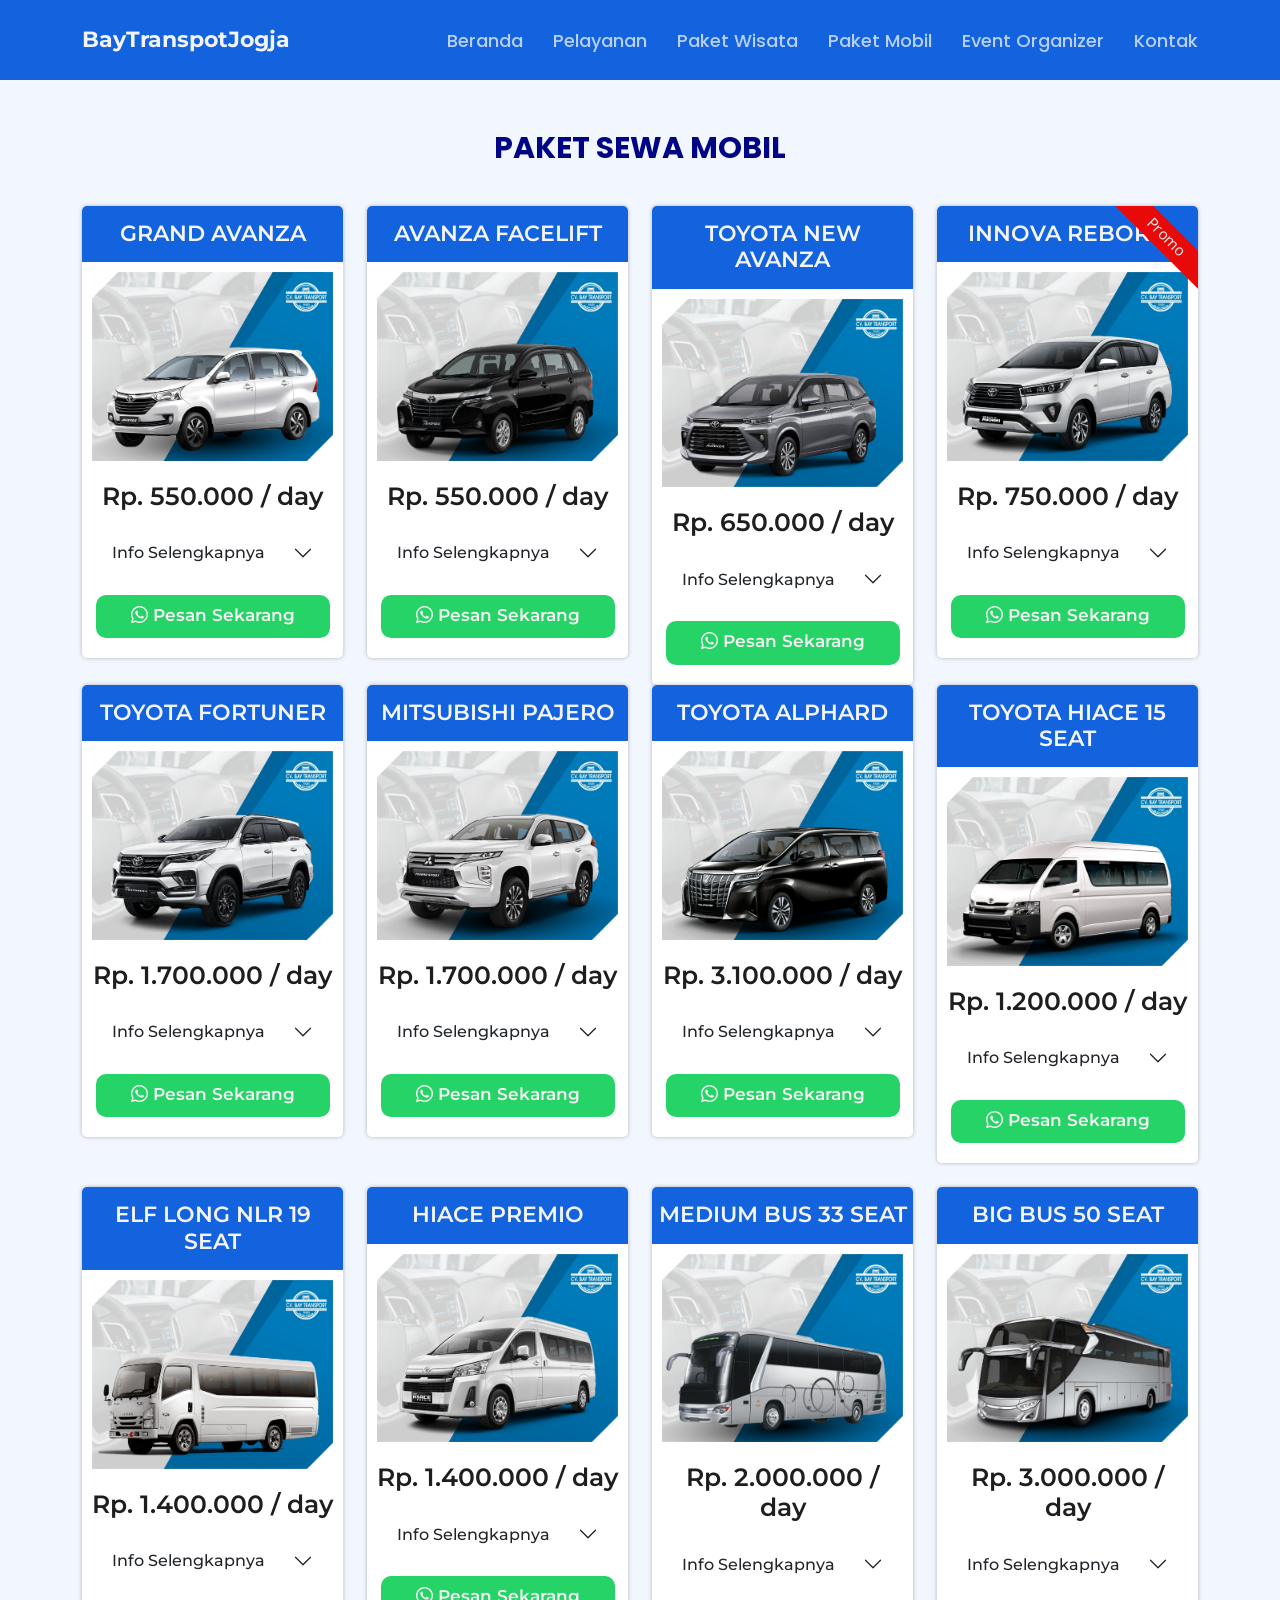
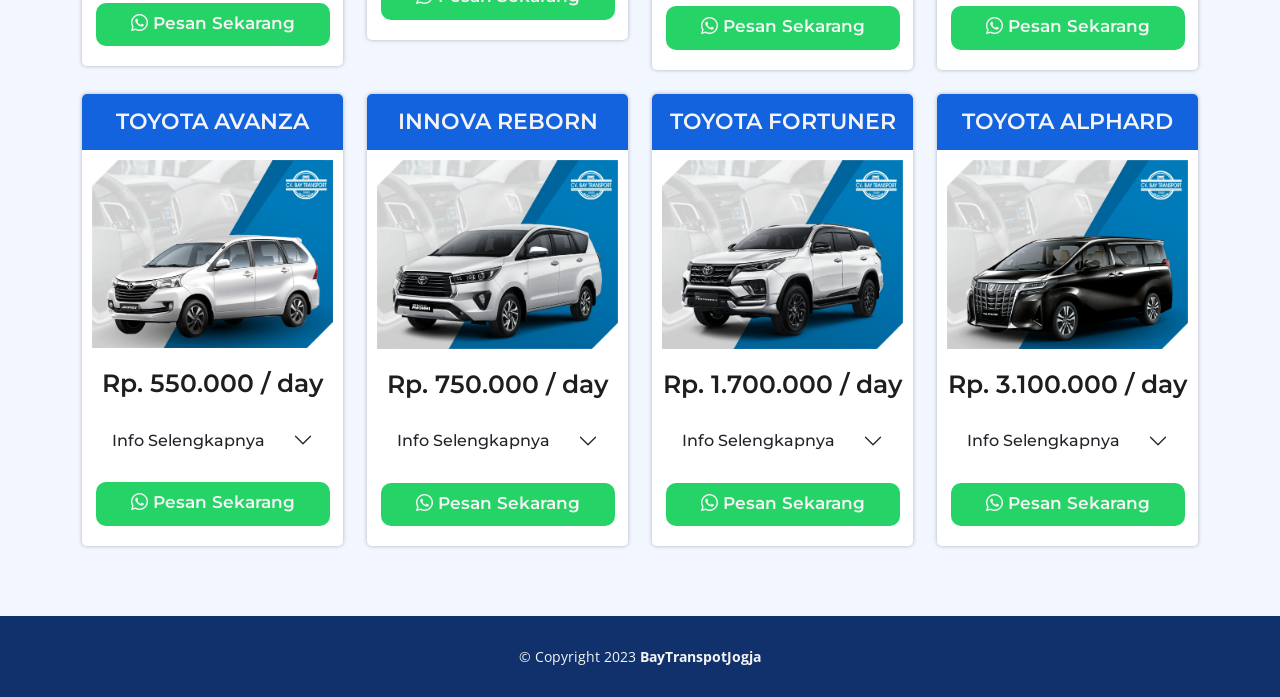
==== paketmobil.html @ e2c52ae6 "Update 12" ====
<!DOCTYPE html>
<html lang="id">

<head>
  <meta charset="utf-8">
  <meta content="width=device-width, initial-scale=1.0" name="viewport">

  <title>Paket Mobil Detail</title>
  <meta content="pricelist transportation" name="description">
  <meta content="pricelist, landing page" name="keywords">

  <!-- Favicons -->
  <link href="assets/img/logo.png" rel="icon">

  <!-- Google Fonts -->
  <link
    href="https://fonts.googleapis.com/css?family=Open+Sans:300,300i,400,400i,600,600i,700,700i|Montserrat:300,300i,400,400i,500,500i,600,600i,700,700i|Poppins:300,300i,400,400i,500,500i,600,600i,700,700i"
    rel="stylesheet">

  <!-- Vendor CSS Files -->
  <link href="assets/vendor/aos/aos.css" rel="stylesheet">
  <link href="assets/vendor/bootstrap/css/bootstrap.min.css" rel="stylesheet">
  <link href="assets/vendor/bootstrap-icons/bootstrap-icons.css" rel="stylesheet">
  <link href="assets/vendor/boxicons/css/boxicons.min.css" rel="stylesheet">
  <link href="assets/vendor/glightbox/css/glightbox.min.css" rel="stylesheet">
  <link href="assets/vendor/remixicon/remixicon.css" rel="stylesheet">
  <link href="assets/vendor/swiper/swiper-bundle.min.css" rel="stylesheet">

  <!-- Main CSS -->
  <link href="assets/css/style.css" rel="stylesheet">

</head>

<body>

  <!-- ======= Header ======= -->
  <header id="header" class="fixed-top d-flex align-items-center header-transpapricelist">
    <div class="container d-flex align-items-center justify-content-between">

      <div class="logo">
        <h1><a href="index.html"><span>BayTranspotJogja</span></a></h1>
      </div>

      <nav id="navbar" class="navbar">
        <ul>
          <li><a class="nav-link scrollto" href="index.html#hero">Beranda</a></li>
          <li><a class="nav-link scrollto" href="index.html#services">Pelayanan</a></li>
          <li><a class="nav-link scrollto" href="index.html#paketwisata">Paket Wisata</a></li>
          <li><a class="nav-link scrollto" href="index.html#paketmobil">Paket Mobil</a></li>
          <li><a class="nav-link scrollto" href="index.html#eventorganizer">Event Organizer</a></li>
          <li><a class="nav-link scrollto" href="index.html#contact">Kontak</a></li>
        </ul>
        <i class="bi bi-list mobile-nav-toggle"></i>
      </nav><!-- .navbar -->

    </div>
  </header><!-- End Header -->

  <main id="main">
    <!-- ======= pricelist details Section ======= -->
    <section id="pricelist-details" class="pricelist-details">
      <div class="container">

        <div class="section-title" data-aos="fade-up">
          <h1>PAKET SEWA MOBIL</h1>
        </div>

        <!-- BARIS 1 -->

        <div class="row" data-aos="zoom-in">

          <div class="col-lg-3 col-md-6 mt-4 mt-md-0">
            <div class="box" data-aos="zoom-in" data-aos-delay="200">
              <h3>GRAND AVANZA</h3>
              <div class="pricelist-wrap">
                <img src="assets/img/barang/avanza.png" class="img-fluid" alt="">
              </div>
              <h4> Rp. 550.000 / day</h4>

              <!-- Accordion -->
              <div class="accordion mt-3" id="accordionpm1">
                <div class="accordion-item">
                  <h2 class="accordion-header" id="headingpm1">
                    <span class="accordion-button collapsed" type="button" data-bs-toggle="collapse"
                      data-bs-target="#collapsepm1" aria-expanded="true" aria-controls="collapsepm1">
                      Info Selengkapnya
                    </span>
                  </h2>
                  <div id="collapsepm1" class="accordion-collapse collapse" aria-labelledby="headingpm1"
                    data-bs-parent="#accordionpm1">
                    <div class="accordion-body">
                      <ul>
                        <h5>HARGA SEWA SUDAH TERMASUK</h5>
                        <li>Mobil Full AC</li>
                        <li>Driver</li>
                        <li>BBM</li>
                        <li>Air Mineral</li>
                      </ul>
                      <ul>
                        <h5>HARGA SEWA BELUM TERMASUK</h5>
                        <li>Biaya Parkir</li>
                        <li>Makan Crew</li>
                        <li>Tiket Masuk Wisata</li>
                        <li>Parkir Mobil</li>
                      </ul>
                    </div>
                  </div>
                </div>
              </div><!-- End Accordion -->

              <div class="btn-wrap mt-3">
                <a href="" class="btn-buy"><i class="bi bi-whatsapp"></i> Pesan Sekarang</a>
              </div>
            </div>
          </div>

          <div class="col-lg-3 col-md-6 mt-4 mt-md-0">
            <div class="box " data-aos="zoom-in" data-aos-delay="200">
              <h3>AVANZA FACELIFT</h3>
              <img src="assets/img/barang/avanza-facelift.png" class="img-fluid" alt="">
              <h4> Rp. 550.000 / day</h4>

              <!-- Accordion -->
              <div class="accordion mt-3" id="accordionpm2">
                <div class="accordion-item">
                  <h2 class="accordion-header" id="headingpm2">
                    <span class="accordion-button collapsed" type="button" data-bs-toggle="collapse"
                      data-bs-target="#collapsepm2" aria-expanded="true" aria-controls="collapsepm2">
                      Info Selengkapnya
                    </span>
                  </h2>
                  <div id="collapsepm2" class="accordion-collapse collapse" aria-labelledby="headingpm2"
                    data-bs-parent="#accordionpm2">
                    <div class="accordion-body">
                      <ul>
                        <h5>HARGA SEWA SUDAH TERMASUK</h5>
                        <li>Mobil Full AC</li>
                        <li>Driver</li>
                        <li>BBM</li>
                        <li>Air Mineral</li>
                      </ul>
                      <ul>
                        <h5>HARGA SEWA BELUM TERMASUK</h5>
                        <li>Biaya Parkir</li>
                        <li>Makan Crew</li>
                        <li>Tiket Masuk Wisata</li>
                        <li>Parkir Mobil</li>
                      </ul>
                    </div>
                  </div>
                </div>
              </div><!-- End Accordion -->

              <div class="btn-wrap mt-3">
                <a href="" class="btn-buy"><i class="bi bi-whatsapp"></i> Pesan Sekarang</a>
              </div>
            </div>
          </div>

          <div class="col-lg-3 col-md-6 mt-4 mt-lg-0">
            <div class="box " data-aos="zoom-in" data-aos-delay="300">
              <h3>TOYOTA NEW AVANZA</h3>
              <img src="assets/img/barang/new-avanza.png" class="img-fluid" alt="">
              <h4> Rp. 650.000 / day</h4>

              <!-- Accordion -->
              <div class="accordion mt-3" id="accordionpm3">
                <div class="accordion-item">
                  <h2 class="accordion-header" id="headingpm3">
                    <span class="accordion-button collapsed" type="button" data-bs-toggle="collapse"
                      data-bs-target="#collapsepm3" aria-expanded="true" aria-controls="collapsepm3">
                      Info Selengkapnya
                    </span>
                  </h2>
                  <div id="collapsepm3" class="accordion-collapse collapse" aria-labelledby="headingpm3"
                    data-bs-parent="#accordionpm3">
                    <div class="accordion-body">
                      <ul>
                        <h5>HARGA SEWA SUDAH TERMASUK</h5>
                        <li>Mobil Full AC</li>
                        <li>Driver</li>
                        <li>BBM</li>
                        <li>Air Mineral</li>
                      </ul>
                      <ul>
                        <h5>HARGA SEWA BELUM TERMASUK</h5>
                        <li>Biaya Parkir</li>
                        <li>Makan Crew</li>
                        <li>Tiket Masuk Wisata</li>
                        <li>Parkir Mobil</li>
                      </ul>
                    </div>
                  </div>
                </div>
              </div><!-- End Accordion -->

              <div class="btn-wrap mt-3">
                <a href="" class="btn-buy"><i class="bi bi-whatsapp"></i> Pesan Sekarang</a>
              </div>
            </div>
          </div>

          <div class="col-lg-3 col-md-6 mt-4 mt-lg-0 pb-1 pb-lg-4">
            <div class="box" data-aos="zoom-in" data-aos-delay="200">
              <span class="advanced">Promo</span>
              <h3>INNOVA REBORN</h3>
              <img src="assets/img/barang/inova-reborn.png" class="img-fluid" alt="">
              <h4> Rp. 750.000 / day</h4>

              <!-- Accordion -->
              <div class="accordion mt-3" id="accordionpm4">
                <div class="accordion-item">
                  <h2 class="accordion-header" id="headingpm4">
                    <span class="accordion-button collapsed" type="button" data-bs-toggle="collapse"
                      data-bs-target="#collapsepm4" aria-expanded="true" aria-controls="collapsepm4">
                      Info Selengkapnya
                    </span>
                  </h2>
                  <div id="collapsepm4" class="accordion-collapse collapse" aria-labelledby="headingpm4"
                    data-bs-parent="#accordionpm4">
                    <div class="accordion-body">
                      <ul>
                        <h5>HARGA SEWA SUDAH TERMASUK</h5>
                        <li>Mobil Full AC</li>
                        <li>Driver</li>
                        <li>BBM</li>
                        <li>Air Mineral</li>
                      </ul>
                      <ul>
                        <h5>HARGA SEWA BELUM TERMASUK</h5>
                        <li>Biaya Parkir</li>
                        <li>Makan Crew</li>
                        <li>Tiket Masuk Wisata</li>
                        <li>Parkir Mobil</li>
                      </ul>
                    </div>
                  </div>
                </div>
              </div><!-- End Accordion -->

              <div class="btn-wrap mt-3">
                <a href="" class="btn-buy"><i class="bi bi-whatsapp"></i> Pesan Sekarang</a>
              </div>
            </div>
          </div>


          <!-- Baris 2 -->


          <div class="col-lg-3 col-md-6 mt-4 mt-md-0">
            <div class="box" data-aos="zoom-in" data-aos-delay="200">
              <h3>TOYOTA FORTUNER</h3>
              <div class="pricelist-wrap">
                <img src="assets/img/barang/fortuner.png" class="img-fluid" alt="">
              </div>
              <h4> Rp. 1.700.000 / day</h4>

              <!-- Accordion -->
              <div class="accordion mt-3" id="accordionpm5">
                <div class="accordion-item">
                  <h2 class="accordion-header" id="headingpm5">
                    <span class="accordion-button collapsed" type="button" data-bs-toggle="collapse"
                      data-bs-target="#collapsepm5" aria-expanded="true" aria-controls="collapsepm5">
                      Info Selengkapnya
                    </span>
                  </h2>
                  <div id="collapsepm5" class="accordion-collapse collapse" aria-labelledby="headingpm5"
                    data-bs-parent="#accordionpm5">
                    <div class="accordion-body">
                      <ul>
                        <h5>HARGA SEWA SUDAH TERMASUK</h5>
                        <li>Mobil Full AC</li>
                        <li>Driver</li>
                        <li>BBM</li>
                        <li>Air Mineral</li>
                      </ul>
                      <ul>
                        <h5>HARGA SEWA BELUM TERMASUK</h5>
                        <li>Biaya Parkir</li>
                        <li>Makan Crew</li>
                        <li>Tiket Masuk Wisata</li>
                        <li>Parkir Mobil</li>
                      </ul>
                    </div>
                  </div>
                </div>
              </div><!-- End Accordion -->

              <div class="btn-wrap mt-3">
                <a href="" class="btn-buy"><i class="bi bi-whatsapp"></i> Pesan Sekarang</a>
              </div>
            </div>
          </div>

          <div class="col-lg-3 col-md-6 mt-4 mt-md-0">
            <div class="box " data-aos="zoom-in" data-aos-delay="200">
              <h3>MITSUBISHI PAJERO</h3>
              <img src="assets/img/barang/pajero.png" class="img-fluid" alt="">
              <h4> Rp. 1.700.000 / day</h4>

              <!-- Accordion -->
              <div class="accordion mt-3" id="accordionpm6">
                <div class="accordion-item">
                  <h2 class="accordion-header" id="headingpm6">
                    <span class="accordion-button collapsed" type="button" data-bs-toggle="collapse"
                      data-bs-target="#collapsepm6" aria-expanded="true" aria-controls="collapsepm6">
                      Info Selengkapnya
                    </span>
                  </h2>
                  <div id="collapsepm6" class="accordion-collapse collapse" aria-labelledby="headingpm6"
                    data-bs-parent="#accordionpm6">
                    <div class="accordion-body">
                      <ul>
                        <h5>HARGA SEWA SUDAH TERMASUK</h5>
                        <li>Mobil Full AC</li>
                        <li>Driver</li>
                        <li>BBM</li>
                        <li>Air Mineral</li>
                      </ul>
                      <ul>
                        <h5>HARGA SEWA BELUM TERMASUK</h5>
                        <li>Biaya Parkir</li>
                        <li>Makan Crew</li>
                        <li>Tiket Masuk Wisata</li>
                        <li>Parkir Mobil</li>
                      </ul>
                    </div>
                  </div>
                </div>
              </div><!-- End Accordion -->

              <div class="btn-wrap mt-3">
                <a href="" class="btn-buy"><i class="bi bi-whatsapp"></i> Pesan Sekarang</a>
              </div>
            </div>
          </div>

          <div class="col-lg-3 col-md-6 mt-4 mt-lg-0">
            <div class="box " data-aos="zoom-in" data-aos-delay="300">
              <h3>TOYOTA ALPHARD</h3>
              <img src="assets/img/barang/alphard.png" class="img-fluid" alt="">
              <h4> Rp. 3.100.000 / day</h4>

              <!-- Accordion -->
              <div class="accordion mt-3" id="accordionpm7">
                <div class="accordion-item">
                  <h2 class="accordion-header" id="headingpm7">
                    <span class="accordion-button collapsed" type="button" data-bs-toggle="collapse"
                      data-bs-target="#collapsepm7" aria-expanded="true" aria-controls="collapsepm7">
                      Info Selengkapnya
                    </span>
                  </h2>
                  <div id="collapsepm7" class="accordion-collapse collapse" aria-labelledby="headingpm7"
                    data-bs-parent="#accordionpm7">
                    <div class="accordion-body">
                      <ul>
                        <h5>HARGA SEWA SUDAH TERMASUK</h5>
                        <li>Mobil Full AC</li>
                        <li>Driver</li>
                        <li>BBM</li>
                        <li>Air Mineral</li>
                      </ul>
                      <ul>
                        <h5>HARGA SEWA BELUM TERMASUK</h5>
                        <li>Biaya Parkir</li>
                        <li>Makan Crew</li>
                        <li>Tiket Masuk Wisata</li>
                        <li>Parkir Mobil</li>
                      </ul>
                    </div>
                  </div>
                </div>
              </div><!-- End Accordion -->

              <div class="btn-wrap mt-3">
                <a href="" class="btn-buy"><i class="bi bi-whatsapp"></i> Pesan Sekarang</a>
              </div>
            </div>
          </div>

          <div class="col-lg-3 col-md-6 mt-4 mt-lg-0 pb-1 pb-lg-4">
            <div class="box" data-aos="zoom-in" data-aos-delay="200">
              <h3>TOYOTA HIACE 15 SEAT</h3>
              <img src="assets/img/barang/hiace.png" class="img-fluid" alt="">
              <h4> Rp. 1.200.000 / day</h4>

              <!-- Accordion -->
              <div class="accordion mt-3" id="accordionpm8">
                <div class="accordion-item">
                  <h2 class="accordion-header" id="headingpm8">
                    <span class="accordion-button collapsed" type="button" data-bs-toggle="collapse"
                      data-bs-target="#collapsepm8" aria-expanded="true" aria-controls="collapsepm8">
                      Info Selengkapnya
                    </span>
                  </h2>
                  <div id="collapsepm8" class="accordion-collapse collapse" aria-labelledby="headingpm8"
                    data-bs-parent="#accordionpm8">
                    <div class="accordion-body">
                      <ul>
                        <h5>HARGA SEWA SUDAH TERMASUK</h5>
                        <li>Mobil Full AC</li>
                        <li>Driver</li>
                        <li>BBM</li>
                        <li>Air Mineral</li>
                      </ul>
                      <ul>
                        <h5>HARGA SEWA BELUM TERMASUK</h5>
                        <li>Biaya Parkir</li>
                        <li>Makan Crew</li>
                        <li>Tiket Masuk Wisata</li>
                        <li>Parkir Mobil</li>
                      </ul>
                    </div>
                  </div>
                </div>
              </div><!-- End Accordion -->

              <div class="btn-wrap mt-3">
                <a href="" class="btn-buy"><i class="bi bi-whatsapp"></i> Pesan Sekarang</a>
              </div>
            </div>
          </div>


          <!-- BARIS 3 -->


          <div class="col-lg-3 col-md-6 mt-4 mt-md-0">
            <div class="box" data-aos="zoom-in" data-aos-delay="200">
              <h3>ELF LONG NLR 19 SEAT</h3>
              <div class="pricelist-wrap">
                <img src="assets/img/barang/elf.png" class="img-fluid" alt="">
              </div>
              <h4> Rp. 1.400.000 / day</h4>

              <!-- Accordion -->
              <div class="accordion mt-3" id="accordionpm9">
                <div class="accordion-item">
                  <h2 class="accordion-header" id="headingpm9">
                    <span class="accordion-button collapsed" type="button" data-bs-toggle="collapse"
                      data-bs-target="#collapsepm9" aria-expanded="true" aria-controls="collapsepm9">
                      Info Selengkapnya
                    </span>
                  </h2>
                  <div id="collapsepm9" class="accordion-collapse collapse" aria-labelledby="headingpm9"
                    data-bs-parent="#accordionpm9">
                    <div class="accordion-body">
                      <ul>
                        <h5>HARGA SEWA SUDAH TERMASUK</h5>
                        <li>Mobil Full AC</li>
                        <li>Driver</li>
                        <li>BBM</li>
                        <li>Air Mineral</li>
                      </ul>
                      <ul>
                        <h5>HARGA SEWA BELUM TERMASUK</h5>
                        <li>Biaya Parkir</li>
                        <li>Makan Crew</li>
                        <li>Tiket Masuk Wisata</li>
                        <li>Parkir Mobil</li>
                      </ul>
                    </div>
                  </div>
                </div>
              </div><!-- End Accordion -->

              <div class="btn-wrap mt-3">
                <a href="" class="btn-buy"><i class="bi bi-whatsapp"></i> Pesan Sekarang</a>
              </div>
            </div>
          </div>

          <div class="col-lg-3 col-md-6 mt-4 mt-md-0">
            <div class="box " data-aos="zoom-in" data-aos-delay="200">
              <h3>HIACE PREMIO</h3>
              <img src="assets/img/barang/premio.png" class="img-fluid" alt="">
              <h4> Rp. 1.400.000 / day</h4>

              <!-- Accordion -->
              <div class="accordion mt-3" id="accordionpm10">
                <div class="accordion-item">
                  <h2 class="accordion-header" id="headingpm10">
                    <span class="accordion-button collapsed" type="button" data-bs-toggle="collapse"
                      data-bs-target="#collapsepm10" aria-expanded="true" aria-controls="collapsepm10">
                      Info Selengkapnya
                    </span>
                  </h2>
                  <div id="collapsepm10" class="accordion-collapse collapse" aria-labelledby="headingpm10"
                    data-bs-parent="#accordionpm10">
                    <div class="accordion-body">
                      <ul>
                        <h5>HARGA SEWA SUDAH TERMASUK</h5>
                        <li>Mobil Full AC</li>
                        <li>Driver</li>
                        <li>BBM</li>
                        <li>Air Mineral</li>
                      </ul>
                      <ul>
                        <h5>HARGA SEWA BELUM TERMASUK</h5>
                        <li>Biaya Parkir</li>
                        <li>Makan Crew</li>
                        <li>Tiket Masuk Wisata</li>
                        <li>Parkir Mobil</li>
                      </ul>
                    </div>
                  </div>
                </div>
              </div><!-- End Accordion -->

              <div class="btn-wrap mt-3">
                <a href="" class="btn-buy"><i class="bi bi-whatsapp"></i> Pesan Sekarang</a>
              </div>
            </div>
          </div>

          <div class="col-lg-3 col-md-6 mt-4 mt-lg-0">
            <div class="box " data-aos="zoom-in" data-aos-delay="300">
              <h3>MEDIUM BUS 33 SEAT</h3>
              <img src="assets/img/barang/medium-bus.png" class="img-fluid" alt="">
              <h4> Rp. 2.000.000 / day</h4>

              <!-- Accordion -->
              <div class="accordion mt-3" id="accordionpm11">
                <div class="accordion-item">
                  <h2 class="accordion-header" id="headingpm11">
                    <span class="accordion-button collapsed" type="button" data-bs-toggle="collapse"
                      data-bs-target="#collapsepm11" aria-expanded="true" aria-controls="collapsepm11">
                      Info Selengkapnya
                    </span>
                  </h2>
                  <div id="collapsepm11" class="accordion-collapse collapse" aria-labelledby="headingpm11"
                    data-bs-parent="#accordionpm11">
                    <div class="accordion-body">
                      <ul>
                        <h5>HARGA SEWA SUDAH TERMASUK</h5>
                        <li>Mobil Full AC</li>
                        <li>Driver</li>
                        <li>BBM</li>
                        <li>Air Mineral</li>
                      </ul>
                      <ul>
                        <h5>HARGA SEWA BELUM TERMASUK</h5>
                        <li>Biaya Parkir</li>
                        <li>Makan Crew</li>
                        <li>Tiket Masuk Wisata</li>
                        <li>Parkir Mobil</li>
                      </ul>
                    </div>
                  </div>
                </div>
              </div><!-- End Accordion -->

              <div class="btn-wrap mt-3">
                <a href="" class="btn-buy"><i class="bi bi-whatsapp"></i> Pesan Sekarang</a>
              </div>
            </div>
          </div>

          <div class="col-lg-3 col-md-6 mt-4 mt-lg-0 pb-1 pb-lg-4">
            <div class="box" data-aos="zoom-in" data-aos-delay="200">
              <h3>BIG BUS 50 SEAT</h3>
              <img src="assets/img/barang/big-bus.png" class="img-fluid" alt="">
              <h4> Rp. 3.000.000 / day</h4>

              <!-- Accordion -->
              <div class="accordion mt-3" id="accordionpm12">
                <div class="accordion-item">
                  <h2 class="accordion-header" id="headingpm12">
                    <span class="accordion-button collapsed" type="button" data-bs-toggle="collapse"
                      data-bs-target="#collapsepm12" aria-expanded="true" aria-controls="collapsepm12">
                      Info Selengkapnya
                    </span>
                  </h2>
                  <div id="collapsepm12" class="accordion-collapse collapse" aria-labelledby="headingpm12"
                    data-bs-parent="#accordionpm12">
                    <div class="accordion-body">
                      <ul>
                        <h5>HARGA SEWA SUDAH TERMASUK</h5>
                        <li>Mobil Full AC</li>
                        <li>Driver</li>
                        <li>BBM</li>
                        <li>Air Mineral</li>
                      </ul>
                      <ul>
                        <h5>HARGA SEWA BELUM TERMASUK</h5>
                        <li>Biaya Parkir</li>
                        <li>Makan Crew</li>
                        <li>Tiket Masuk Wisata</li>
                        <li>Parkir Mobil</li>
                      </ul>
                    </div>
                  </div>
                </div>
              </div><!-- End Accordion -->

              <div class="btn-wrap mt-3">
                <a href="" class="btn-buy"><i class="bi bi-whatsapp"></i> Pesan Sekarang</a>
              </div>
            </div>
          </div>


          <!-- BARIS 4 -->


          <div class="col-lg-3 col-md-6 mt-4 mt-md-0">
            <div class="box" data-aos="zoom-in" data-aos-delay="200">
              <h3>TOYOTA AVANZA</h3>
              <div class="pricelist-wrap">
                <img src="assets/img/barang/avanza.png" class="img-fluid" alt="">
              </div>
              <h4> Rp. 550.000 / day</h4>

              <!-- Accordion -->
              <div class="accordion mt-3" id="accordionpm13">
                <div class="accordion-item">
                  <h2 class="accordion-header" id="headingpm13">
                    <span class="accordion-button collapsed" type="button" data-bs-toggle="collapse"
                      data-bs-target="#collapsepm13" aria-expanded="true" aria-controls="collapsepm13">
                      Info Selengkapnya
                    </span>
                  </h2>
                  <div id="collapsepm13" class="accordion-collapse collapse" aria-labelledby="headingpm13"
                    data-bs-parent="#accordionpm13">
                    <div class="accordion-body">
                      <ul>
                        <h5>HARGA SEWA SUDAH TERMASUK</h5>
                        <li>Mobil Full AC</li>
                        <li>Driver</li>
                        <li>BBM</li>
                        <li>Air Mineral</li>
                      </ul>
                      <ul>
                        <h5>HARGA SEWA BELUM TERMASUK</h5>
                        <li>Biaya Parkir</li>
                        <li>Makan Crew</li>
                        <li>Tiket Masuk Wisata</li>
                        <li>Parkir Mobil</li>
                      </ul>
                    </div>
                  </div>
                </div>
              </div><!-- End Accordion -->

              <div class="btn-wrap mt-3">
                <a href="" class="btn-buy"><i class="bi bi-whatsapp"></i> Pesan Sekarang</a>
              </div>
            </div>
          </div>

          <div class="col-lg-3 col-md-6 mt-4 mt-md-0">
            <div class="box " data-aos="zoom-in" data-aos-delay="200">
              <h3>INNOVA REBORN</h3>
              <img src="assets/img/barang/inova-reborn.png" class="img-fluid" alt="">
              <h4> Rp. 750.000 / day</h4>

              <!-- Accordion -->
              <div class="accordion mt-3" id="accordionpm14">
                <div class="accordion-item">
                  <h2 class="accordion-header" id="headingpm14">
                    <span class="accordion-button collapsed" type="button" data-bs-toggle="collapse"
                      data-bs-target="#collapsepm14" aria-expanded="true" aria-controls="collapsepm14">
                      Info Selengkapnya
                    </span>
                  </h2>
                  <div id="collapsepm14" class="accordion-collapse collapse" aria-labelledby="headingpm14"
                    data-bs-parent="#accordionpm14">
                    <div class="accordion-body">
                      <ul>
                        <h5>HARGA SEWA SUDAH TERMASUK</h5>
                        <li>Mobil Full AC</li>
                        <li>Driver</li>
                        <li>BBM</li>
                        <li>Air Mineral</li>
                      </ul>
                      <ul>
                        <h5>HARGA SEWA BELUM TERMASUK</h5>
                        <li>Biaya Parkir</li>
                        <li>Makan Crew</li>
                        <li>Tiket Masuk Wisata</li>
                        <li>Parkir Mobil</li>
                      </ul>
                    </div>
                  </div>
                </div>
              </div><!-- End Accordion -->

              <div class="btn-wrap mt-3">
                <a href="" class="btn-buy"><i class="bi bi-whatsapp"></i> Pesan Sekarang</a>
              </div>
            </div>
          </div>

          <div class="col-lg-3 col-md-6 mt-4 mt-lg-0">
            <div class="box " data-aos="zoom-in" data-aos-delay="300">
              <h3>TOYOTA FORTUNER</h3>
              <img src="assets/img/barang/fortuner.png" class="img-fluid" alt="">
              <h4> Rp. 1.700.000 / day</h4>

              <!-- Accordion -->
              <div class="accordion mt-3" id="accordionpm15">
                <div class="accordion-item">
                  <h2 class="accordion-header" id="headingpm15">
                    <span class="accordion-button collapsed" type="button" data-bs-toggle="collapse"
                      data-bs-target="#collapsepm15" aria-expanded="true" aria-controls="collapsepm15">
                      Info Selengkapnya
                    </span>
                  </h2>
                  <div id="collapsepm15" class="accordion-collapse collapse" aria-labelledby="headingpm15"
                    data-bs-parent="#accordionpm15">
                    <div class="accordion-body">
                      <ul>
                        <h5>HARGA SEWA SUDAH TERMASUK</h5>
                        <li>Mobil Full AC</li>
                        <li>Driver</li>
                        <li>BBM</li>
                        <li>Air Mineral</li>
                      </ul>
                      <ul>
                        <h5>HARGA SEWA BELUM TERMASUK</h5>
                        <li>Biaya Parkir</li>
                        <li>Makan Crew</li>
                        <li>Tiket Masuk Wisata</li>
                        <li>Parkir Mobil</li>
                      </ul>
                    </div>
                  </div>
                </div>
              </div><!-- End Accordion -->

              <div class="btn-wrap mt-3">
                <a href="" class="btn-buy"><i class="bi bi-whatsapp"></i> Pesan Sekarang</a>
              </div>
            </div>
          </div>

          <div class="col-lg-3 col-md-6 mt-4 mt-lg-0">
            <div class="box" data-aos="zoom-in" data-aos-delay="200">
              <h3>TOYOTA ALPHARD</h3>
              <img src="assets/img/barang/alphard.png" class="img-fluid" alt="">
              <h4> Rp. 3.100.000 / day</h4>

              <!-- Accordion -->
              <div class="accordion mt-3" id="accordionpm16">
                <div class="accordion-item">
                  <h2 class="accordion-header" id="headingpm16">
                    <span class="accordion-button collapsed" type="button" data-bs-toggle="collapse"
                      data-bs-target="#collapsepm16" aria-expanded="true" aria-controls="collapsepm16">
                      Info Selengkapnya
                    </span>
                  </h2>
                  <div id="collapsepm16" class="accordion-collapse collapse" aria-labelledby="headingpm16"
                    data-bs-parent="#accordionpm16">
                    <div class="accordion-body">
                      <ul>
                        <h5>HARGA SEWA SUDAH TERMASUK</h5>
                        <li>Mobil Full AC</li>
                        <li>Driver</li>
                        <li>BBM</li>
                        <li>Air Mineral</li>
                      </ul>
                      <ul>
                        <h5>HARGA SEWA BELUM TERMASUK</h5>
                        <li>Biaya Parkir</li>
                        <li>Makan Crew</li>
                        <li>Tiket Masuk Wisata</li>
                        <li>Parkir Mobil</li>
                      </ul>
                    </div>
                  </div>
                </div>
              </div><!-- End Accordion -->

              <div class="btn-wrap mt-3">
                <a href="" class="btn-buy"><i class="bi bi-whatsapp"></i> Pesan Sekarang</a>
              </div>
            </div>
          </div>

        </div>

      </div>

    </section><!-- End pricelist Section -->

    <!-- ======= Footer ======= -->
    <footer id="footer">

      <div class="container">
        <div class="copyright">
          &copy; Copyright 2023 <strong><span>BayTranspotJogja</span></strong>
        </div>
      </div>
    </footer><!-- End Footer -->

    <a href="https://api.whatsapp.com/send?phone=6285399079234&text=Hallo%20kak,%20saya%20ingin%20bertanya%20tentang%20kendaraan%20di%20Bay%20Transport%20Jogja..."
      class="tanya whatsapp d-flex align-items-center justify-content-center"><i class="bx bxl-whatsapp"></i></a>

    <a href="tel:+6285399079234" class="panggil d-flex align-items-center justify-content-center"><i class="bi bi-telephone"></i></a>
    <div id="preloader"></div>

    <!-- Vendor JS Files -->
    <script src="assets/vendor/purecounter/purecounter_vanilla.js"></script>
    <script src="assets/vendor/aos/aos.js"></script>
    <script src="assets/vendor/bootstrap/js/bootstrap.bundle.min.js"></script>
    <script src="assets/vendor/glightbox/js/glightbox.min.js"></script>
    <script src="assets/vendor/swiper/swiper-bundle.min.js"></script>
    <script src="assets/vendor/php-email-form/validate.js"></script>

    <!-- Main JS File -->
    <script src="assets/js/main.js"></script>

</body>

</html>
---- assets/css/style.css ----
/* 
#010488


#10316B
#0B409C
#1363DF
#FFCE63 

Hero
#095ae7e5

BG
#F2F7FF
*/

/*--------------------------------------------------------------
# General
--------------------------------------------------------------*/
body {
  font-family: "Open Sans", sans-serif;
  background-color: #F2F7FF;
  color: #1e1e1e;
}

a {
  color: #0B409C;
  text-decoration: none;
}

a:hover {
  color: #1363DF;
  text-decoration: none;
}

h1,
h2,
h3,
h4,
h5,
h6 {
  font-family: "Montserrat", sans-serif;
}

/*--------------------------------------------------------------
# Preloader
--------------------------------------------------------------*/
#preloader {
  position: fixed;
  top: 0;
  left: 0;
  right: 0;
  bottom: 0;
  z-index: 9999;
  overflow: hidden;
  background: #f4f4f4;
}

#preloader:before {
  content: "";
  position: fixed;
  top: calc(50% - 30px);
  left: calc(50% - 30px);
  border: 6px solid #1acc8d;
  border-top-color: #d2f9eb;
  border-radius: 50%;
  width: 60px;
  height: 60px;
  animation: animate-preloader 1s linear infinite;
}

@keyframes animate-preloader {
  0% {
    transform: rotate(0deg);
  }

  100% {
    transform: rotate(360deg);
  }
}

/*--------------------------------------------------------------
# Button Call
--------------------------------------------------------------*/
.panggil {
  position: fixed;
  visibility: hidden;
  opacity: 0;
  right: 15px;
  bottom: 85px;
  z-index: 996;
  background: #FF5B22;
  width: 50px;
  height: 50px;
  border-radius: 50px;
  transition: all 0.4s;
}

.panggil i {
  font-size: 20px;
  color: #f4f4f4;
  line-height: 0;
}

.panggil:hover {
  background: #BB2525;
  color: #f4f4f4;
}

.panggil.active {
  visibility: visible;
  opacity: 1;
}

/*--------------------------------------------------------------
# Button tanya
--------------------------------------------------------------*/
.tanya {
  position: fixed;
  visibility: hidden;
  opacity: 0;
  right: 15px;
  bottom: 20px;
  z-index: 996;
  background: #25D366;
  width: 50px;
  height: 50px;
  border-radius: 50px;
  transition: all 0.4s;
}

.tanya i {
  font-size: 30px;
  color: #f4f4f4;
  line-height: 0;
}

.tanya:hover {
  background: #20b556;
  color: #f4f4f4;
}

.tanya.active {
  visibility: visible;
  opacity: 1;
}

@media (max-width: 991px) {
  .tanya {
    width: 50px;
    height: 50px;
  }

  .tanya i {
    font-size: 30px;
  }
}

/*--------------------------------------------------------------
# Disable AOS delay on mobile
--------------------------------------------------------------*/
@media screen and (max-width: 768px) {
  [data-aos-delay] {
    transition-delay: 0 !important;
  }
}

/*--------------------------------------------------------------
# Header
--------------------------------------------------------------*/
#header {
  height: 80px;
  transition: all 0.5s;
  z-index: 997;
  transition: all 0.5s;
  background: #1363DF;
}

#header.header-transpapricelist {
  background: transpapricelist;
}

#header.header-scrolled {
  background: #1363DF;
  height: 60px;
}

#header .logo h1 {
  font-size: 22px;
  margin: 0;
  padding: 0;
  line-height: 1;
  font-weight: 700;
}

#header .logo h1 a,
#header .logo h1 a:hover {
  color: #f4f4f4;
  text-decoration: none;
}

#header .logo img {
  padding: 0;
  margin: 0;
  max-height: 40px;
}

/*--------------------------------------------------------------
# Navigation Menu
--------------------------------------------------------------*/
/**
* Desktop Navigation 
*/
.navbar {
  padding: 0;
}

.navbar ul {
  margin: 0;
  padding: 0;
  display: flex;
  list-style: none;
  align-items: center;
}

.navbar li {
  position: relative;
}

.navbar a,
.navbar a:focus {
  display: flex;
  align-items: center;
  justify-content: space-between;
  padding: 10px 0 10px 30px;
  font-size: 18px;
  font-weight: 500;
  font-family: "Poppins", sans-serif;
  color: rgba(255, 255, 255, 0.7);
  white-space: nowrap;
  transition: 0.3s;
}

.navbar a i,
.navbar a:focus i {
  font-size: 12px;
  line-height: 0;
  margin-left: 5px;
}

.navbar>ul>li>a:before {
  content: "";
  position: absolute;
  width: 0;
  height: 2px;
  bottom: 3px;
  left: 30px;
  background-color: #f4f4f4;
  visibility: hidden;
  width: 0px;
  transition: all 0.3s ease-in-out 0s;
}

.navbar a:hover:before,
.navbar li:hover>a:before,
.navbar .active:before {
  visibility: visible;
  width: 70%;
}

.navbar a:hover,
.navbar .active,
.navbar .active:focus,
.navbar li:hover>a {
  color: #f4f4f4;
}

.navbar .dropdown ul {
  display: block;
  position: absolute;
  left: 30px;
  top: calc(100% + 30px);
  margin: 0;
  padding: 10px 0;
  z-index: 99;
  opacity: 0;
  visibility: hidden;
  background: #f4f4f4;
  box-shadow: 0px 0px 30px rgba(127, 137, 161, 0.25);
  transition: 0.3s;
  border-radius: 4px;
}

.navbar .dropdown ul li {
  min-width: 200px;
}

.navbar .dropdown ul a {
  padding: 10px 20px;
  font-size: 14px;
  font-weight: 500;
  text-transform: none;
  color: #1363DF;
}

.navbar .dropdown ul a i {
  font-size: 12px;
}

.navbar .dropdown ul a:hover,
.navbar .dropdown ul .active:hover,
.navbar .dropdown ul li:hover>a {
  color: #0f4392;
}

.navbar .dropdown:hover>ul {
  opacity: 1;
  top: 100%;
  visibility: visible;
}

.navbar .dropdown .dropdown ul {
  top: 0;
  left: calc(100% - 30px);
  visibility: hidden;
}

.navbar .dropdown .dropdown:hover>ul {
  opacity: 1;
  top: 0;
  left: 100%;
  visibility: visible;
}

@media (max-width: 1366px) {
  .navbar .dropdown .dropdown ul {
    left: -90%;
  }

  .navbar .dropdown .dropdown:hover>ul {
    left: -100%;
  }
}

/**
* Mobile Navigation 
*/
.mobile-nav-toggle {
  color: #f4f4f4;
  font-size: 28px;
  cursor: pointer;
  display: none;
  line-height: 0;
  transition: 0.5s;
}

@media (max-width: 991px) {
  .mobile-nav-toggle {
    display: block;
  }

  .navbar ul {
    display: none;
  }
}

.navbar-mobile {
  position: fixed;
  overflow: hidden;
  top: 0;
  right: 0;
  left: 0;
  bottom: 0;
  background: rgba(1, 3, 91, 0.9);
  transition: 0.3s;
  z-index: 999;
}

.navbar-mobile .mobile-nav-toggle {
  position: absolute;
  top: 15px;
  right: 15px;
}

.navbar-mobile ul {
  display: block;
  position: absolute;
  top: 55px;
  right: 15px;
  bottom: 15px;
  left: 15px;
  padding: 10px 0;
  border-radius: 8px;
  background-color: #f4f4f4;
  overflow-y: auto;
  transition: 0.3s;
}

.navbar-mobile>ul>li>a:before {
  left: 20px;
}

.navbar-mobile a,
.navbar-mobile a:focus {
  padding: 10px 20px;
  font-size: 15px;
  color: #1363DF;
}

.navbar-mobile a:hover,
.navbar-mobile .active,
.navbar-mobile li:hover>a {
  color: #0f4392;
}

.navbar-mobile .dropdown ul,
.navbar-mobile .dropdown .dropdown ul {
  position: static;
  display: none;
  margin: 10px 20px;
  padding: 10px 0;
  z-index: 99;
  opacity: 1;
  visibility: visible;
  background: #f4f4f4;
  box-shadow: 0px 0px 30px rgba(127, 137, 161, 0.25);
}

.navbar-mobile .dropdown ul li,
.navbar-mobile .dropdown .dropdown ul li {
  min-width: 200px;
}

.navbar-mobile .dropdown ul a,
.navbar-mobile .dropdown .dropdown ul a {
  padding: 10px 20px;
}

.navbar-mobile .dropdown ul a i,
.navbar-mobile .dropdown .dropdown ul a i {
  font-size: 12px;
}

.navbar-mobile .dropdown ul a:hover,
.navbar-mobile .dropdown ul .active:hover,
.navbar-mobile .dropdown ul li:hover>a,
.navbar-mobile .dropdown .dropdown ul a:hover,
.navbar-mobile .dropdown .dropdown ul .active:hover,
.navbar-mobile .dropdown .dropdown ul li:hover>a {
  color: #0f4392;
}

.navbar-mobile .dropdown>.dropdown-active,
.navbar-mobile .dropdown .dropdown>.dropdown-active {
  display: block;
}

/*--------------------------------------------------------------
# Hero Section
--------------------------------------------------------------*/
#hero {
  min-height: 750px;
  width: 100%;
  background: url("../img/hero.png") top right no-repeat;
  padding: 150px 0 0 0;
  margin-top: 80px;
  background-size: cover;
  position: relative;
}

#hero h1 {
  font-family: 'Rowdies';
  margin: 50px 0 20px 0;
  font-size: 48px;
  line-height: 56px;
  color: #f4f4f4;
}

#hero h1 span {
  color: #f4f4f4;
  border-bottom: 4px solid #f4f4f4;
}

#hero h2 {
  font-family: "Humnst777 Blk BT Black Italic";
  color: #f4f4f4;
  margin-bottom: 40px;
  font-size: 24px;
}

@media (max-width: 991px) {
  #hero {
    padding-top: 120px;
  }

  #hero h1 {
    font-size: 36px;
    line-height: 32px;
    margin: 25px 0 30px 0;
    -webkit-text-stroke: 2px #1e1e1e;
  }

  #hero h2 {
    font-size: 25px;
    line-height: 24px;
    -webkit-text-stroke: 1.5px #1e1e1e;
  }
}


/*--------------------------------------------------------------
# Sections General
--------------------------------------------------------------*/
section {
  padding: 60px 0;
  padding-top: 20px;
  padding-bottom: 20px;
  overflow: hidden;
}

.section-bg {
  background-color: #F2F7FF;
}

.section-title {
  padding: 40px 0 40px 0;
  text-align: center;
}

.section-title h2 {
  font-size: 14px;
  font-weight: 500;
  padding: 0;
  line-height: 1px;
  margin: 0 0 5px 0;
  letter-spacing: 2px;
  text-transform: uppercase;
  color: #aaaaaa;
  font-family: "Poppins", sans-serif;
}

.section-title h2::before {
  content: "";
  width: 50px;
  height: 1px;
  display: inline-block;
  background: #010483;
  margin: 4px 10px;
}

.section-title h2::after {
  content: "";
  width: 50px;
  height: 1px;
  display: inline-block;
  background: #010483;
  margin: 4px 10px;
}

.section-title h1 {
  margin: 0;
  margin: 0;
  font-size: 30px;
  font-weight: 700;
  text-transform: uppercase;
  font-family: "Poppins", sans-serif;
  color: #010483;
}

@media (max-width: 992px) {

  .section-title {
    padding: 10px 0 5px 0;
    text-align: center;
  }
}

/*--------------------------------------------------------------
# Breadcrumbs
--------------------------------------------------------------*/
.breadcrumbs {
  padding: 20px 0;
  background-color: #fafaff;
  min-height: 40px;
  margin-top: 80px;
}

@media (max-width: 992px) {
  .breadcrumbs {
    margin-top: 64px;
  }
}

.breadcrumbs h2 {
  font-size: 24px;
  font-weight: 400;
  margin: 0;
}

@media (max-width: 992px) {
  .breadcrumbs h2 {
    margin: 0 0 10px 0;
  }
}

.breadcrumbs ol {
  display: flex;
  flex-wrap: wrap;
  list-style: none;
  padding: 0;
  margin: 0;
  font-size: 14px;
}

.breadcrumbs ol li+li {
  padding-left: 10px;
}

.breadcrumbs ol li+li::before {
  display: inline-block;
  padding-right: 10px;
  color: #6c757d;
  content: "/";
}

@media (max-width: 768px) {
  .breadcrumbs .d-flex {
    display: block !important;
  }

  .breadcrumbs ol {
    display: block;
  }

  .breadcrumbs ol li {
    display: inline-block;
  }
}

/*--------------------------------------------------------------
# About
--------------------------------------------------------------*/
.about {
  padding: 40px 0 0 0;
}

.about .content+.content {
  margin: 50px 0 50px 0;

}

.about .content h3 {
  font-size: 28px;
  font-weight: 700;
  color: #10316B;
  margin-bottom: 15px;
}

.about .content ul {
  display: inline-block;
  text-align: left;
  font-size: 18px;
  padding-right: 4px;
  list-style-type: disc;
}

.about .content ul li {
  padding-bottom: 10px;
  font-size: 18px;
  text-align: justify;
  color: #1e1e1e;
}

.about .content p:last-child {
  margin-bottom: 0;
  font-size: 18px;
  text-align: justify;
}

@media (max-width: 575px) {

  .about .content+.content {
    margin-top: 30px;
  }

  .about .content h3 {
    font-size: 18px;
    font-weight: 700;
    color: #10316B;
    margin-bottom: 15px;
  }

  .about .content h3 {
    text-align: center;
  }

  .about .content ul {
    padding-left: 12px;
    margin-left: 10px;
  }

  .about .content ul li {
    font-size: 15px;
  }

  .about .content p:last-child {
    font-size: 14px;
  }
}


/*--------------------------------------------------------------
# Services
--------------------------------------------------------------*/
.services .icon-box {
  text-align: justify;
  background: #fff;
  padding: 15px 15px;
  transition: all ease-in-out 0.3s;
  box-shadow: 0px 0px 4px rgba(0, 0, 0, 0.068);
}

.services .icon-box img {
  margin: 0 auto;
  padding: 10px;
  width: 70px;
  height: 70px;
  display: flex;
  align-items: center;
  justify-content: center;
}

.services .icon-box h4 {
  text-align: center;
  font-weight: 700;
  margin-bottom: 15px;
  font-size: 18px;
  color: #1e1e1e;
}

.services .icon-box p {
  line-height: 24px;
  font-size: 15px;
  margin-bottom: 0;
}

.services .icon-box:hover {
  background: #1363DF;
}

.services .icon-box:hover .icon {
  background: #f4f4f4;
}

.services .icon-box:hover .icon i {
  color: #0B409C;
}

.services .icon-box:hover .icon::before {
  background: #0B409C;
}

.services .icon-box:hover h4,
.services .icon-box:hover p {
  color: #f4f4f4;
}

/*--------------------------------------------------------------
# pricelist
--------------------------------------------------------------*/
.pricelist .box {
  padding: 20px 10px 20px 10px;
  background: #fff;
  text-align: center;
  box-shadow: 0px 0px 4px rgba(0, 0, 0, 0.168);
  border-radius: 5px;
  position: relative;
  overflow: hidden;
}

.pricelist h3 {
  margin: -20px -20px 10px -20px;
  padding: 15px 15px;
  font-size: 22px;
  font-weight: 600;
  color: #f4f4f4;
  background: #1363DF;
}

.pricelist img {
  transition: all ease-in-out 0.4s;
}

.pricelist h4 {
  color: #1e1e1e;
  font-size: 20px;
  font-weight: 600;
  padding-top: 20px;
}

.pricelist ul {
  padding: 0;
  list-style: none;
  color: #444444;
  text-align: center;
  line-height: 20px;
  font-size: 14px;
}

.pricelist ul li {
  padding-bottom: 16px;
}

.pricelist ul .na {
  color: #ccc;
  text-decoration: line-through;
}

.pricelist .btn-buy {
  background: #25D366;
  display: block;
  padding: 10px;
  border-radius: 8px;
  color: #f4f4f4;
  transition: none;
  font-size: 17px;
  font-family: "Montserrat", sans-serif;
  font-weight: 600;
  transition: 0.3s;
}

.pricelist .btn-buy:hover {
  background: #20b556;
}

.pricelist .advanced {
  width: 200px;
  position: absolute;
  top: 18px;
  right: -68px;
  transform: rotate(45deg);
  z-index: 1;
  font-size: 15px;
  padding: 1px 0 3px 0;
  background: #e80909;
  color: #f4f4f4;
}

.pricelist .accordion-item {
  border: none;
}

.pricelist .accordion-button {
  outline: none;
  border: none;
  background: none;
  cursor: pointer;
}

.pricelist .accordion-body {
  padding: 0 5px 0 5px;
  text-align: left;
}

.pricelist .accordion ul li {
  text-align: justify;
  padding-bottom: 2px;
  font-size: 17px;
}

.pricelist .accordion h5 {
  margin: 5px -18px 5px -18px;
  font-size: 18px;
  font-weight: 600;
  text-align: center;
}

.pricelist .pagination {
  padding: 40px 0 40px 0;
}

.pricelist .page-link {
  padding: 10px 20px 10px 20px;
  border: solid 2px #1363DF;
  color: #1363DF;
  font-weight: 600;
  text-align: center;
}

.pricelist .page-link:hover {
  border: solid 2px #1363DF;
  color: #1363DF;
}

@media (max-width: 575px) {
  .pricelist .btn-buy {
    padding: 10px;
  }
}


/*--------------------------------------------------------------
# pricelist details
--------------------------------------------------------------*/

.pricelist-details {
  margin: 70px 0 50px 0;
}

.pricelist-details .box {
  padding: 20px 10px 20px 10px;
  background: #fff;
  text-align: center;
  box-shadow: 0px 0px 4px rgba(0, 0, 0, 0.267);
  border-radius: 5px;
  position: relative;
  overflow: hidden;
}

.pricelist-details h3 {
  font-weight: 400;
  margin: -20px -20px 10px -20px;
  padding: 15px 15px;
  font-size: 22px;
  font-weight: 600;
  color: #f4f4f4;
  background: #1363DF;
}

.pricelist-details img {
  transition: all ease-in-out 0.4s;
}

.pricelist-details h4 {
  color: #1e1e1e;
  font-size: 25px;
  font-weight: 600;
  padding-top: 20px;
}

.pricelist-details ul {
  padding: 0;
  list-style: none;
  color: #444444;
  text-align: center;
  line-height: 20px;
  font-size: 14px;
}

.pricelist-details ul li {
  padding-bottom: 16px;
}

.pricelist-details ul .na {
  color: #ccc;
  text-decoration: line-through;
}

.pricelist-details .btn-buy {
  background: #25D366;
  display: inline-block;
  padding: 8px 35px 10px 35px;
  border-radius: 10px;
  color: #f4f4f4;
  transition: none;
  font-size: 17px;
  font-family: "Montserrat", sans-serif;
  font-weight: 600;
  transition: 0.3s;
}

.pricelist-details .btn-buy:hover {
  background: #20b556;
}

.pricelist-details .advanced {
  width: 200px;
  position: absolute;
  top: 18px;
  right: -68px;
  transform: rotate(45deg);
  z-index: 1;
  font-size: 15px;
  padding: 1px 0 3px 0;
  background: #e80909;
  color: #f4f4f4;
}

.pricelist-details .accordion-item {
  border: none;
}

.pricelist-details .accordion-button {
  outline: none;
  border: none;
  background: none;
  cursor: pointer;
}

.pricelist-details .accordion ul li {
  list-style-type: disc;
  text-align: justify;
  padding-bottom: 2px;
  font-size: 17px;
}

.pricelist-details .accordion h5 {
  margin: 25px -18px 15px -18px;
  font-size: 20px;
  font-weight: 600;
}

.pricelist-details .pagination {
  padding: 40px 0 40px 0;

}


/*--------------------------------------------------------------
# F.A.Q
--------------------------------------------------------------*/
.faq .faq-list {
  padding: 0;
}

.faq .faq-list ul {
  padding: 0;
  list-style: none;
}

.faq .faq-list li+li {
  margin-top: 15px;
}

.faq .faq-list li {
  padding: 20px;
  background: #fff;
  border-radius: 4px;
  position: relative;
}

.faq .faq-list a {
  display: block;
  position: relative;
  font-family: "Poppins", sans-serif;
  font-size: 16px;
  line-height: 24px;
  font-weight: 500;
  padding: 0 30px;
  outline: none;
  cursor: pointer;
}

.faq .faq-list .icon-help {
  font-size: 24px;
  position: absolute;
  right: 0;
  left: 20px;
  color: #1363DF;
}

.faq .faq-list .icon-show,
.faq .faq-list .icon-close {
  font-size: 24px;
  position: absolute;
  right: 0;
  top: 0;
}

.faq .faq-list p {
  margin-bottom: 0;
  padding: 10px 0 0 0;
}

.faq .faq-list .icon-show {
  display: none;
}

.faq .faq-list a.collapsed {
  color: #343a40;
}

.faq .faq-list a.collapsed:hover {
  color: #1363DF;
}

.faq .faq-list a.collapsed .icon-show {
  display: inline-block;
}

.faq .faq-list a.collapsed .icon-close {
  display: none;
}

@media (max-width: 1200px) {
  .faq .faq-list {
    padding: 0;
  }
}

/*--------------------------------------------------------------
# Contact
--------------------------------------------------------------*/
#contact {
  padding: 30px 0 60px 0;
}

#contact .contact-info {
  background: #fff;
  color: #1e1e1e;
  border-top: 5px solid #10316B;
  text-align: center;
  padding: 30px 20px;
}

#contact .contact-info .ikon i {
  font-size: 20px;
  color: #fff;
  float: left;
  width: 44px;
  height: 44px;
  background: #1363DF;
  display: flex;
  justify-content: center;
  align-items: center;
  border-radius: 50px;
  transition: all 0.3s ease-in-out;
}

#contact .tentang h1 {
  font-size: 32px;
  font-weight: 700;
  color: #10316B;
  margin-bottom: 15px;
}

#contact .tentang img {
  height: 250px;
  width: 250px;
}

#contact .tentang p {
  text-align: justify;
}

#contact .contact-info h3 {
  font-size: 24px;
  margin: 0 0 20px 0;
  padding: 2px 0 2px 0;
  line-height: 1;
  font-weight: 700;
}

#contact .contact-info h4 {
  padding: 0 0 0 60px;
  font-size: 22px;
  font-weight: 600;
  margin-bottom: 5px;
  color: #010483;
  text-align: left;
}

#contact .contact-info h5 {
  font-size: 14px;
  font-weight: 600;
  margin-bottom: 40px;
}

#contact .contact-info p {
  padding: 0 0 0 60px;
  margin-bottom: 0;
  font-size: 16px;
  color: #0205a1;
  text-align: left;
}

#contact .contact-info .email,
#contact .contact-info .phone {
  margin-top: 30px;
}

#contact .contact-info .email:hover i,
#contact .contact-info .address:hover i,
#contact .contact-info .phone:hover i {
  background: #1e1e1e;
  color: #fff;
}

#contact .social-links a {
  margin-top: 30px;
  font-size: 18px;
  display: inline-block;
  color: #f4f4f4;
  background-color: #1363DF;
  line-height: 1;
  padding: 8px 0;
  margin-right: 4px;
  border-radius: 50%;
  text-align: center;
  width: 36px;
  height: 36px;
  transition: 0.3s;
}

#contact .social-links a:hover {
  background: #1e1e1e;
  color: #f4f4f4;
  text-decoration: none;
}

#contact iframe {
  width: 100%;
  height: 100%;
  border: 0;
}

@media (max-width: 575px) {
  #contact .contact-info {
    margin: 10px 0 30px 0;
  }

  #contact .contact h2 {
    font-size: 18px;
    font-weight: 700;
    color: #10316B;
    margin-bottom: 15px;
  }

  #contact .contact h2 {
    text-align: center;
  }

  #contact iframe {
    height: 400px;
  }
}

/*--------------------------------------------------------------
# Footer
--------------------------------------------------------------*/
#footer {
  background: #10316B;
  padding: 0 0 30px 0;
  color: #f4f4f4;
  font-size: 14px;
}

#footer .copyright {
  text-align: center;
  padding-top: 30px;
}
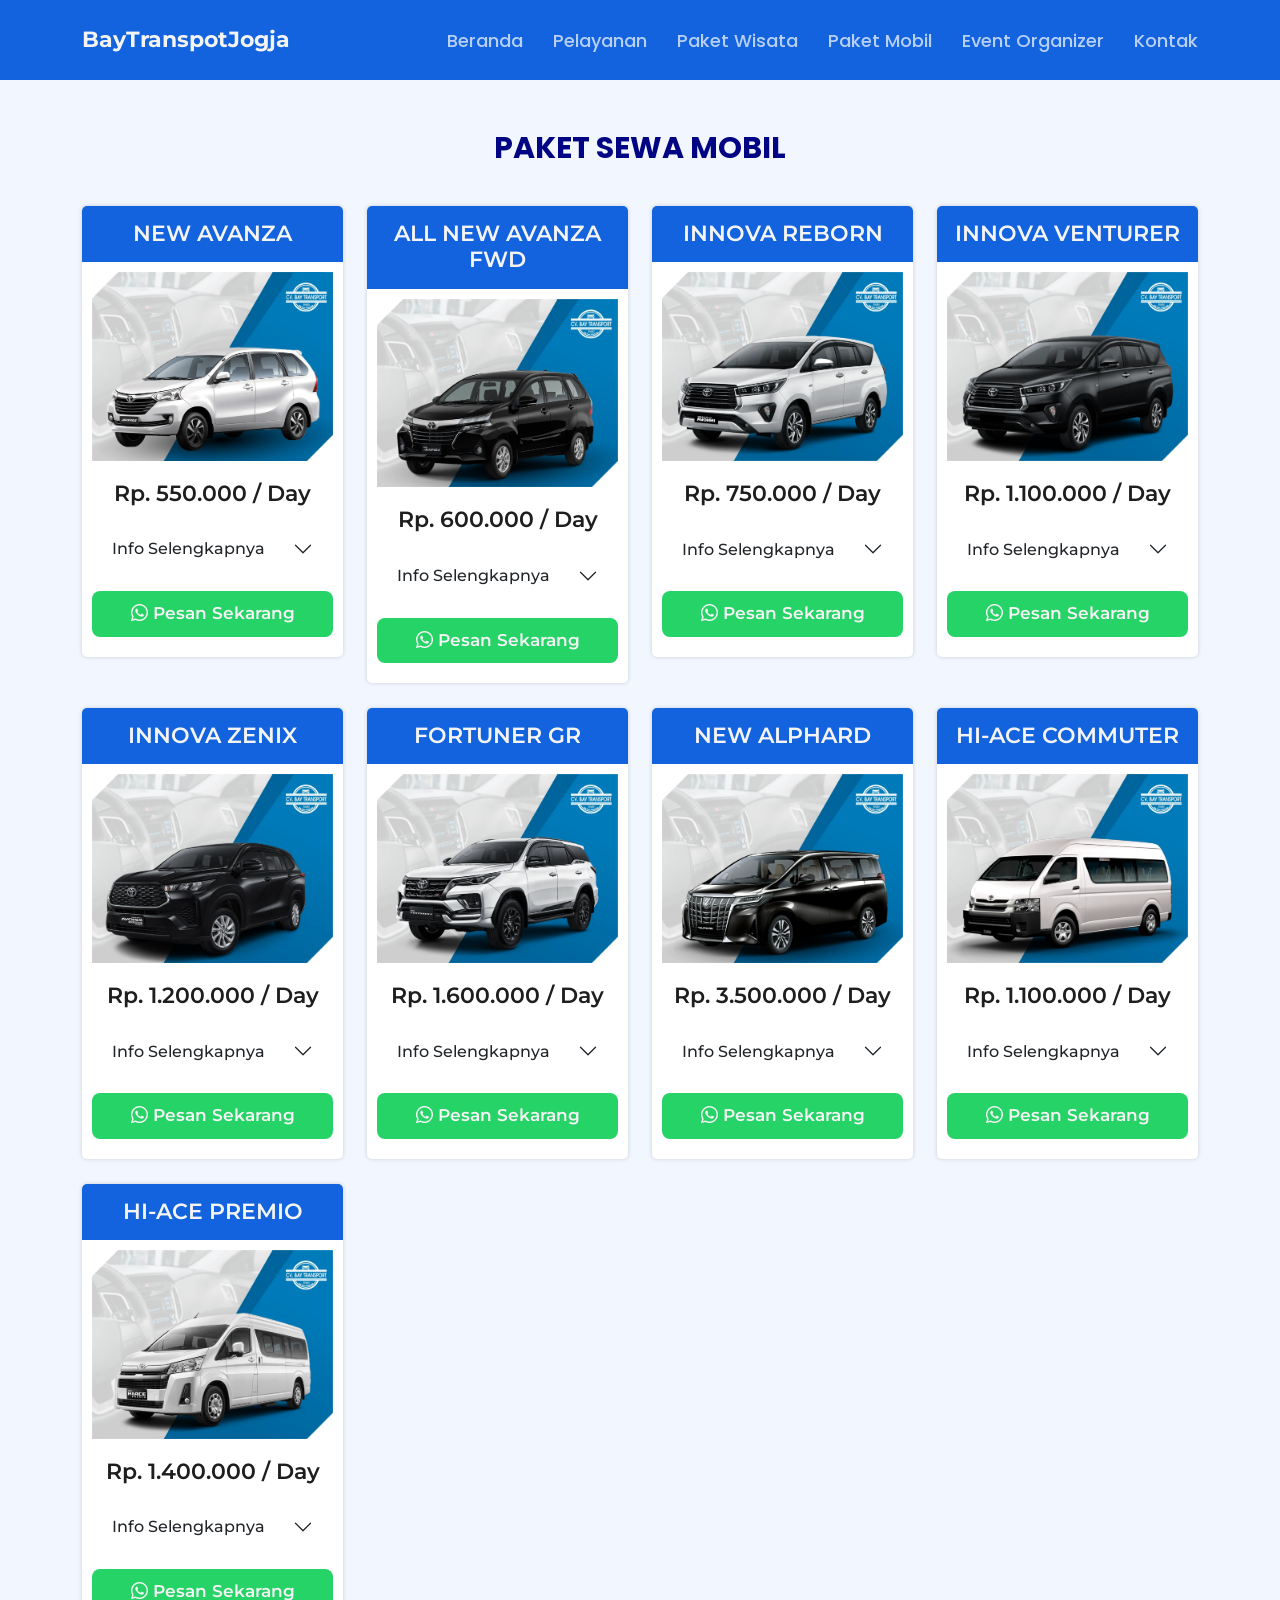
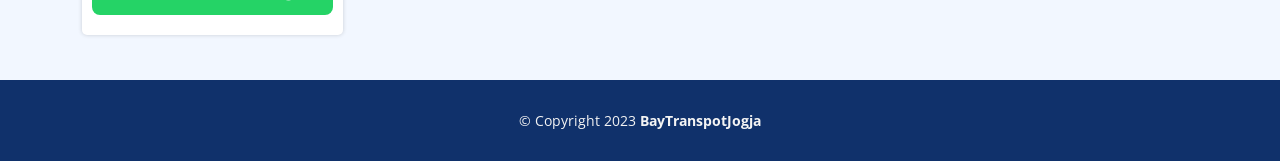
==== commit 2a282d6e: "Update 13" ====
--- a/paketmobil.html
+++ b/paketmobil.html
@@ -58,24 +58,24 @@
 
   <main id="main">
     <!-- ======= pricelist details Section ======= -->
-    <section id="pricelist-details" class="pricelist-details">
+    <section id="pricelist" class="pricelist">
       <div class="container">
 
-        <div class="section-title" data-aos="fade-up">
+        <div class="section-title details" data-aos="fade-up">
           <h1>PAKET SEWA MOBIL</h1>
         </div>
 
         <!-- BARIS 1 -->
 
-        <div class="row" data-aos="zoom-in">
+        <div class="row baris" data-aos="zoom-in">
 
           <div class="col-lg-3 col-md-6 mt-4 mt-md-0">
             <div class="box" data-aos="zoom-in" data-aos-delay="200">
-              <h3>GRAND AVANZA</h3>
+              <h3>NEW AVANZA</h3>
               <div class="pricelist-wrap">
                 <img src="assets/img/barang/avanza.png" class="img-fluid" alt="">
               </div>
-              <h4> Rp. 550.000 / day</h4>
+              <h4> Rp. 550.000 / Day</h4>
 
               <!-- Accordion -->
               <div class="accordion mt-3" id="accordionpm1">
@@ -89,36 +89,29 @@
                   <div id="collapsepm1" class="accordion-collapse collapse" aria-labelledby="headingpm1"
                     data-bs-parent="#accordionpm1">
                     <div class="accordion-body">
-                      <ul>
-                        <h5>HARGA SEWA SUDAH TERMASUK</h5>
-                        <li>Mobil Full AC</li>
-                        <li>Driver</li>
-                        <li>BBM</li>
-                        <li>Air Mineral</li>
-                      </ul>
-                      <ul>
-                        <h5>HARGA SEWA BELUM TERMASUK</h5>
-                        <li>Biaya Parkir</li>
-                        <li>Makan Crew</li>
-                        <li>Tiket Masuk Wisata</li>
-                        <li>Parkir Mobil</li>
-                      </ul>
-                    </div>
-                  </div>
-                </div>
-              </div><!-- End Accordion -->
-
-              <div class="btn-wrap mt-3">
-                <a href="" class="btn-buy"><i class="bi bi-whatsapp"></i> Pesan Sekarang</a>
+                      <h4>Mobil + Driver + BBM</h4>
+                      <ul>
+                        <h5>Include</h5>
+                        <li>Air Mineral</li>
+                        <li>Tisu Basah & Kering</li>
+                        <li>Hand Sanitizer</li>
+                      </ul>
+                    </div>
+                  </div>
+                </div>
+              </div><!-- End Accordion -->
+
+              <div class="btn-wrap mt-3">
+                <a href="https://api.whatsapp.com/send?phone=6285399079234&text=Hallo%20kak,%20Saya%20ingin%20bertanya%20tentang%20Paket%20Mobil%20NEW%20AVANZA." class="btn-buy"><i class="bi bi-whatsapp"></i> Pesan Sekarang</a>
               </div>
             </div>
           </div>
 
           <div class="col-lg-3 col-md-6 mt-4 mt-md-0">
             <div class="box " data-aos="zoom-in" data-aos-delay="200">
-              <h3>AVANZA FACELIFT</h3>
+              <h3>ALL NEW AVANZA FWD</h3>
               <img src="assets/img/barang/avanza-facelift.png" class="img-fluid" alt="">
-              <h4> Rp. 550.000 / day</h4>
+              <h4> Rp. 600.000 / Day</h4>
 
               <!-- Accordion -->
               <div class="accordion mt-3" id="accordionpm2">
@@ -132,36 +125,29 @@
                   <div id="collapsepm2" class="accordion-collapse collapse" aria-labelledby="headingpm2"
                     data-bs-parent="#accordionpm2">
                     <div class="accordion-body">
-                      <ul>
-                        <h5>HARGA SEWA SUDAH TERMASUK</h5>
-                        <li>Mobil Full AC</li>
-                        <li>Driver</li>
-                        <li>BBM</li>
-                        <li>Air Mineral</li>
-                      </ul>
-                      <ul>
-                        <h5>HARGA SEWA BELUM TERMASUK</h5>
-                        <li>Biaya Parkir</li>
-                        <li>Makan Crew</li>
-                        <li>Tiket Masuk Wisata</li>
-                        <li>Parkir Mobil</li>
-                      </ul>
-                    </div>
-                  </div>
-                </div>
-              </div><!-- End Accordion -->
-
-              <div class="btn-wrap mt-3">
-                <a href="" class="btn-buy"><i class="bi bi-whatsapp"></i> Pesan Sekarang</a>
+                      <h4>Mobil + Driver + BBM</h4>
+                      <ul>
+                        <h5>Include</h5>
+                        <li>Air Mineral</li>
+                        <li>Tisu Basah & Kering</li>
+                        <li>Hand Sanitizer</li>
+                      </ul>
+                    </div>
+                  </div>
+                </div>
+              </div><!-- End Accordion -->
+
+              <div class="btn-wrap mt-3">
+                <a href="https://api.whatsapp.com/send?phone=6285399079234&text=Hallo%20kak,%20Saya%20ingin%20bertanya%20tentang%20Paket%20Mobil%20ALL%20NEW%20AVANZA%20FWD." class="btn-buy"><i class="bi bi-whatsapp"></i> Pesan Sekarang</a>
               </div>
             </div>
           </div>
 
           <div class="col-lg-3 col-md-6 mt-4 mt-lg-0">
             <div class="box " data-aos="zoom-in" data-aos-delay="300">
-              <h3>TOYOTA NEW AVANZA</h3>
-              <img src="assets/img/barang/new-avanza.png" class="img-fluid" alt="">
-              <h4> Rp. 650.000 / day</h4>
+              <h3>INNOVA REBORN</h3>
+              <img src="assets/img/barang/inova-reborn.png" class="img-fluid" alt="">
+              <h4> Rp. 750.000 / Day</h4>
 
               <!-- Accordion -->
               <div class="accordion mt-3" id="accordionpm3">
@@ -175,37 +161,29 @@
                   <div id="collapsepm3" class="accordion-collapse collapse" aria-labelledby="headingpm3"
                     data-bs-parent="#accordionpm3">
                     <div class="accordion-body">
-                      <ul>
-                        <h5>HARGA SEWA SUDAH TERMASUK</h5>
-                        <li>Mobil Full AC</li>
-                        <li>Driver</li>
-                        <li>BBM</li>
-                        <li>Air Mineral</li>
-                      </ul>
-                      <ul>
-                        <h5>HARGA SEWA BELUM TERMASUK</h5>
-                        <li>Biaya Parkir</li>
-                        <li>Makan Crew</li>
-                        <li>Tiket Masuk Wisata</li>
-                        <li>Parkir Mobil</li>
-                      </ul>
-                    </div>
-                  </div>
-                </div>
-              </div><!-- End Accordion -->
-
-              <div class="btn-wrap mt-3">
-                <a href="" class="btn-buy"><i class="bi bi-whatsapp"></i> Pesan Sekarang</a>
-              </div>
-            </div>
-          </div>
-
-          <div class="col-lg-3 col-md-6 mt-4 mt-lg-0 pb-1 pb-lg-4">
+                      <h4>Mobil + Driver + BBM</h4>
+                      <ul>
+                        <h5>Include</h5>
+                        <li>Air Mineral</li>
+                        <li>Tisu Basah & Kering</li>
+                        <li>Hand Sanitizer</li>
+                      </ul>
+                    </div>
+                  </div>
+                </div>
+              </div><!-- End Accordion -->
+
+              <div class="btn-wrap mt-3">
+                <a href="https://api.whatsapp.com/send?phone=6285399079234&text=Hallo%20kak,%20Saya%20ingin%20bertanya%20tentang%20Paket%20Mobil%20INNOVA%20REBORN." class="btn-buy"><i class="bi bi-whatsapp"></i> Pesan Sekarang</a>
+              </div>
+            </div>
+          </div>
+
+          <div class="col-lg-3 col-md-6 mt-4 mt-lg-0">
             <div class="box" data-aos="zoom-in" data-aos-delay="200">
-              <span class="advanced">Promo</span>
-              <h3>INNOVA REBORN</h3>
-              <img src="assets/img/barang/inova-reborn.png" class="img-fluid" alt="">
-              <h4> Rp. 750.000 / day</h4>
+              <h3>INNOVA VENTURER</h3>
+              <img src="assets/img/barang/innova-venturer.png" class="img-fluid" alt="">
+              <h4> Rp. 1.100.000 / Day</h4>
 
               <!-- Accordion -->
               <div class="accordion mt-3" id="accordionpm4">
@@ -219,42 +197,36 @@
                   <div id="collapsepm4" class="accordion-collapse collapse" aria-labelledby="headingpm4"
                     data-bs-parent="#accordionpm4">
                     <div class="accordion-body">
-                      <ul>
-                        <h5>HARGA SEWA SUDAH TERMASUK</h5>
-                        <li>Mobil Full AC</li>
-                        <li>Driver</li>
-                        <li>BBM</li>
-                        <li>Air Mineral</li>
-                      </ul>
-                      <ul>
-                        <h5>HARGA SEWA BELUM TERMASUK</h5>
-                        <li>Biaya Parkir</li>
-                        <li>Makan Crew</li>
-                        <li>Tiket Masuk Wisata</li>
-                        <li>Parkir Mobil</li>
-                      </ul>
-                    </div>
-                  </div>
-                </div>
-              </div><!-- End Accordion -->
-
-              <div class="btn-wrap mt-3">
-                <a href="" class="btn-buy"><i class="bi bi-whatsapp"></i> Pesan Sekarang</a>
-              </div>
-            </div>
-          </div>
-
-
-          <!-- Baris 2 -->
-
+                      <h4>Mobil + Driver + BBM</h4>
+                      <ul>
+                        <h5>Include</h5>
+                        <li>Air Mineral</li>
+                        <li>Parcel Buah</li>
+                        <li>Tisu Basah & Kering</li>
+                        <li>Hand Sanitizer</li>
+                      </ul>
+                    </div>
+                  </div>
+                </div>
+              </div><!-- End Accordion -->
+
+              <div class="btn-wrap mt-3">
+                <a href="https://api.whatsapp.com/send?phone=6285399079234&text=Hallo%20kak,%20Saya%20ingin%20bertanya%20tentang%20Paket%20Mobil%20INNOVA%20VENTURER." class="btn-buy"><i class="bi bi-whatsapp"></i> Pesan Sekarang</a>
+              </div>
+            </div>
+          </div>
+        </div>
+
+        <!-- Baris 2 -->
+        <div class="row baris" data-aos="zoom-in">
 
           <div class="col-lg-3 col-md-6 mt-4 mt-md-0">
             <div class="box" data-aos="zoom-in" data-aos-delay="200">
-              <h3>TOYOTA FORTUNER</h3>
+              <h3>INNOVA ZENIX</h3>
               <div class="pricelist-wrap">
-                <img src="assets/img/barang/fortuner.png" class="img-fluid" alt="">
-              </div>
-              <h4> Rp. 1.700.000 / day</h4>
+                <img src="assets/img/barang/innova-zenix.png" class="img-fluid" alt="">
+              </div>
+              <h4> Rp. 1.200.000 / Day</h4>
 
               <!-- Accordion -->
               <div class="accordion mt-3" id="accordionpm5">
@@ -268,36 +240,30 @@
                   <div id="collapsepm5" class="accordion-collapse collapse" aria-labelledby="headingpm5"
                     data-bs-parent="#accordionpm5">
                     <div class="accordion-body">
-                      <ul>
-                        <h5>HARGA SEWA SUDAH TERMASUK</h5>
-                        <li>Mobil Full AC</li>
-                        <li>Driver</li>
-                        <li>BBM</li>
-                        <li>Air Mineral</li>
-                      </ul>
-                      <ul>
-                        <h5>HARGA SEWA BELUM TERMASUK</h5>
-                        <li>Biaya Parkir</li>
-                        <li>Makan Crew</li>
-                        <li>Tiket Masuk Wisata</li>
-                        <li>Parkir Mobil</li>
-                      </ul>
-                    </div>
-                  </div>
-                </div>
-              </div><!-- End Accordion -->
-
-              <div class="btn-wrap mt-3">
-                <a href="" class="btn-buy"><i class="bi bi-whatsapp"></i> Pesan Sekarang</a>
+                      <h4>Mobil + Driver + BBM</h4>
+                      <ul>
+                        <h5>Include</h5>
+                        <li>Air Mineral</li>
+                        <li>Parcel Buah</li>
+                        <li>Tisu Basah & Kering</li>
+                        <li>Hand Sanitizer</li>
+                      </ul>
+                    </div>
+                  </div>
+                </div>
+              </div><!-- End Accordion -->
+
+              <div class="btn-wrap mt-3">
+                <a href="https://api.whatsapp.com/send?phone=6285399079234&text=Hallo%20kak,%20Saya%20ingin%20bertanya%20tentang%20Paket%20Mobil%20INNOVA%20ZENIX." class="btn-buy"><i class="bi bi-whatsapp"></i> Pesan Sekarang</a>
               </div>
             </div>
           </div>
 
           <div class="col-lg-3 col-md-6 mt-4 mt-md-0">
             <div class="box " data-aos="zoom-in" data-aos-delay="200">
-              <h3>MITSUBISHI PAJERO</h3>
-              <img src="assets/img/barang/pajero.png" class="img-fluid" alt="">
-              <h4> Rp. 1.700.000 / day</h4>
+              <h3>FORTUNER GR</h3>
+              <img src="assets/img/barang/fortuner.png" class="img-fluid" alt="">
+              <h4> Rp. 1.600.000 / Day</h4>
 
               <!-- Accordion -->
               <div class="accordion mt-3" id="accordionpm6">
@@ -311,36 +277,30 @@
                   <div id="collapsepm6" class="accordion-collapse collapse" aria-labelledby="headingpm6"
                     data-bs-parent="#accordionpm6">
                     <div class="accordion-body">
-                      <ul>
-                        <h5>HARGA SEWA SUDAH TERMASUK</h5>
-                        <li>Mobil Full AC</li>
-                        <li>Driver</li>
-                        <li>BBM</li>
-                        <li>Air Mineral</li>
-                      </ul>
-                      <ul>
-                        <h5>HARGA SEWA BELUM TERMASUK</h5>
-                        <li>Biaya Parkir</li>
-                        <li>Makan Crew</li>
-                        <li>Tiket Masuk Wisata</li>
-                        <li>Parkir Mobil</li>
-                      </ul>
-                    </div>
-                  </div>
-                </div>
-              </div><!-- End Accordion -->
-
-              <div class="btn-wrap mt-3">
-                <a href="" class="btn-buy"><i class="bi bi-whatsapp"></i> Pesan Sekarang</a>
+                      <h4>Mobil + Driver + BBM</h4>
+                      <ul>
+                        <h5>Include</h5>
+                        <li>Air Mineral</li>
+                        <li>Parcel Buah</li>
+                        <li>Tisu Basah & Kering</li>
+                        <li>Hand Sanitizer</li>
+                      </ul>
+                    </div>
+                  </div>
+                </div>
+              </div><!-- End Accordion -->
+
+              <div class="btn-wrap mt-3">
+                <a href="https://api.whatsapp.com/send?phone=6285399079234&text=Hallo%20kak,%20Saya%20ingin%20bertanya%20tentang%20Paket%20Mobil%20FORTUNER%20GR." class="btn-buy"><i class="bi bi-whatsapp"></i> Pesan Sekarang</a>
               </div>
             </div>
           </div>
 
           <div class="col-lg-3 col-md-6 mt-4 mt-lg-0">
             <div class="box " data-aos="zoom-in" data-aos-delay="300">
-              <h3>TOYOTA ALPHARD</h3>
+              <h3>NEW ALPHARD</h3>
               <img src="assets/img/barang/alphard.png" class="img-fluid" alt="">
-              <h4> Rp. 3.100.000 / day</h4>
+              <h4> Rp. 3.500.000 / Day</h4>
 
               <!-- Accordion -->
               <div class="accordion mt-3" id="accordionpm7">
@@ -354,36 +314,30 @@
                   <div id="collapsepm7" class="accordion-collapse collapse" aria-labelledby="headingpm7"
                     data-bs-parent="#accordionpm7">
                     <div class="accordion-body">
-                      <ul>
-                        <h5>HARGA SEWA SUDAH TERMASUK</h5>
-                        <li>Mobil Full AC</li>
-                        <li>Driver</li>
-                        <li>BBM</li>
-                        <li>Air Mineral</li>
-                      </ul>
-                      <ul>
-                        <h5>HARGA SEWA BELUM TERMASUK</h5>
-                        <li>Biaya Parkir</li>
-                        <li>Makan Crew</li>
-                        <li>Tiket Masuk Wisata</li>
-                        <li>Parkir Mobil</li>
-                      </ul>
-                    </div>
-                  </div>
-                </div>
-              </div><!-- End Accordion -->
-
-              <div class="btn-wrap mt-3">
-                <a href="" class="btn-buy"><i class="bi bi-whatsapp"></i> Pesan Sekarang</a>
-              </div>
-            </div>
-          </div>
-
-          <div class="col-lg-3 col-md-6 mt-4 mt-lg-0 pb-1 pb-lg-4">
+                      <h4>Mobil + Driver + BBM</h4>
+                      <ul>
+                        <h5>Include</h5>
+                        <li>Air Mineral</li>
+                        <li>Parcel Buah</li>
+                        <li>Tisu Basah & Kering</li>
+                        <li>Hand Sanitizer</li>
+                      </ul>
+                    </div>
+                  </div>
+                </div>
+              </div><!-- End Accordion -->
+
+              <div class="btn-wrap mt-3">
+                <a href="https://api.whatsapp.com/send?phone=6285399079234&text=Hallo%20kak,%20Saya%20ingin%20bertanya%20tentang%20Paket%20Mobil%20NEW%20ALPHARD." class="btn-buy"><i class="bi bi-whatsapp"></i> Pesan Sekarang</a>
+              </div>
+            </div>
+          </div>
+
+          <div class="col-lg-3 col-md-6 mt-4 mt-lg-0">
             <div class="box" data-aos="zoom-in" data-aos-delay="200">
-              <h3>TOYOTA HIACE 15 SEAT</h3>
-              <img src="assets/img/barang/hiace.png" class="img-fluid" alt="">
-              <h4> Rp. 1.200.000 / day</h4>
+              <h3>HI-ACE COMMUTER</h3>
+              <img src="assets/img/barang/hiace-commuter.png" class="img-fluid" alt="">
+              <h4> Rp. 1.100.000 / Day</h4>
 
               <!-- Accordion -->
               <div class="accordion mt-3" id="accordionpm8">
@@ -397,42 +351,35 @@
                   <div id="collapsepm8" class="accordion-collapse collapse" aria-labelledby="headingpm8"
                     data-bs-parent="#accordionpm8">
                     <div class="accordion-body">
-                      <ul>
-                        <h5>HARGA SEWA SUDAH TERMASUK</h5>
-                        <li>Mobil Full AC</li>
-                        <li>Driver</li>
-                        <li>BBM</li>
-                        <li>Air Mineral</li>
-                      </ul>
-                      <ul>
-                        <h5>HARGA SEWA BELUM TERMASUK</h5>
-                        <li>Biaya Parkir</li>
-                        <li>Makan Crew</li>
-                        <li>Tiket Masuk Wisata</li>
-                        <li>Parkir Mobil</li>
-                      </ul>
-                    </div>
-                  </div>
-                </div>
-              </div><!-- End Accordion -->
-
-              <div class="btn-wrap mt-3">
-                <a href="" class="btn-buy"><i class="bi bi-whatsapp"></i> Pesan Sekarang</a>
-              </div>
-            </div>
-          </div>
-
-
-          <!-- BARIS 3 -->
-
+                      <h4>Mobil + Driver + BBM</h4>
+                      <ul>
+                        <h5>Include</h5>
+                        <li>Air Mineral</li>
+                        <li>Tisu Basah & Kering</li>
+                        <li>Hand Sanitizer</li>
+                      </ul>
+                    </div>
+                  </div>
+                </div>
+              </div><!-- End Accordion -->
+
+              <div class="btn-wrap mt-3">
+                <a href="https://api.whatsapp.com/send?phone=6285399079234&text=Hallo%20kak,%20Saya%20ingin%20bertanya%20tentang%20Paket%20Mobil%20HI-ACE%20COMMUTER." class="btn-buy"><i class="bi bi-whatsapp"></i> Pesan Sekarang</a>
+              </div>
+            </div>
+          </div>
+        </div>
+
+        <!-- BARIS 3 -->
+        <div class="row baris" data-aos="zoom-in">
 
           <div class="col-lg-3 col-md-6 mt-4 mt-md-0">
             <div class="box" data-aos="zoom-in" data-aos-delay="200">
-              <h3>ELF LONG NLR 19 SEAT</h3>
+              <h3>HI-ACE PREMIO</h3>
               <div class="pricelist-wrap">
-                <img src="assets/img/barang/elf.png" class="img-fluid" alt="">
-              </div>
-              <h4> Rp. 1.400.000 / day</h4>
+                <img src="assets/img/barang/hiace-premio.png" class="img-fluid" alt="">
+              </div>
+              <h4> Rp. 1.400.000 / Day</h4>
 
               <!-- Accordion -->
               <div class="accordion mt-3" id="accordionpm9">
@@ -446,338 +393,23 @@
                   <div id="collapsepm9" class="accordion-collapse collapse" aria-labelledby="headingpm9"
                     data-bs-parent="#accordionpm9">
                     <div class="accordion-body">
-                      <ul>
-                        <h5>HARGA SEWA SUDAH TERMASUK</h5>
-                        <li>Mobil Full AC</li>
-                        <li>Driver</li>
-                        <li>BBM</li>
-                        <li>Air Mineral</li>
-                      </ul>
-                      <ul>
-                        <h5>HARGA SEWA BELUM TERMASUK</h5>
-                        <li>Biaya Parkir</li>
-                        <li>Makan Crew</li>
-                        <li>Tiket Masuk Wisata</li>
-                        <li>Parkir Mobil</li>
-                      </ul>
-                    </div>
-                  </div>
-                </div>
-              </div><!-- End Accordion -->
-
-              <div class="btn-wrap mt-3">
-                <a href="" class="btn-buy"><i class="bi bi-whatsapp"></i> Pesan Sekarang</a>
-              </div>
-            </div>
-          </div>
-
-          <div class="col-lg-3 col-md-6 mt-4 mt-md-0">
-            <div class="box " data-aos="zoom-in" data-aos-delay="200">
-              <h3>HIACE PREMIO</h3>
-              <img src="assets/img/barang/premio.png" class="img-fluid" alt="">
-              <h4> Rp. 1.400.000 / day</h4>
-
-              <!-- Accordion -->
-              <div class="accordion mt-3" id="accordionpm10">
-                <div class="accordion-item">
-                  <h2 class="accordion-header" id="headingpm10">
-                    <span class="accordion-button collapsed" type="button" data-bs-toggle="collapse"
-                      data-bs-target="#collapsepm10" aria-expanded="true" aria-controls="collapsepm10">
-                      Info Selengkapnya
-                    </span>
-                  </h2>
-                  <div id="collapsepm10" class="accordion-collapse collapse" aria-labelledby="headingpm10"
-                    data-bs-parent="#accordionpm10">
-                    <div class="accordion-body">
-                      <ul>
-                        <h5>HARGA SEWA SUDAH TERMASUK</h5>
-                        <li>Mobil Full AC</li>
-                        <li>Driver</li>
-                        <li>BBM</li>
-                        <li>Air Mineral</li>
-                      </ul>
-                      <ul>
-                        <h5>HARGA SEWA BELUM TERMASUK</h5>
-                        <li>Biaya Parkir</li>
-                        <li>Makan Crew</li>
-                        <li>Tiket Masuk Wisata</li>
-                        <li>Parkir Mobil</li>
-                      </ul>
-                    </div>
-                  </div>
-                </div>
-              </div><!-- End Accordion -->
-
-              <div class="btn-wrap mt-3">
-                <a href="" class="btn-buy"><i class="bi bi-whatsapp"></i> Pesan Sekarang</a>
-              </div>
-            </div>
-          </div>
-
-          <div class="col-lg-3 col-md-6 mt-4 mt-lg-0">
-            <div class="box " data-aos="zoom-in" data-aos-delay="300">
-              <h3>MEDIUM BUS 33 SEAT</h3>
-              <img src="assets/img/barang/medium-bus.png" class="img-fluid" alt="">
-              <h4> Rp. 2.000.000 / day</h4>
-
-              <!-- Accordion -->
-              <div class="accordion mt-3" id="accordionpm11">
-                <div class="accordion-item">
-                  <h2 class="accordion-header" id="headingpm11">
-                    <span class="accordion-button collapsed" type="button" data-bs-toggle="collapse"
-                      data-bs-target="#collapsepm11" aria-expanded="true" aria-controls="collapsepm11">
-                      Info Selengkapnya
-                    </span>
-                  </h2>
-                  <div id="collapsepm11" class="accordion-collapse collapse" aria-labelledby="headingpm11"
-                    data-bs-parent="#accordionpm11">
-                    <div class="accordion-body">
-                      <ul>
-                        <h5>HARGA SEWA SUDAH TERMASUK</h5>
-                        <li>Mobil Full AC</li>
-                        <li>Driver</li>
-                        <li>BBM</li>
-                        <li>Air Mineral</li>
-                      </ul>
-                      <ul>
-                        <h5>HARGA SEWA BELUM TERMASUK</h5>
-                        <li>Biaya Parkir</li>
-                        <li>Makan Crew</li>
-                        <li>Tiket Masuk Wisata</li>
-                        <li>Parkir Mobil</li>
-                      </ul>
-                    </div>
-                  </div>
-                </div>
-              </div><!-- End Accordion -->
-
-              <div class="btn-wrap mt-3">
-                <a href="" class="btn-buy"><i class="bi bi-whatsapp"></i> Pesan Sekarang</a>
-              </div>
-            </div>
-          </div>
-
-          <div class="col-lg-3 col-md-6 mt-4 mt-lg-0 pb-1 pb-lg-4">
-            <div class="box" data-aos="zoom-in" data-aos-delay="200">
-              <h3>BIG BUS 50 SEAT</h3>
-              <img src="assets/img/barang/big-bus.png" class="img-fluid" alt="">
-              <h4> Rp. 3.000.000 / day</h4>
-
-              <!-- Accordion -->
-              <div class="accordion mt-3" id="accordionpm12">
-                <div class="accordion-item">
-                  <h2 class="accordion-header" id="headingpm12">
-                    <span class="accordion-button collapsed" type="button" data-bs-toggle="collapse"
-                      data-bs-target="#collapsepm12" aria-expanded="true" aria-controls="collapsepm12">
-                      Info Selengkapnya
-                    </span>
-                  </h2>
-                  <div id="collapsepm12" class="accordion-collapse collapse" aria-labelledby="headingpm12"
-                    data-bs-parent="#accordionpm12">
-                    <div class="accordion-body">
-                      <ul>
-                        <h5>HARGA SEWA SUDAH TERMASUK</h5>
-                        <li>Mobil Full AC</li>
-                        <li>Driver</li>
-                        <li>BBM</li>
-                        <li>Air Mineral</li>
-                      </ul>
-                      <ul>
-                        <h5>HARGA SEWA BELUM TERMASUK</h5>
-                        <li>Biaya Parkir</li>
-                        <li>Makan Crew</li>
-                        <li>Tiket Masuk Wisata</li>
-                        <li>Parkir Mobil</li>
-                      </ul>
-                    </div>
-                  </div>
-                </div>
-              </div><!-- End Accordion -->
-
-              <div class="btn-wrap mt-3">
-                <a href="" class="btn-buy"><i class="bi bi-whatsapp"></i> Pesan Sekarang</a>
-              </div>
-            </div>
-          </div>
-
-
-          <!-- BARIS 4 -->
-
-
-          <div class="col-lg-3 col-md-6 mt-4 mt-md-0">
-            <div class="box" data-aos="zoom-in" data-aos-delay="200">
-              <h3>TOYOTA AVANZA</h3>
-              <div class="pricelist-wrap">
-                <img src="assets/img/barang/avanza.png" class="img-fluid" alt="">
-              </div>
-              <h4> Rp. 550.000 / day</h4>
-
-              <!-- Accordion -->
-              <div class="accordion mt-3" id="accordionpm13">
-                <div class="accordion-item">
-                  <h2 class="accordion-header" id="headingpm13">
-                    <span class="accordion-button collapsed" type="button" data-bs-toggle="collapse"
-                      data-bs-target="#collapsepm13" aria-expanded="true" aria-controls="collapsepm13">
-                      Info Selengkapnya
-                    </span>
-                  </h2>
-                  <div id="collapsepm13" class="accordion-collapse collapse" aria-labelledby="headingpm13"
-                    data-bs-parent="#accordionpm13">
-                    <div class="accordion-body">
-                      <ul>
-                        <h5>HARGA SEWA SUDAH TERMASUK</h5>
-                        <li>Mobil Full AC</li>
-                        <li>Driver</li>
-                        <li>BBM</li>
-                        <li>Air Mineral</li>
-                      </ul>
-                      <ul>
-                        <h5>HARGA SEWA BELUM TERMASUK</h5>
-                        <li>Biaya Parkir</li>
-                        <li>Makan Crew</li>
-                        <li>Tiket Masuk Wisata</li>
-                        <li>Parkir Mobil</li>
-                      </ul>
-                    </div>
-                  </div>
-                </div>
-              </div><!-- End Accordion -->
-
-              <div class="btn-wrap mt-3">
-                <a href="" class="btn-buy"><i class="bi bi-whatsapp"></i> Pesan Sekarang</a>
-              </div>
-            </div>
-          </div>
-
-          <div class="col-lg-3 col-md-6 mt-4 mt-md-0">
-            <div class="box " data-aos="zoom-in" data-aos-delay="200">
-              <h3>INNOVA REBORN</h3>
-              <img src="assets/img/barang/inova-reborn.png" class="img-fluid" alt="">
-              <h4> Rp. 750.000 / day</h4>
-
-              <!-- Accordion -->
-              <div class="accordion mt-3" id="accordionpm14">
-                <div class="accordion-item">
-                  <h2 class="accordion-header" id="headingpm14">
-                    <span class="accordion-button collapsed" type="button" data-bs-toggle="collapse"
-                      data-bs-target="#collapsepm14" aria-expanded="true" aria-controls="collapsepm14">
-                      Info Selengkapnya
-                    </span>
-                  </h2>
-                  <div id="collapsepm14" class="accordion-collapse collapse" aria-labelledby="headingpm14"
-                    data-bs-parent="#accordionpm14">
-                    <div class="accordion-body">
-                      <ul>
-                        <h5>HARGA SEWA SUDAH TERMASUK</h5>
-                        <li>Mobil Full AC</li>
-                        <li>Driver</li>
-                        <li>BBM</li>
-                        <li>Air Mineral</li>
-                      </ul>
-                      <ul>
-                        <h5>HARGA SEWA BELUM TERMASUK</h5>
-                        <li>Biaya Parkir</li>
-                        <li>Makan Crew</li>
-                        <li>Tiket Masuk Wisata</li>
-                        <li>Parkir Mobil</li>
-                      </ul>
-                    </div>
-                  </div>
-                </div>
-              </div><!-- End Accordion -->
-
-              <div class="btn-wrap mt-3">
-                <a href="" class="btn-buy"><i class="bi bi-whatsapp"></i> Pesan Sekarang</a>
-              </div>
-            </div>
-          </div>
-
-          <div class="col-lg-3 col-md-6 mt-4 mt-lg-0">
-            <div class="box " data-aos="zoom-in" data-aos-delay="300">
-              <h3>TOYOTA FORTUNER</h3>
-              <img src="assets/img/barang/fortuner.png" class="img-fluid" alt="">
-              <h4> Rp. 1.700.000 / day</h4>
-
-              <!-- Accordion -->
-              <div class="accordion mt-3" id="accordionpm15">
-                <div class="accordion-item">
-                  <h2 class="accordion-header" id="headingpm15">
-                    <span class="accordion-button collapsed" type="button" data-bs-toggle="collapse"
-                      data-bs-target="#collapsepm15" aria-expanded="true" aria-controls="collapsepm15">
-                      Info Selengkapnya
-                    </span>
-                  </h2>
-                  <div id="collapsepm15" class="accordion-collapse collapse" aria-labelledby="headingpm15"
-                    data-bs-parent="#accordionpm15">
-                    <div class="accordion-body">
-                      <ul>
-                        <h5>HARGA SEWA SUDAH TERMASUK</h5>
-                        <li>Mobil Full AC</li>
-                        <li>Driver</li>
-                        <li>BBM</li>
-                        <li>Air Mineral</li>
-                      </ul>
-                      <ul>
-                        <h5>HARGA SEWA BELUM TERMASUK</h5>
-                        <li>Biaya Parkir</li>
-                        <li>Makan Crew</li>
-                        <li>Tiket Masuk Wisata</li>
-                        <li>Parkir Mobil</li>
-                      </ul>
-                    </div>
-                  </div>
-                </div>
-              </div><!-- End Accordion -->
-
-              <div class="btn-wrap mt-3">
-                <a href="" class="btn-buy"><i class="bi bi-whatsapp"></i> Pesan Sekarang</a>
-              </div>
-            </div>
-          </div>
-
-          <div class="col-lg-3 col-md-6 mt-4 mt-lg-0">
-            <div class="box" data-aos="zoom-in" data-aos-delay="200">
-              <h3>TOYOTA ALPHARD</h3>
-              <img src="assets/img/barang/alphard.png" class="img-fluid" alt="">
-              <h4> Rp. 3.100.000 / day</h4>
-
-              <!-- Accordion -->
-              <div class="accordion mt-3" id="accordionpm16">
-                <div class="accordion-item">
-                  <h2 class="accordion-header" id="headingpm16">
-                    <span class="accordion-button collapsed" type="button" data-bs-toggle="collapse"
-                      data-bs-target="#collapsepm16" aria-expanded="true" aria-controls="collapsepm16">
-                      Info Selengkapnya
-                    </span>
-                  </h2>
-                  <div id="collapsepm16" class="accordion-collapse collapse" aria-labelledby="headingpm16"
-                    data-bs-parent="#accordionpm16">
-                    <div class="accordion-body">
-                      <ul>
-                        <h5>HARGA SEWA SUDAH TERMASUK</h5>
-                        <li>Mobil Full AC</li>
-                        <li>Driver</li>
-                        <li>BBM</li>
-                        <li>Air Mineral</li>
-                      </ul>
-                      <ul>
-                        <h5>HARGA SEWA BELUM TERMASUK</h5>
-                        <li>Biaya Parkir</li>
-                        <li>Makan Crew</li>
-                        <li>Tiket Masuk Wisata</li>
-                        <li>Parkir Mobil</li>
-                      </ul>
-                    </div>
-                  </div>
-                </div>
-              </div><!-- End Accordion -->
-
-              <div class="btn-wrap mt-3">
-                <a href="" class="btn-buy"><i class="bi bi-whatsapp"></i> Pesan Sekarang</a>
-              </div>
-            </div>
-          </div>
-
+                      <h4>Mobil + Driver + BBM</h4>
+                      <ul>
+                        <h5>Include</h5>
+                        <li>Air Mineral</li>
+                        <li>Tisu Basah & Kering</li>
+                        <li>Hand Sanitizer</li>
+                      </ul>
+                    </div>
+                  </div>
+                </div>
+              </div><!-- End Accordion -->
+
+              <div class="btn-wrap mt-3">
+                <a href="https://api.whatsapp.com/send?phone=6285399079234&text=Hallo%20kak,%20Saya%20ingin%20bertanya%20tentang%20Paket%20Mobil%20HI-ACE%20PREMIO." class="btn-buy"><i class="bi bi-whatsapp"></i> Pesan Sekarang</a>
+              </div>
+            </div>
+          </div>
         </div>
 
       </div>
@@ -794,10 +426,11 @@
       </div>
     </footer><!-- End Footer -->
 
-    <a href="https://api.whatsapp.com/send?phone=6285399079234&text=Hallo%20kak,%20saya%20ingin%20bertanya%20tentang%20kendaraan%20di%20Bay%20Transport%20Jogja..."
+    <a href="https://api.whatsapp.com/send?phone=6285399079234&text=Hallo%20kak,%20Saya%20ingin%20bertanya%20tentang%20kendaraan%20di%20Bay%20Transport%20Jogja."
       class="tanya whatsapp d-flex align-items-center justify-content-center"><i class="bx bxl-whatsapp"></i></a>
 
-    <a href="tel:+6285399079234" class="panggil d-flex align-items-center justify-content-center"><i class="bi bi-telephone"></i></a>
+    <a href="tel:+6285399079234" class="panggil d-flex align-items-center justify-content-center"><i
+        class="bi bi-telephone"></i></a>
     <div id="preloader"></div>
 
     <!-- Vendor JS Files -->
--- a/assets/css/style.css
+++ b/assets/css/style.css
@@ -476,11 +476,6 @@
   color: #f4f4f4;
 }
 
-#hero h1 span {
-  color: #f4f4f4;
-  border-bottom: 4px solid #f4f4f4;
-}
-
 #hero h2 {
   font-family: "Humnst777 Blk BT Black Italic";
   color: #f4f4f4;
@@ -507,6 +502,11 @@
   }
 }
 
+@media (max-width: 525px) {
+  #hero {
+    background: url("../img/hero-mobile.png") center;
+  }
+}
 
 /*--------------------------------------------------------------
 # Sections General
@@ -778,6 +778,14 @@
   overflow: hidden;
 }
 
+.pricelist .details {
+  margin-top: 70px;
+}
+
+.pricelist .baris {
+  margin-bottom: 25px;
+}
+
 .pricelist h3 {
   margin: -20px -20px 10px -20px;
   padding: 15px 15px;
@@ -793,7 +801,7 @@
 
 .pricelist h4 {
   color: #1e1e1e;
-  font-size: 20px;
+  font-size: 22px;
   font-weight: 600;
   padding-top: 20px;
 }
@@ -808,6 +816,7 @@
 }
 
 .pricelist ul li {
+  list-style-type: disc;
   padding-bottom: 16px;
 }
 
@@ -858,7 +867,7 @@
 }
 
 .pricelist .accordion-body {
-  padding: 0 5px 0 5px;
+  padding: 10px 35px 10px 35px;
   text-align: left;
 }
 
@@ -868,11 +877,19 @@
   font-size: 17px;
 }
 
+.pricelist .accordion h4 {
+  margin: 5px -18px 5px -18px;
+  font-size: 18px;
+  font-weight: 600;
+  text-align: center;
+  padding-bottom: 10px;
+}
+
 .pricelist .accordion h5 {
   margin: 5px -18px 5px -18px;
   font-size: 18px;
   font-weight: 600;
-  text-align: center;
+  text-align: left;
 }
 
 .pricelist .pagination {
@@ -897,124 +914,6 @@
     padding: 10px;
   }
 }
-
-
-/*--------------------------------------------------------------
-# pricelist details
---------------------------------------------------------------*/
-
-.pricelist-details {
-  margin: 70px 0 50px 0;
-}
-
-.pricelist-details .box {
-  padding: 20px 10px 20px 10px;
-  background: #fff;
-  text-align: center;
-  box-shadow: 0px 0px 4px rgba(0, 0, 0, 0.267);
-  border-radius: 5px;
-  position: relative;
-  overflow: hidden;
-}
-
-.pricelist-details h3 {
-  font-weight: 400;
-  margin: -20px -20px 10px -20px;
-  padding: 15px 15px;
-  font-size: 22px;
-  font-weight: 600;
-  color: #f4f4f4;
-  background: #1363DF;
-}
-
-.pricelist-details img {
-  transition: all ease-in-out 0.4s;
-}
-
-.pricelist-details h4 {
-  color: #1e1e1e;
-  font-size: 25px;
-  font-weight: 600;
-  padding-top: 20px;
-}
-
-.pricelist-details ul {
-  padding: 0;
-  list-style: none;
-  color: #444444;
-  text-align: center;
-  line-height: 20px;
-  font-size: 14px;
-}
-
-.pricelist-details ul li {
-  padding-bottom: 16px;
-}
-
-.pricelist-details ul .na {
-  color: #ccc;
-  text-decoration: line-through;
-}
-
-.pricelist-details .btn-buy {
-  background: #25D366;
-  display: inline-block;
-  padding: 8px 35px 10px 35px;
-  border-radius: 10px;
-  color: #f4f4f4;
-  transition: none;
-  font-size: 17px;
-  font-family: "Montserrat", sans-serif;
-  font-weight: 600;
-  transition: 0.3s;
-}
-
-.pricelist-details .btn-buy:hover {
-  background: #20b556;
-}
-
-.pricelist-details .advanced {
-  width: 200px;
-  position: absolute;
-  top: 18px;
-  right: -68px;
-  transform: rotate(45deg);
-  z-index: 1;
-  font-size: 15px;
-  padding: 1px 0 3px 0;
-  background: #e80909;
-  color: #f4f4f4;
-}
-
-.pricelist-details .accordion-item {
-  border: none;
-}
-
-.pricelist-details .accordion-button {
-  outline: none;
-  border: none;
-  background: none;
-  cursor: pointer;
-}
-
-.pricelist-details .accordion ul li {
-  list-style-type: disc;
-  text-align: justify;
-  padding-bottom: 2px;
-  font-size: 17px;
-}
-
-.pricelist-details .accordion h5 {
-  margin: 25px -18px 15px -18px;
-  font-size: 20px;
-  font-weight: 600;
-}
-
-.pricelist-details .pagination {
-  padding: 40px 0 40px 0;
-
-}
-
 
 /*--------------------------------------------------------------
 # F.A.Q
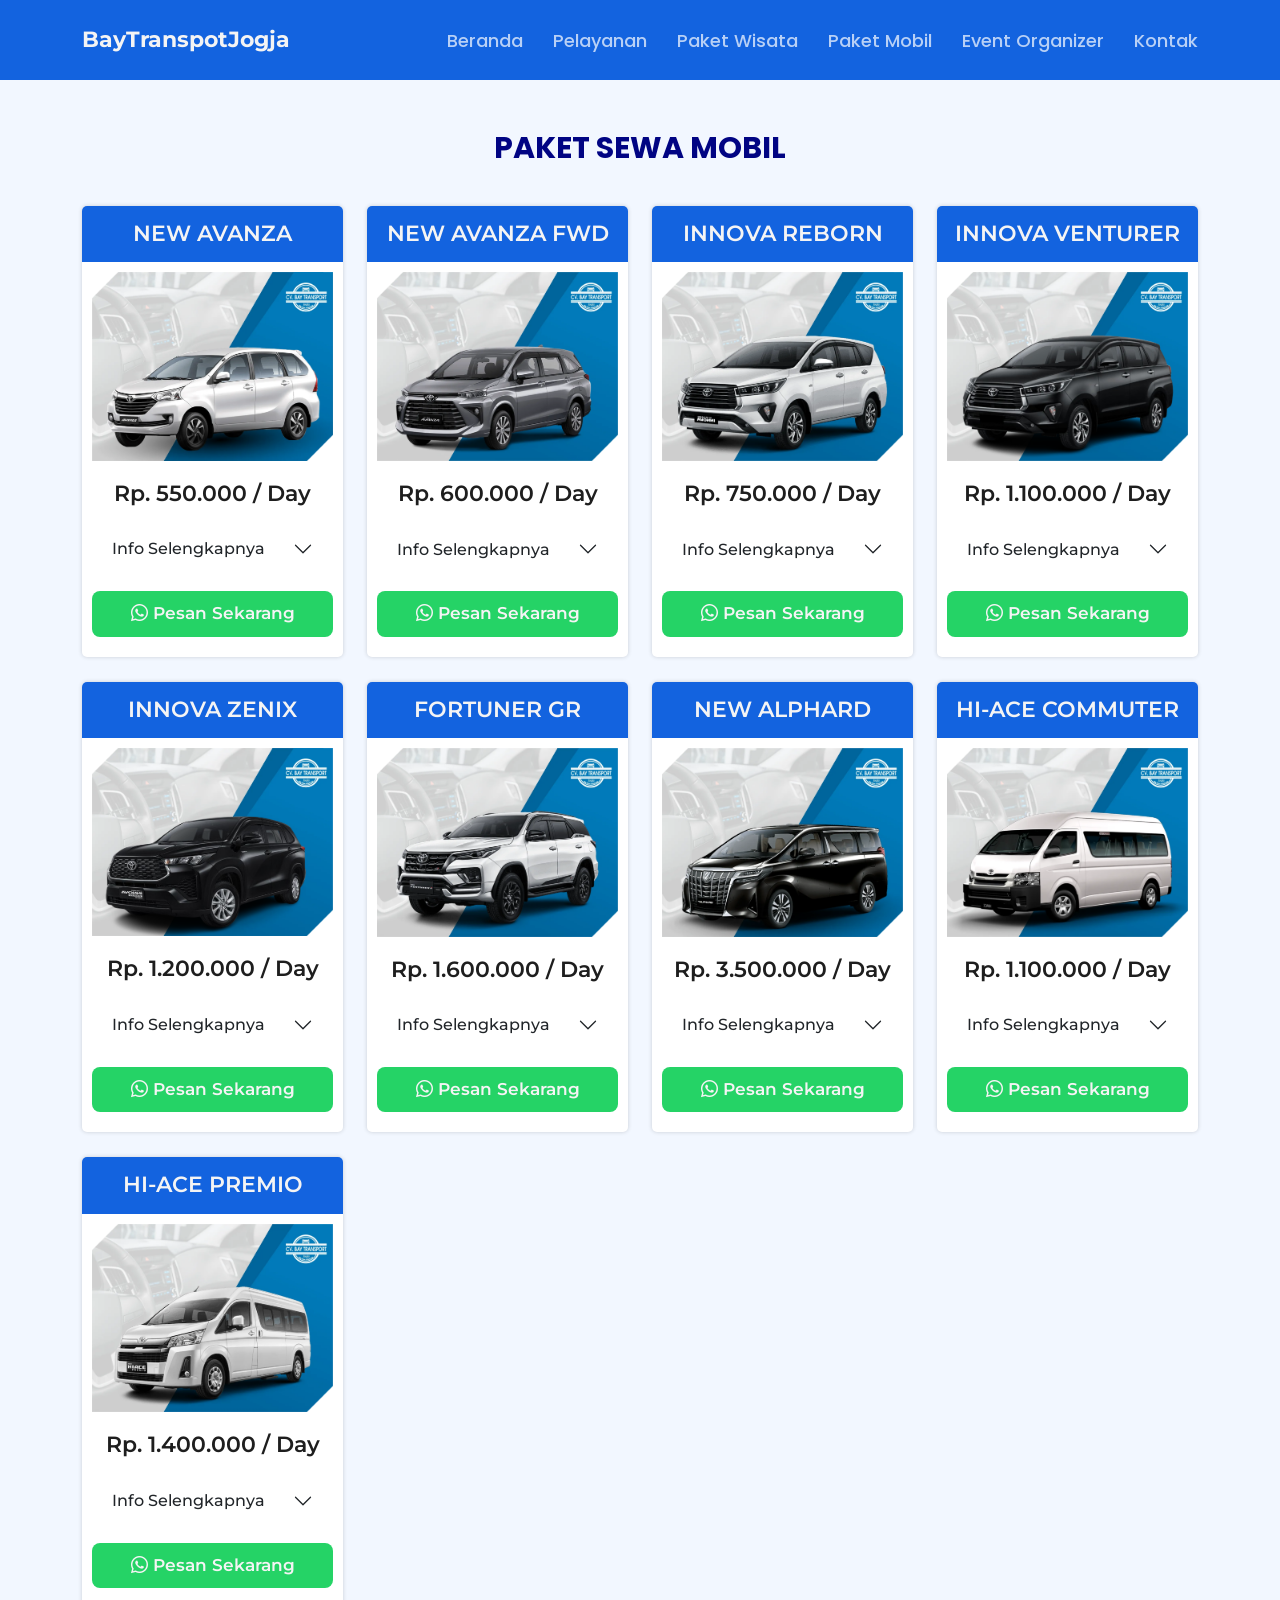
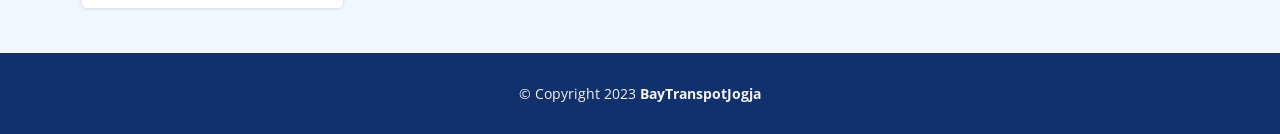
==== commit c2a0804f: "Update 14" ====
--- a/paketmobil.html
+++ b/paketmobil.html
@@ -91,7 +91,7 @@
                     <div class="accordion-body">
                       <h4>Mobil + Driver + BBM</h4>
                       <ul>
-                        <h5>Include</h5>
+                        <h5>Fasilitas</h5>
                         <li>Air Mineral</li>
                         <li>Tisu Basah & Kering</li>
                         <li>Hand Sanitizer</li>
@@ -109,8 +109,8 @@
 
           <div class="col-lg-3 col-md-6 mt-4 mt-md-0">
             <div class="box " data-aos="zoom-in" data-aos-delay="200">
-              <h3>ALL NEW AVANZA FWD</h3>
-              <img src="assets/img/barang/avanza-facelift.png" class="img-fluid" alt="">
+              <h3>NEW AVANZA FWD</h3>
+              <img src="assets/img/barang/new-avanza.png" class="img-fluid" alt="">
               <h4> Rp. 600.000 / Day</h4>
 
               <!-- Accordion -->
@@ -127,7 +127,7 @@
                     <div class="accordion-body">
                       <h4>Mobil + Driver + BBM</h4>
                       <ul>
-                        <h5>Include</h5>
+                        <h5>Fasilitas</h5>
                         <li>Air Mineral</li>
                         <li>Tisu Basah & Kering</li>
                         <li>Hand Sanitizer</li>
@@ -163,7 +163,7 @@
                     <div class="accordion-body">
                       <h4>Mobil + Driver + BBM</h4>
                       <ul>
-                        <h5>Include</h5>
+                        <h5>Fasilitas</h5>
                         <li>Air Mineral</li>
                         <li>Tisu Basah & Kering</li>
                         <li>Hand Sanitizer</li>
@@ -199,7 +199,7 @@
                     <div class="accordion-body">
                       <h4>Mobil + Driver + BBM</h4>
                       <ul>
-                        <h5>Include</h5>
+                        <h5>Fasilitas</h5>
                         <li>Air Mineral</li>
                         <li>Parcel Buah</li>
                         <li>Tisu Basah & Kering</li>
@@ -242,7 +242,7 @@
                     <div class="accordion-body">
                       <h4>Mobil + Driver + BBM</h4>
                       <ul>
-                        <h5>Include</h5>
+                        <h5>Fasilitas</h5>
                         <li>Air Mineral</li>
                         <li>Parcel Buah</li>
                         <li>Tisu Basah & Kering</li>
@@ -279,7 +279,7 @@
                     <div class="accordion-body">
                       <h4>Mobil + Driver + BBM</h4>
                       <ul>
-                        <h5>Include</h5>
+                        <h5>Fasilitas</h5>
                         <li>Air Mineral</li>
                         <li>Parcel Buah</li>
                         <li>Tisu Basah & Kering</li>
@@ -316,7 +316,7 @@
                     <div class="accordion-body">
                       <h4>Mobil + Driver + BBM</h4>
                       <ul>
-                        <h5>Include</h5>
+                        <h5>Fasilitas</h5>
                         <li>Air Mineral</li>
                         <li>Parcel Buah</li>
                         <li>Tisu Basah & Kering</li>
@@ -353,7 +353,7 @@
                     <div class="accordion-body">
                       <h4>Mobil + Driver + BBM</h4>
                       <ul>
-                        <h5>Include</h5>
+                        <h5>Fasilitas</h5>
                         <li>Air Mineral</li>
                         <li>Tisu Basah & Kering</li>
                         <li>Hand Sanitizer</li>
@@ -395,7 +395,7 @@
                     <div class="accordion-body">
                       <h4>Mobil + Driver + BBM</h4>
                       <ul>
-                        <h5>Include</h5>
+                        <h5>Fasilitas</h5>
                         <li>Air Mineral</li>
                         <li>Tisu Basah & Kering</li>
                         <li>Hand Sanitizer</li>
--- a/assets/css/style.css
+++ b/assets/css/style.css
@@ -485,20 +485,18 @@
 
 @media (max-width: 991px) {
   #hero {
-    padding-top: 120px;
+    padding-top: 50px;
   }
 
   #hero h1 {
     font-size: 36px;
     line-height: 32px;
     margin: 25px 0 30px 0;
-    -webkit-text-stroke: 2px #1e1e1e;
   }
 
   #hero h2 {
     font-size: 25px;
     line-height: 24px;
-    -webkit-text-stroke: 1.5px #1e1e1e;
   }
 }
 
@@ -744,27 +742,6 @@
   margin-bottom: 0;
 }
 
-.services .icon-box:hover {
-  background: #1363DF;
-}
-
-.services .icon-box:hover .icon {
-  background: #f4f4f4;
-}
-
-.services .icon-box:hover .icon i {
-  color: #0B409C;
-}
-
-.services .icon-box:hover .icon::before {
-  background: #0B409C;
-}
-
-.services .icon-box:hover h4,
-.services .icon-box:hover p {
-  color: #f4f4f4;
-}
-
 /*--------------------------------------------------------------
 # pricelist
 --------------------------------------------------------------*/
@@ -867,7 +844,16 @@
 }
 
 .pricelist .accordion-body {
-  padding: 10px 35px 10px 35px;
+  padding: 5px 15px 5px 15px;
+  text-align: left;
+}
+
+.pricelist .accordion-body td{
+  padding: 4px;
+}
+
+.pricelist .accordion-body .fasilitas{
+  padding: 5px 15px 5px 15px;
   text-align: left;
 }
 
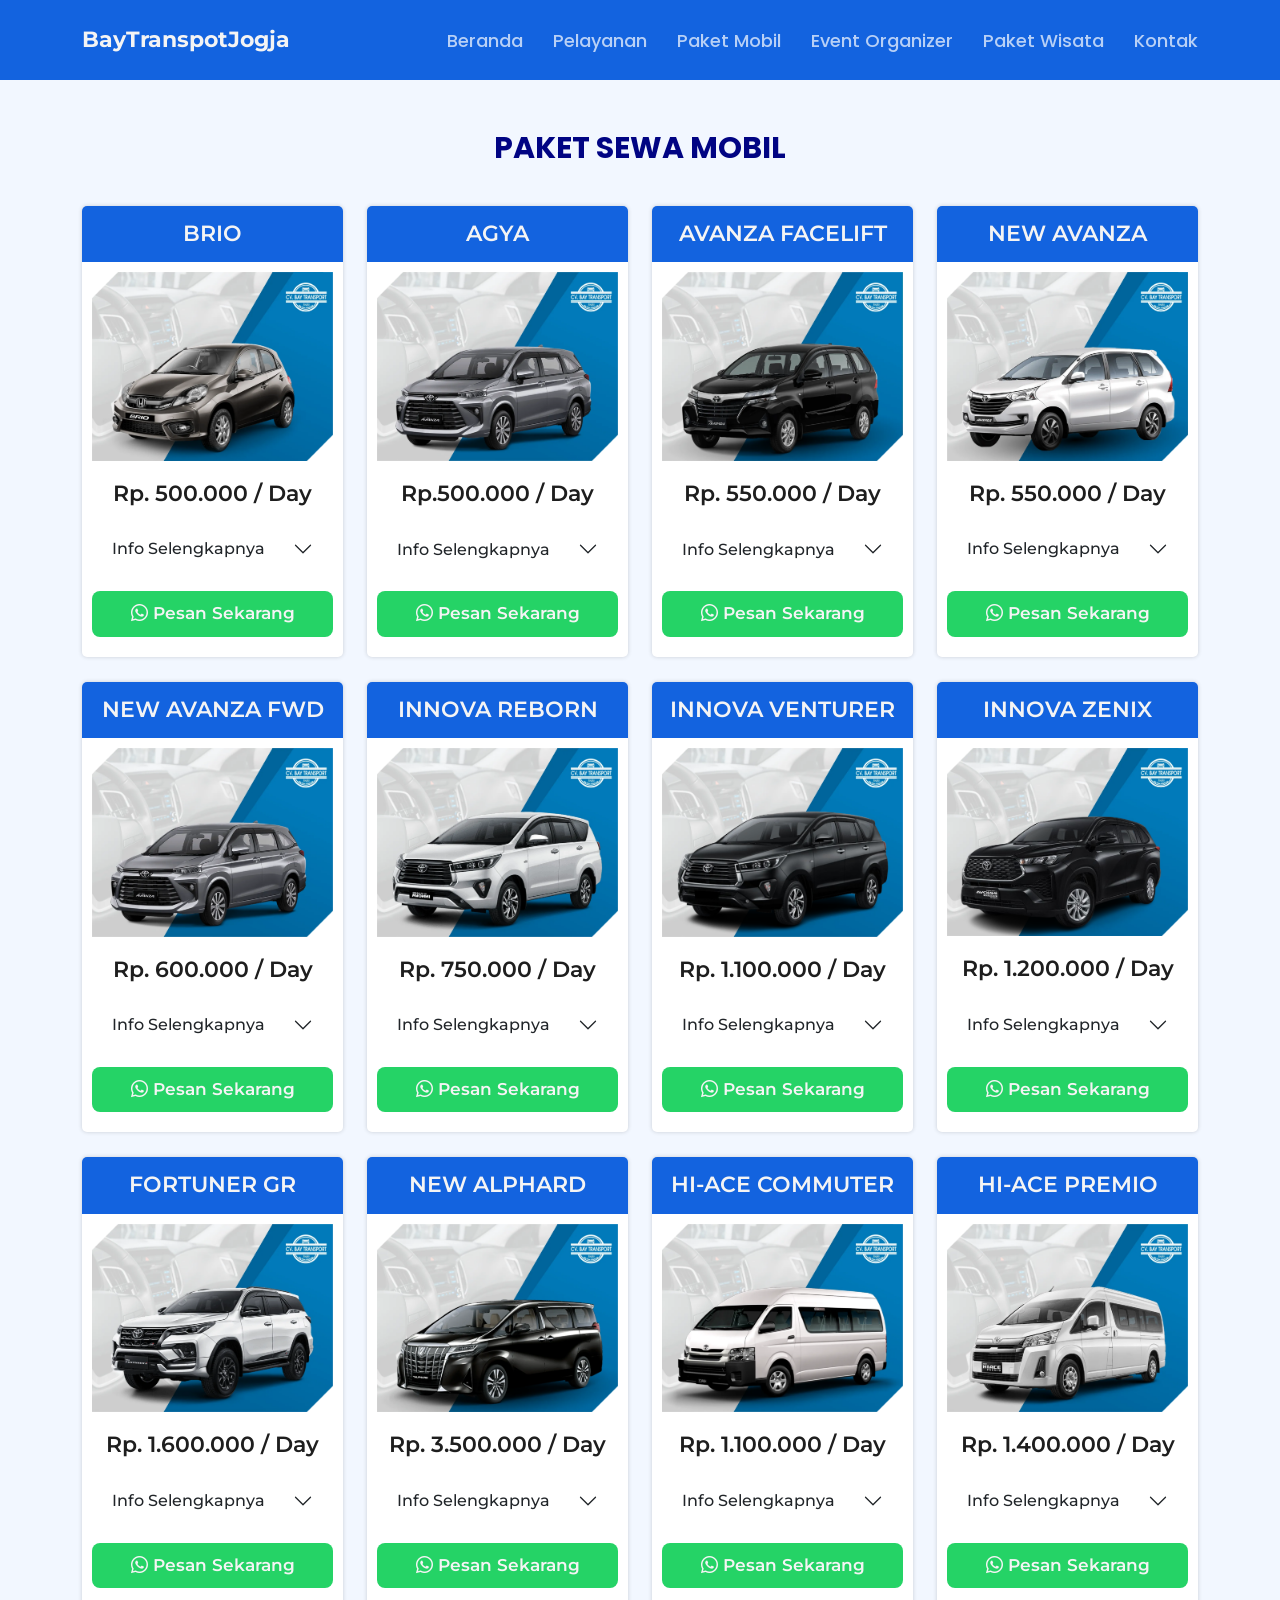
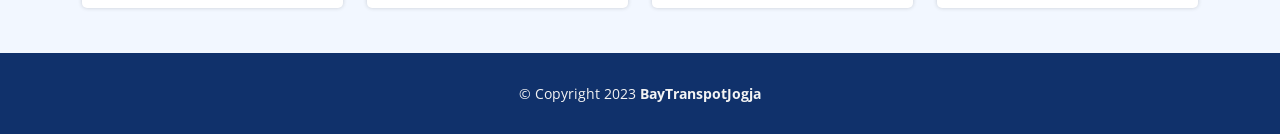
==== commit b8f629ca: "Update 15" ====
--- a/paketmobil.html
+++ b/paketmobil.html
@@ -45,9 +45,9 @@
         <ul>
           <li><a class="nav-link scrollto" href="index.html#hero">Beranda</a></li>
           <li><a class="nav-link scrollto" href="index.html#services">Pelayanan</a></li>
-          <li><a class="nav-link scrollto" href="index.html#paketwisata">Paket Wisata</a></li>
           <li><a class="nav-link scrollto" href="index.html#paketmobil">Paket Mobil</a></li>
           <li><a class="nav-link scrollto" href="index.html#eventorganizer">Event Organizer</a></li>
+          <li><a class="nav-link scrollto" href="index.html#paketwisata">Paket Wisata</a></li>
           <li><a class="nav-link scrollto" href="index.html#contact">Kontak</a></li>
         </ul>
         <i class="bi bi-list mobile-nav-toggle"></i>
@@ -71,6 +71,119 @@
 
           <div class="col-lg-3 col-md-6 mt-4 mt-md-0">
             <div class="box" data-aos="zoom-in" data-aos-delay="200">
+              <h3>BRIO</h3>
+              <div class="pricelist-wrap">
+                <img src="assets/img/barang/brio.png" class="img-fluid" alt="">
+              </div>
+              <h4> Rp. 500.000 / Day</h4>
+
+              <!-- Accordion -->
+              <div class="accordion mt-3" id="accordionpm1">
+                <div class="accordion-item">
+                  <h2 class="accordion-header" id="headingpm1">
+                    <span class="accordion-button collapsed" type="button" data-bs-toggle="collapse"
+                      data-bs-target="#collapsepm1" aria-expanded="true" aria-controls="collapsepm1">
+                      Info Selengkapnya
+                    </span>
+                  </h2>
+                  <div id="collapsepm1" class="accordion-collapse collapse" aria-labelledby="headingpm1"
+                    data-bs-parent="#accordionpm1">
+                    <div class="accordion-body">
+                      <h4>Mobil + Driver + BBM</h4>
+                      <ul class="fasilitas">
+                        <h5>Fasilitas</h5>
+                        <li>Air Mineral</li>
+                        <li>Tisu Basah & Kering</li>
+                        <li>Hand Sanitizer</li>
+                      </ul>
+                    </div>
+                  </div>
+                </div>
+              </div><!-- End Accordion -->
+
+              <div class="btn-wrap mt-3">
+                <a href="https://api.whatsapp.com/send?phone=6285399079234&text=Hallo%20kak,%20Saya%20ingin%20bertanya%20tentang%20Paket%20Mobil%20NEW%20AVANZA."
+                  class="btn-buy"><i class="bi bi-whatsapp"></i> Pesan Sekarang</a>
+              </div>
+            </div>
+          </div>
+
+          <div class="col-lg-3 col-md-6 mt-4 mt-md-0">
+            <div class="box " data-aos="zoom-in" data-aos-delay="200">
+              <h3>AGYA</h3>
+              <img src="assets/img/barang/new-avanza.png" class="img-fluid" alt="">
+              <h4> Rp.500.000 / Day</h4>
+
+              <!-- Accordion -->
+              <div class="accordion mt-3" id="accordionpm2">
+                <div class="accordion-item">
+                  <h2 class="accordion-header" id="headingpm2">
+                    <span class="accordion-button collapsed" type="button" data-bs-toggle="collapse"
+                      data-bs-target="#collapsepm2" aria-expanded="true" aria-controls="collapsepm2">
+                      Info Selengkapnya
+                    </span>
+                  </h2>
+                  <div id="collapsepm2" class="accordion-collapse collapse" aria-labelledby="headingpm2"
+                    data-bs-parent="#accordionpm2">
+                    <div class="accordion-body">
+                      <h4>Mobil + Driver + BBM</h4>
+                      <ul class="fasilitas">
+                        <h5>Fasilitas</h5>
+                        <li>Air Mineral</li>
+                        <li>Tisu Basah & Kering</li>
+                        <li>Hand Sanitizer</li>
+                      </ul>
+                    </div>
+                  </div>
+                </div>
+              </div><!-- End Accordion -->
+
+              <div class="btn-wrap mt-3">
+                <a href="https://api.whatsapp.com/send?phone=6285399079234&text=Hallo%20kak,%20Saya%20ingin%20bertanya%20tentang%20Paket%20Mobil%20ALL%20NEW%20AVANZA%20FWD."
+                  class="btn-buy"><i class="bi bi-whatsapp"></i> Pesan Sekarang</a>
+              </div>
+            </div>
+          </div>
+
+          <div class="col-lg-3 col-md-6 mt-4 mt-lg-0">
+            <div class="box " data-aos="zoom-in" data-aos-delay="300">
+              <h3>AVANZA FACELIFT</h3>
+              <img src="assets/img/barang/avanza-facelift.png" class="img-fluid" alt="">
+              <h4> Rp. 550.000 / Day</h4>
+
+              <!-- Accordion -->
+              <div class="accordion mt-3" id="accordionpm3">
+                <div class="accordion-item">
+                  <h2 class="accordion-header" id="headingpm3">
+                    <span class="accordion-button collapsed" type="button" data-bs-toggle="collapse"
+                      data-bs-target="#collapsepm3" aria-expanded="true" aria-controls="collapsepm3">
+                      Info Selengkapnya
+                    </span>
+                  </h2>
+                  <div id="collapsepm3" class="accordion-collapse collapse" aria-labelledby="headingpm3"
+                    data-bs-parent="#accordionpm3">
+                    <div class="accordion-body">
+                      <h4>Mobil + Driver + BBM</h4>
+                      <ul class="fasilitas">
+                        <h5>Fasilitas</h5>
+                        <li>Air Mineral</li>
+                        <li>Tisu Basah & Kering</li>
+                        <li>Hand Sanitizer</li>
+                      </ul>
+                    </div>
+                  </div>
+                </div>
+              </div><!-- End Accordion -->
+
+              <div class="btn-wrap mt-3">
+                <a href="https://api.whatsapp.com/send?phone=6285399079234&text=Hallo%20kak,%20Saya%20ingin%20bertanya%20tentang%20Paket%20Mobil%20INNOVA%20REBORN."
+                  class="btn-buy"><i class="bi bi-whatsapp"></i> Pesan Sekarang</a>
+              </div>
+            </div>
+          </div>
+
+          <div class="col-lg-3 col-md-6 mt-4 mt-md-0">
+            <div class="box" data-aos="zoom-in" data-aos-delay="200">
               <h3>NEW AVANZA</h3>
               <div class="pricelist-wrap">
                 <img src="assets/img/barang/avanza.png" class="img-fluid" alt="">
@@ -78,34 +191,40 @@
               <h4> Rp. 550.000 / Day</h4>
 
               <!-- Accordion -->
-              <div class="accordion mt-3" id="accordionpm1">
-                <div class="accordion-item">
-                  <h2 class="accordion-header" id="headingpm1">
-                    <span class="accordion-button collapsed" type="button" data-bs-toggle="collapse"
-                      data-bs-target="#collapsepm1" aria-expanded="true" aria-controls="collapsepm1">
-                      Info Selengkapnya
-                    </span>
-                  </h2>
-                  <div id="collapsepm1" class="accordion-collapse collapse" aria-labelledby="headingpm1"
-                    data-bs-parent="#accordionpm1">
-                    <div class="accordion-body">
-                      <h4>Mobil + Driver + BBM</h4>
-                      <ul>
-                        <h5>Fasilitas</h5>
-                        <li>Air Mineral</li>
-                        <li>Tisu Basah & Kering</li>
-                        <li>Hand Sanitizer</li>
-                      </ul>
-                    </div>
-                  </div>
-                </div>
-              </div><!-- End Accordion -->
-
-              <div class="btn-wrap mt-3">
-                <a href="https://api.whatsapp.com/send?phone=6285399079234&text=Hallo%20kak,%20Saya%20ingin%20bertanya%20tentang%20Paket%20Mobil%20NEW%20AVANZA." class="btn-buy"><i class="bi bi-whatsapp"></i> Pesan Sekarang</a>
-              </div>
-            </div>
-          </div>
+              <div class="accordion mt-3" id="accordionpm4">
+                <div class="accordion-item">
+                  <h2 class="accordion-header" id="headingpm4">
+                    <span class="accordion-button collapsed" type="button" data-bs-toggle="collapse"
+                      data-bs-target="#collapsepm4" aria-expanded="true" aria-controls="collapsepm4">
+                      Info Selengkapnya
+                    </span>
+                  </h2>
+                  <div id="collapsepm4" class="accordion-collapse collapse" aria-labelledby="headingpm4"
+                    data-bs-parent="#accordionpm4">
+                    <div class="accordion-body">
+                      <h4>Mobil + Driver + BBM</h4>
+                      <ul class="fasilitas">
+                        <h5>Fasilitas</h5>
+                        <li>Air Mineral</li>
+                        <li>Tisu Basah & Kering</li>
+                        <li>Hand Sanitizer</li>
+                      </ul>
+                    </div>
+                  </div>
+                </div>
+              </div><!-- End Accordion -->
+
+              <div class="btn-wrap mt-3">
+                <a href="https://api.whatsapp.com/send?phone=6285399079234&text=Hallo%20kak,%20Saya%20ingin%20bertanya%20tentang%20Paket%20Mobil%20NEW%20AVANZA."
+                  class="btn-buy"><i class="bi bi-whatsapp"></i> Pesan Sekarang</a>
+              </div>
+            </div>
+          </div>
+        </div>
+
+        <!-- BARIS 2 -->
+
+        <div class="row baris" data-aos="zoom-in">
 
           <div class="col-lg-3 col-md-6 mt-4 mt-md-0">
             <div class="box " data-aos="zoom-in" data-aos-delay="200">
@@ -114,31 +233,32 @@
               <h4> Rp. 600.000 / Day</h4>
 
               <!-- Accordion -->
-              <div class="accordion mt-3" id="accordionpm2">
-                <div class="accordion-item">
-                  <h2 class="accordion-header" id="headingpm2">
-                    <span class="accordion-button collapsed" type="button" data-bs-toggle="collapse"
-                      data-bs-target="#collapsepm2" aria-expanded="true" aria-controls="collapsepm2">
-                      Info Selengkapnya
-                    </span>
-                  </h2>
-                  <div id="collapsepm2" class="accordion-collapse collapse" aria-labelledby="headingpm2"
-                    data-bs-parent="#accordionpm2">
-                    <div class="accordion-body">
-                      <h4>Mobil + Driver + BBM</h4>
-                      <ul>
-                        <h5>Fasilitas</h5>
-                        <li>Air Mineral</li>
-                        <li>Tisu Basah & Kering</li>
-                        <li>Hand Sanitizer</li>
-                      </ul>
-                    </div>
-                  </div>
-                </div>
-              </div><!-- End Accordion -->
-
-              <div class="btn-wrap mt-3">
-                <a href="https://api.whatsapp.com/send?phone=6285399079234&text=Hallo%20kak,%20Saya%20ingin%20bertanya%20tentang%20Paket%20Mobil%20ALL%20NEW%20AVANZA%20FWD." class="btn-buy"><i class="bi bi-whatsapp"></i> Pesan Sekarang</a>
+              <div class="accordion mt-3" id="accordionpm5">
+                <div class="accordion-item">
+                  <h2 class="accordion-header" id="headingpm5">
+                    <span class="accordion-button collapsed" type="button" data-bs-toggle="collapse"
+                      data-bs-target="#collapsepm5" aria-expanded="true" aria-controls="collapsepm5">
+                      Info Selengkapnya
+                    </span>
+                  </h2>
+                  <div id="collapsepm5" class="accordion-collapse collapse" aria-labelledby="headingpm5"
+                    data-bs-parent="#accordionpm5">
+                    <div class="accordion-body">
+                      <h4>Mobil + Driver + BBM</h4>
+                      <ul class="fasilitas">
+                        <h5>Fasilitas</h5>
+                        <li>Air Mineral</li>
+                        <li>Tisu Basah & Kering</li>
+                        <li>Hand Sanitizer</li>
+                      </ul>
+                    </div>
+                  </div>
+                </div>
+              </div><!-- End Accordion -->
+
+              <div class="btn-wrap mt-3">
+                <a href="https://api.whatsapp.com/send?phone=6285399079234&text=Hallo%20kak,%20Saya%20ingin%20bertanya%20tentang%20Paket%20Mobil%20ALL%20NEW%20AVANZA%20FWD."
+                  class="btn-buy"><i class="bi bi-whatsapp"></i> Pesan Sekarang</a>
               </div>
             </div>
           </div>
@@ -150,31 +270,32 @@
               <h4> Rp. 750.000 / Day</h4>
 
               <!-- Accordion -->
-              <div class="accordion mt-3" id="accordionpm3">
-                <div class="accordion-item">
-                  <h2 class="accordion-header" id="headingpm3">
-                    <span class="accordion-button collapsed" type="button" data-bs-toggle="collapse"
-                      data-bs-target="#collapsepm3" aria-expanded="true" aria-controls="collapsepm3">
-                      Info Selengkapnya
-                    </span>
-                  </h2>
-                  <div id="collapsepm3" class="accordion-collapse collapse" aria-labelledby="headingpm3"
-                    data-bs-parent="#accordionpm3">
-                    <div class="accordion-body">
-                      <h4>Mobil + Driver + BBM</h4>
-                      <ul>
-                        <h5>Fasilitas</h5>
-                        <li>Air Mineral</li>
-                        <li>Tisu Basah & Kering</li>
-                        <li>Hand Sanitizer</li>
-                      </ul>
-                    </div>
-                  </div>
-                </div>
-              </div><!-- End Accordion -->
-
-              <div class="btn-wrap mt-3">
-                <a href="https://api.whatsapp.com/send?phone=6285399079234&text=Hallo%20kak,%20Saya%20ingin%20bertanya%20tentang%20Paket%20Mobil%20INNOVA%20REBORN." class="btn-buy"><i class="bi bi-whatsapp"></i> Pesan Sekarang</a>
+              <div class="accordion mt-3" id="accordionpm6">
+                <div class="accordion-item">
+                  <h2 class="accordion-header" id="headingpm6">
+                    <span class="accordion-button collapsed" type="button" data-bs-toggle="collapse"
+                      data-bs-target="#collapsepm6" aria-expanded="true" aria-controls="collapsepm6">
+                      Info Selengkapnya
+                    </span>
+                  </h2>
+                  <div id="collapsepm6" class="accordion-collapse collapse" aria-labelledby="headingpm6"
+                    data-bs-parent="#accordionpm6">
+                    <div class="accordion-body">
+                      <h4>Mobil + Driver + BBM</h4>
+                      <ul class="fasilitas">
+                        <h5>Fasilitas</h5>
+                        <li>Air Mineral</li>
+                        <li>Tisu Basah & Kering</li>
+                        <li>Hand Sanitizer</li>
+                      </ul>
+                    </div>
+                  </div>
+                </div>
+              </div><!-- End Accordion -->
+
+              <div class="btn-wrap mt-3">
+                <a href="https://api.whatsapp.com/send?phone=6285399079234&text=Hallo%20kak,%20Saya%20ingin%20bertanya%20tentang%20Paket%20Mobil%20INNOVA%20REBORN."
+                  class="btn-buy"><i class="bi bi-whatsapp"></i> Pesan Sekarang</a>
               </div>
             </div>
           </div>
@@ -186,19 +307,19 @@
               <h4> Rp. 1.100.000 / Day</h4>
 
               <!-- Accordion -->
-              <div class="accordion mt-3" id="accordionpm4">
-                <div class="accordion-item">
-                  <h2 class="accordion-header" id="headingpm4">
-                    <span class="accordion-button collapsed" type="button" data-bs-toggle="collapse"
-                      data-bs-target="#collapsepm4" aria-expanded="true" aria-controls="collapsepm4">
-                      Info Selengkapnya
-                    </span>
-                  </h2>
-                  <div id="collapsepm4" class="accordion-collapse collapse" aria-labelledby="headingpm4"
-                    data-bs-parent="#accordionpm4">
-                    <div class="accordion-body">
-                      <h4>Mobil + Driver + BBM</h4>
-                      <ul>
+              <div class="accordion mt-3" id="accordionpm7">
+                <div class="accordion-item">
+                  <h2 class="accordion-header" id="headingpm7">
+                    <span class="accordion-button collapsed" type="button" data-bs-toggle="collapse"
+                      data-bs-target="#collapsepm7" aria-expanded="true" aria-controls="collapsepm7">
+                      Info Selengkapnya
+                    </span>
+                  </h2>
+                  <div id="collapsepm7" class="accordion-collapse collapse" aria-labelledby="headingpm7"
+                    data-bs-parent="#accordionpm7">
+                    <div class="accordion-body">
+                      <h4>Mobil + Driver + BBM</h4>
+                      <ul class="fasilitas">
                         <h5>Fasilitas</h5>
                         <li>Air Mineral</li>
                         <li>Parcel Buah</li>
@@ -211,14 +332,11 @@
               </div><!-- End Accordion -->
 
               <div class="btn-wrap mt-3">
-                <a href="https://api.whatsapp.com/send?phone=6285399079234&text=Hallo%20kak,%20Saya%20ingin%20bertanya%20tentang%20Paket%20Mobil%20INNOVA%20VENTURER." class="btn-buy"><i class="bi bi-whatsapp"></i> Pesan Sekarang</a>
-              </div>
-            </div>
-          </div>
-        </div>
-
-        <!-- Baris 2 -->
-        <div class="row baris" data-aos="zoom-in">
+                <a href="https://api.whatsapp.com/send?phone=6285399079234&text=Hallo%20kak,%20Saya%20ingin%20bertanya%20tentang%20Paket%20Mobil%20INNOVA%20VENTURER."
+                  class="btn-buy"><i class="bi bi-whatsapp"></i> Pesan Sekarang</a>
+              </div>
+            </div>
+          </div>
 
           <div class="col-lg-3 col-md-6 mt-4 mt-md-0">
             <div class="box" data-aos="zoom-in" data-aos-delay="200">
@@ -229,19 +347,19 @@
               <h4> Rp. 1.200.000 / Day</h4>
 
               <!-- Accordion -->
-              <div class="accordion mt-3" id="accordionpm5">
-                <div class="accordion-item">
-                  <h2 class="accordion-header" id="headingpm5">
-                    <span class="accordion-button collapsed" type="button" data-bs-toggle="collapse"
-                      data-bs-target="#collapsepm5" aria-expanded="true" aria-controls="collapsepm5">
-                      Info Selengkapnya
-                    </span>
-                  </h2>
-                  <div id="collapsepm5" class="accordion-collapse collapse" aria-labelledby="headingpm5"
-                    data-bs-parent="#accordionpm5">
-                    <div class="accordion-body">
-                      <h4>Mobil + Driver + BBM</h4>
-                      <ul>
+              <div class="accordion mt-3" id="accordionpm8">
+                <div class="accordion-item">
+                  <h2 class="accordion-header" id="headingpm8">
+                    <span class="accordion-button collapsed" type="button" data-bs-toggle="collapse"
+                      data-bs-target="#collapsepm8" aria-expanded="true" aria-controls="collapsepm8">
+                      Info Selengkapnya
+                    </span>
+                  </h2>
+                  <div id="collapsepm8" class="accordion-collapse collapse" aria-labelledby="headingpm8"
+                    data-bs-parent="#accordionpm8">
+                    <div class="accordion-body">
+                      <h4>Mobil + Driver + BBM</h4>
+                      <ul class="fasilitas">
                         <h5>Fasilitas</h5>
                         <li>Air Mineral</li>
                         <li>Parcel Buah</li>
@@ -254,10 +372,15 @@
               </div><!-- End Accordion -->
 
               <div class="btn-wrap mt-3">
-                <a href="https://api.whatsapp.com/send?phone=6285399079234&text=Hallo%20kak,%20Saya%20ingin%20bertanya%20tentang%20Paket%20Mobil%20INNOVA%20ZENIX." class="btn-buy"><i class="bi bi-whatsapp"></i> Pesan Sekarang</a>
-              </div>
-            </div>
-          </div>
+                <a href="https://api.whatsapp.com/send?phone=6285399079234&text=Hallo%20kak,%20Saya%20ingin%20bertanya%20tentang%20Paket%20Mobil%20INNOVA%20ZENIX."
+                  class="btn-buy"><i class="bi bi-whatsapp"></i> Pesan Sekarang</a>
+              </div>
+            </div>
+          </div>
+        </div>
+
+        <!-- Baris 3 -->
+        <div class="row baris" data-aos="zoom-in">
 
           <div class="col-lg-3 col-md-6 mt-4 mt-md-0">
             <div class="box " data-aos="zoom-in" data-aos-delay="200">
@@ -266,19 +389,19 @@
               <h4> Rp. 1.600.000 / Day</h4>
 
               <!-- Accordion -->
-              <div class="accordion mt-3" id="accordionpm6">
-                <div class="accordion-item">
-                  <h2 class="accordion-header" id="headingpm6">
-                    <span class="accordion-button collapsed" type="button" data-bs-toggle="collapse"
-                      data-bs-target="#collapsepm6" aria-expanded="true" aria-controls="collapsepm6">
-                      Info Selengkapnya
-                    </span>
-                  </h2>
-                  <div id="collapsepm6" class="accordion-collapse collapse" aria-labelledby="headingpm6"
-                    data-bs-parent="#accordionpm6">
-                    <div class="accordion-body">
-                      <h4>Mobil + Driver + BBM</h4>
-                      <ul>
+              <div class="accordion mt-3" id="accordionpm9">
+                <div class="accordion-item">
+                  <h2 class="accordion-header" id="headingpm9">
+                    <span class="accordion-button collapsed" type="button" data-bs-toggle="collapse"
+                      data-bs-target="#collapsepm9" aria-expanded="true" aria-controls="collapsepm9">
+                      Info Selengkapnya
+                    </span>
+                  </h2>
+                  <div id="collapsepm9" class="accordion-collapse collapse" aria-labelledby="headingpm9"
+                    data-bs-parent="#accordionpm9">
+                    <div class="accordion-body">
+                      <h4>Mobil + Driver + BBM</h4>
+                      <ul class="fasilitas">
                         <h5>Fasilitas</h5>
                         <li>Air Mineral</li>
                         <li>Parcel Buah</li>
@@ -291,7 +414,8 @@
               </div><!-- End Accordion -->
 
               <div class="btn-wrap mt-3">
-                <a href="https://api.whatsapp.com/send?phone=6285399079234&text=Hallo%20kak,%20Saya%20ingin%20bertanya%20tentang%20Paket%20Mobil%20FORTUNER%20GR." class="btn-buy"><i class="bi bi-whatsapp"></i> Pesan Sekarang</a>
+                <a href="https://api.whatsapp.com/send?phone=6285399079234&text=Hallo%20kak,%20Saya%20ingin%20bertanya%20tentang%20Paket%20Mobil%20FORTUNER%20GR."
+                  class="btn-buy"><i class="bi bi-whatsapp"></i> Pesan Sekarang</a>
               </div>
             </div>
           </div>
@@ -303,19 +427,19 @@
               <h4> Rp. 3.500.000 / Day</h4>
 
               <!-- Accordion -->
-              <div class="accordion mt-3" id="accordionpm7">
-                <div class="accordion-item">
-                  <h2 class="accordion-header" id="headingpm7">
-                    <span class="accordion-button collapsed" type="button" data-bs-toggle="collapse"
-                      data-bs-target="#collapsepm7" aria-expanded="true" aria-controls="collapsepm7">
-                      Info Selengkapnya
-                    </span>
-                  </h2>
-                  <div id="collapsepm7" class="accordion-collapse collapse" aria-labelledby="headingpm7"
-                    data-bs-parent="#accordionpm7">
-                    <div class="accordion-body">
-                      <h4>Mobil + Driver + BBM</h4>
-                      <ul>
+              <div class="accordion mt-3" id="accordionpm10">
+                <div class="accordion-item">
+                  <h2 class="accordion-header" id="headingpm10">
+                    <span class="accordion-button collapsed" type="button" data-bs-toggle="collapse"
+                      data-bs-target="#collapsepm10" aria-expanded="true" aria-controls="collapsepm10">
+                      Info Selengkapnya
+                    </span>
+                  </h2>
+                  <div id="collapsepm10" class="accordion-collapse collapse" aria-labelledby="headingpm10"
+                    data-bs-parent="#accordionpm10">
+                    <div class="accordion-body">
+                      <h4>Mobil + Driver + BBM</h4>
+                      <ul class="fasilitas">
                         <h5>Fasilitas</h5>
                         <li>Air Mineral</li>
                         <li>Parcel Buah</li>
@@ -328,7 +452,8 @@
               </div><!-- End Accordion -->
 
               <div class="btn-wrap mt-3">
-                <a href="https://api.whatsapp.com/send?phone=6285399079234&text=Hallo%20kak,%20Saya%20ingin%20bertanya%20tentang%20Paket%20Mobil%20NEW%20ALPHARD." class="btn-buy"><i class="bi bi-whatsapp"></i> Pesan Sekarang</a>
+                <a href="https://api.whatsapp.com/send?phone=6285399079234&text=Hallo%20kak,%20Saya%20ingin%20bertanya%20tentang%20Paket%20Mobil%20NEW%20ALPHARD."
+                  class="btn-buy"><i class="bi bi-whatsapp"></i> Pesan Sekarang</a>
               </div>
             </div>
           </div>
@@ -340,38 +465,35 @@
               <h4> Rp. 1.100.000 / Day</h4>
 
               <!-- Accordion -->
-              <div class="accordion mt-3" id="accordionpm8">
-                <div class="accordion-item">
-                  <h2 class="accordion-header" id="headingpm8">
-                    <span class="accordion-button collapsed" type="button" data-bs-toggle="collapse"
-                      data-bs-target="#collapsepm8" aria-expanded="true" aria-controls="collapsepm8">
-                      Info Selengkapnya
-                    </span>
-                  </h2>
-                  <div id="collapsepm8" class="accordion-collapse collapse" aria-labelledby="headingpm8"
-                    data-bs-parent="#accordionpm8">
-                    <div class="accordion-body">
-                      <h4>Mobil + Driver + BBM</h4>
-                      <ul>
-                        <h5>Fasilitas</h5>
-                        <li>Air Mineral</li>
-                        <li>Tisu Basah & Kering</li>
-                        <li>Hand Sanitizer</li>
-                      </ul>
-                    </div>
-                  </div>
-                </div>
-              </div><!-- End Accordion -->
-
-              <div class="btn-wrap mt-3">
-                <a href="https://api.whatsapp.com/send?phone=6285399079234&text=Hallo%20kak,%20Saya%20ingin%20bertanya%20tentang%20Paket%20Mobil%20HI-ACE%20COMMUTER." class="btn-buy"><i class="bi bi-whatsapp"></i> Pesan Sekarang</a>
-              </div>
-            </div>
-          </div>
-        </div>
-
-        <!-- BARIS 3 -->
-        <div class="row baris" data-aos="zoom-in">
+              <div class="accordion mt-3" id="accordionpm11">
+                <div class="accordion-item">
+                  <h2 class="accordion-header" id="headingpm11">
+                    <span class="accordion-button collapsed" type="button" data-bs-toggle="collapse"
+                      data-bs-target="#collapsepm11" aria-expanded="true" aria-controls="collapsepm11">
+                      Info Selengkapnya
+                    </span>
+                  </h2>
+                  <div id="collapsepm11" class="accordion-collapse collapse" aria-labelledby="headingpm11"
+                    data-bs-parent="#accordionpm11">
+                    <div class="accordion-body">
+                      <h4>Mobil + Driver + BBM</h4>
+                      <ul class="fasilitas">
+                        <h5>Fasilitas</h5>
+                        <li>Air Mineral</li>
+                        <li>Tisu Basah & Kering</li>
+                        <li>Hand Sanitizer</li>
+                      </ul>
+                    </div>
+                  </div>
+                </div>
+              </div><!-- End Accordion -->
+
+              <div class="btn-wrap mt-3">
+                <a href="https://api.whatsapp.com/send?phone=6285399079234&text=Hallo%20kak,%20Saya%20ingin%20bertanya%20tentang%20Paket%20Mobil%20HI-ACE%20COMMUTER."
+                  class="btn-buy"><i class="bi bi-whatsapp"></i> Pesan Sekarang</a>
+              </div>
+            </div>
+          </div>
 
           <div class="col-lg-3 col-md-6 mt-4 mt-md-0">
             <div class="box" data-aos="zoom-in" data-aos-delay="200">
@@ -382,34 +504,36 @@
               <h4> Rp. 1.400.000 / Day</h4>
 
               <!-- Accordion -->
-              <div class="accordion mt-3" id="accordionpm9">
-                <div class="accordion-item">
-                  <h2 class="accordion-header" id="headingpm9">
-                    <span class="accordion-button collapsed" type="button" data-bs-toggle="collapse"
-                      data-bs-target="#collapsepm9" aria-expanded="true" aria-controls="collapsepm9">
-                      Info Selengkapnya
-                    </span>
-                  </h2>
-                  <div id="collapsepm9" class="accordion-collapse collapse" aria-labelledby="headingpm9"
-                    data-bs-parent="#accordionpm9">
-                    <div class="accordion-body">
-                      <h4>Mobil + Driver + BBM</h4>
-                      <ul>
-                        <h5>Fasilitas</h5>
-                        <li>Air Mineral</li>
-                        <li>Tisu Basah & Kering</li>
-                        <li>Hand Sanitizer</li>
-                      </ul>
-                    </div>
-                  </div>
-                </div>
-              </div><!-- End Accordion -->
-
-              <div class="btn-wrap mt-3">
-                <a href="https://api.whatsapp.com/send?phone=6285399079234&text=Hallo%20kak,%20Saya%20ingin%20bertanya%20tentang%20Paket%20Mobil%20HI-ACE%20PREMIO." class="btn-buy"><i class="bi bi-whatsapp"></i> Pesan Sekarang</a>
-              </div>
-            </div>
-          </div>
+              <div class="accordion mt-3" id="accordionpm12">
+                <div class="accordion-item">
+                  <h2 class="accordion-header" id="headingpm12">
+                    <span class="accordion-button collapsed" type="button" data-bs-toggle="collapse"
+                      data-bs-target="#collapsepm12" aria-expanded="true" aria-controls="collapsepm12">
+                      Info Selengkapnya
+                    </span>
+                  </h2>
+                  <div id="collapsepm12" class="accordion-collapse collapse" aria-labelledby="headingpm12"
+                    data-bs-parent="#accordionpm12">
+                    <div class="accordion-body">
+                      <h4>Mobil + Driver + BBM</h4>
+                      <ul class="fasilitas">
+                        <h5>Fasilitas</h5>
+                        <li>Air Mineral</li>
+                        <li>Tisu Basah & Kering</li>
+                        <li>Hand Sanitizer</li>
+                      </ul>
+                    </div>
+                  </div>
+                </div>
+              </div><!-- End Accordion -->
+
+              <div class="btn-wrap mt-3">
+                <a href="https://api.whatsapp.com/send?phone=6285399079234&text=Hallo%20kak,%20Saya%20ingin%20bertanya%20tentang%20Paket%20Mobil%20HI-ACE%20PREMIO."
+                  class="btn-buy"><i class="bi bi-whatsapp"></i> Pesan Sekarang</a>
+              </div>
+            </div>
+          </div>
+
         </div>
 
       </div>
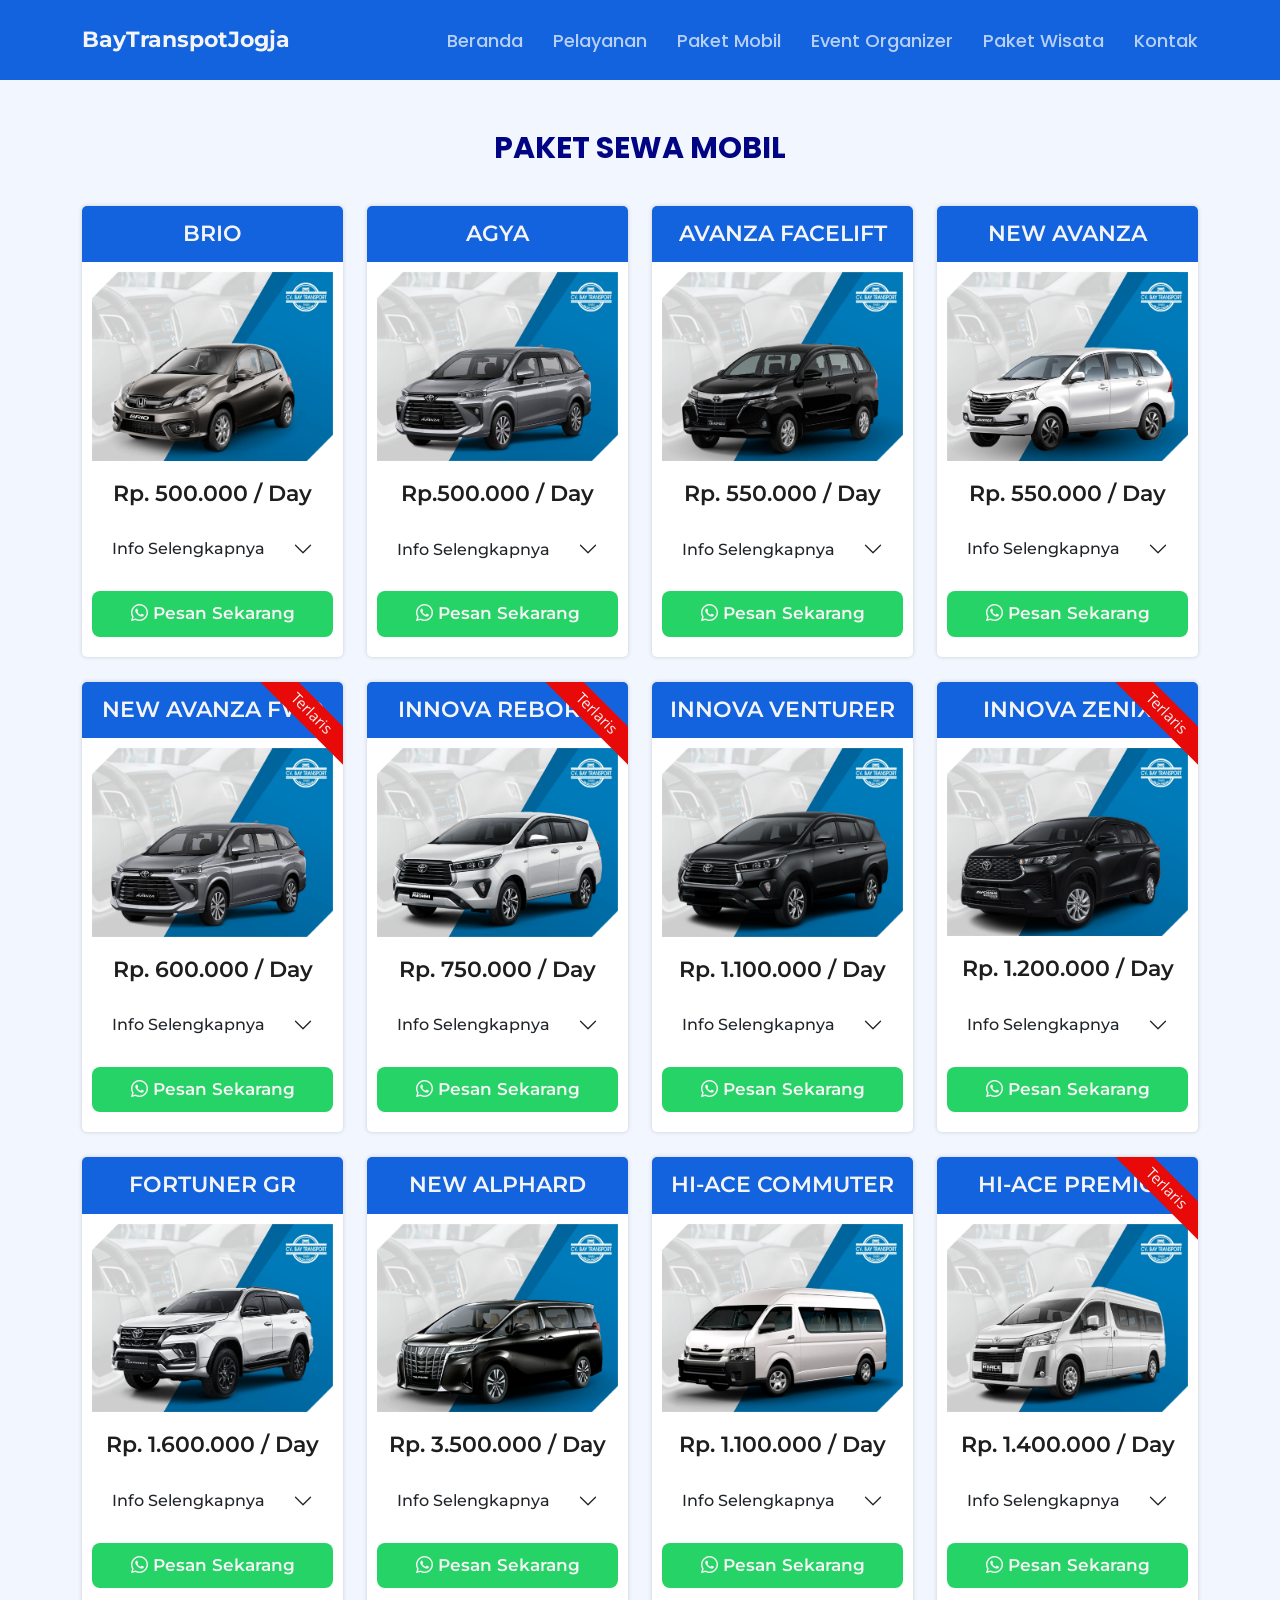
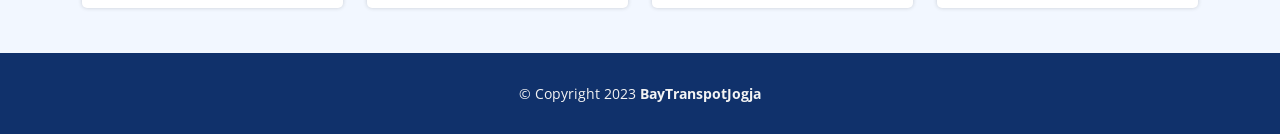
==== commit 974a2e09: "Update 16" ====
--- a/paketmobil.html
+++ b/paketmobil.html
@@ -229,6 +229,7 @@
           <div class="col-lg-3 col-md-6 mt-4 mt-md-0">
             <div class="box " data-aos="zoom-in" data-aos-delay="200">
               <h3>NEW AVANZA FWD</h3>
+              <span class="advanced">Terlaris</span>
               <img src="assets/img/barang/new-avanza.png" class="img-fluid" alt="">
               <h4> Rp. 600.000 / Day</h4>
 
@@ -266,6 +267,7 @@
           <div class="col-lg-3 col-md-6 mt-4 mt-lg-0">
             <div class="box " data-aos="zoom-in" data-aos-delay="300">
               <h3>INNOVA REBORN</h3>
+              <span class="advanced">Terlaris</span>
               <img src="assets/img/barang/inova-reborn.png" class="img-fluid" alt="">
               <h4> Rp. 750.000 / Day</h4>
 
@@ -341,6 +343,7 @@
           <div class="col-lg-3 col-md-6 mt-4 mt-md-0">
             <div class="box" data-aos="zoom-in" data-aos-delay="200">
               <h3>INNOVA ZENIX</h3>
+              <span class="advanced">Terlaris</span>
               <div class="pricelist-wrap">
                 <img src="assets/img/barang/innova-zenix.png" class="img-fluid" alt="">
               </div>
@@ -498,6 +501,7 @@
           <div class="col-lg-3 col-md-6 mt-4 mt-md-0">
             <div class="box" data-aos="zoom-in" data-aos-delay="200">
               <h3>HI-ACE PREMIO</h3>
+              <span class="advanced">Terlaris</span>
               <div class="pricelist-wrap">
                 <img src="assets/img/barang/hiace-premio.png" class="img-fluid" alt="">
               </div>
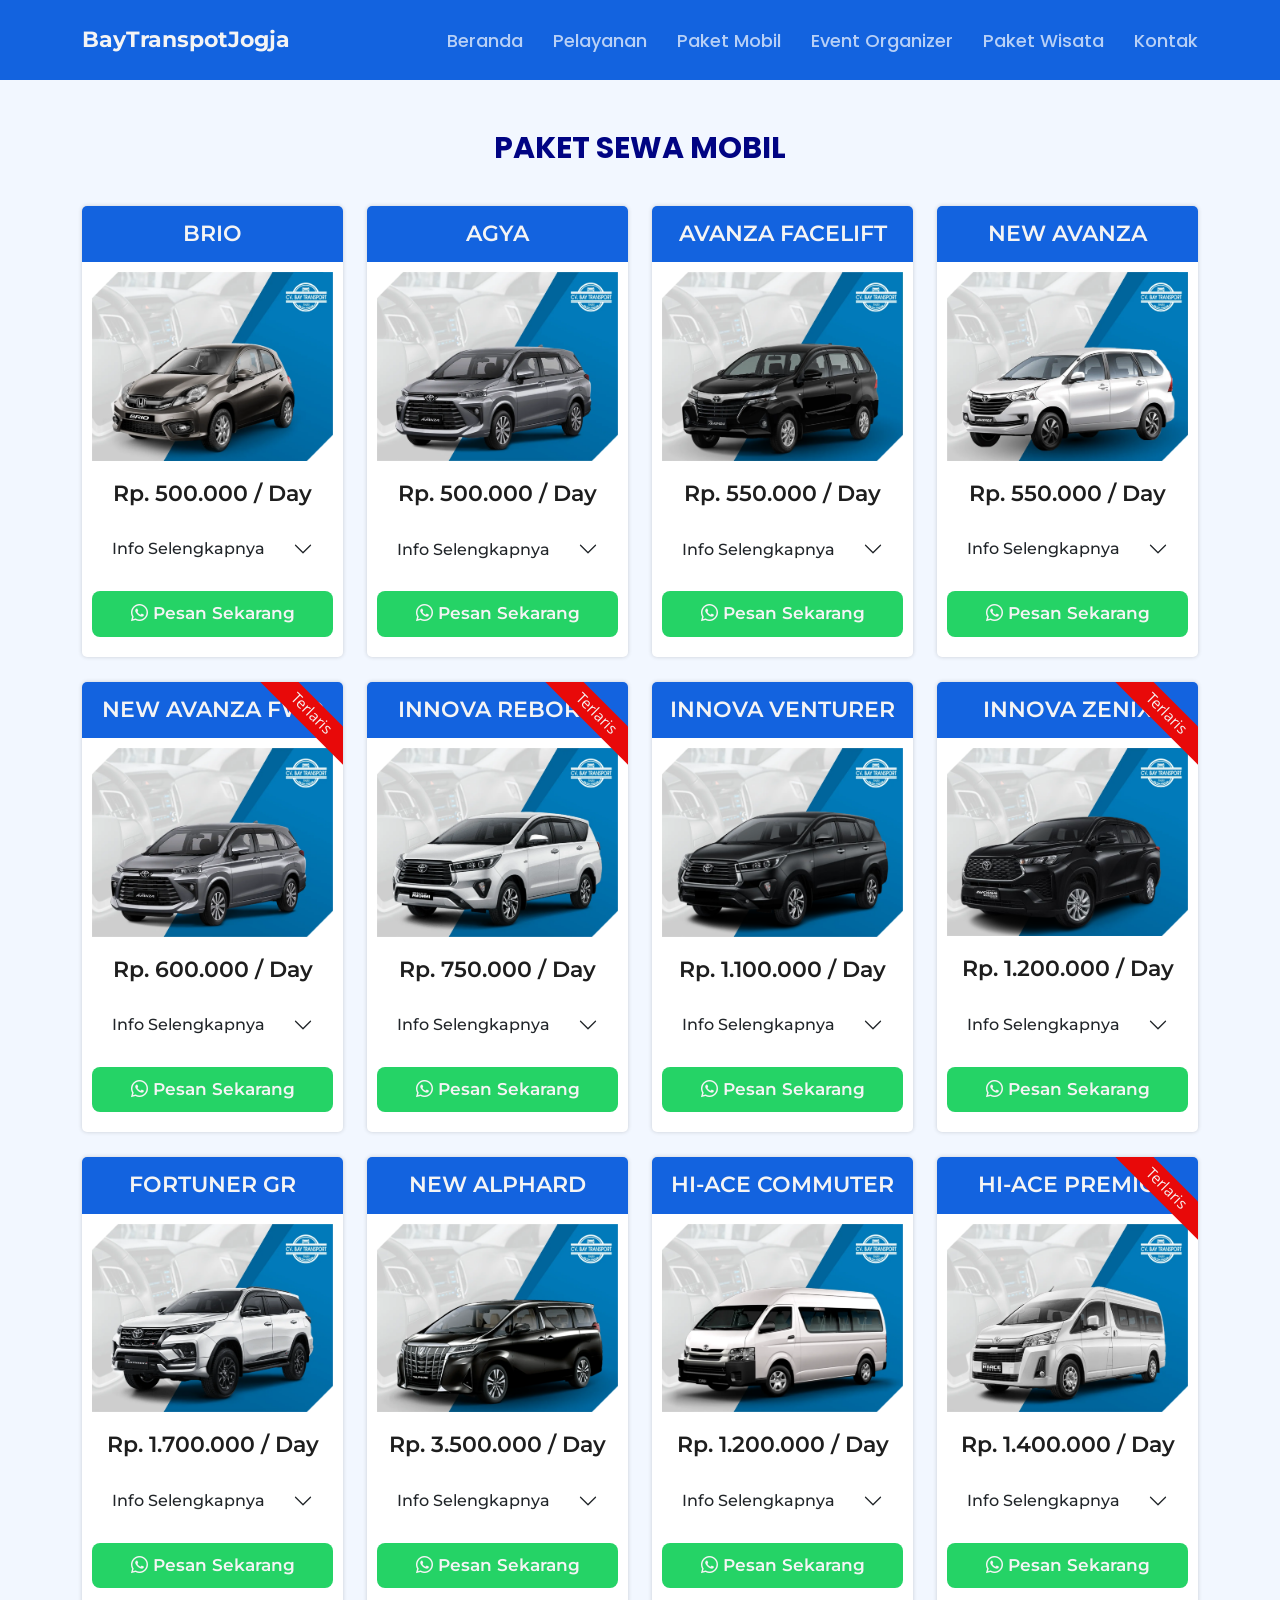
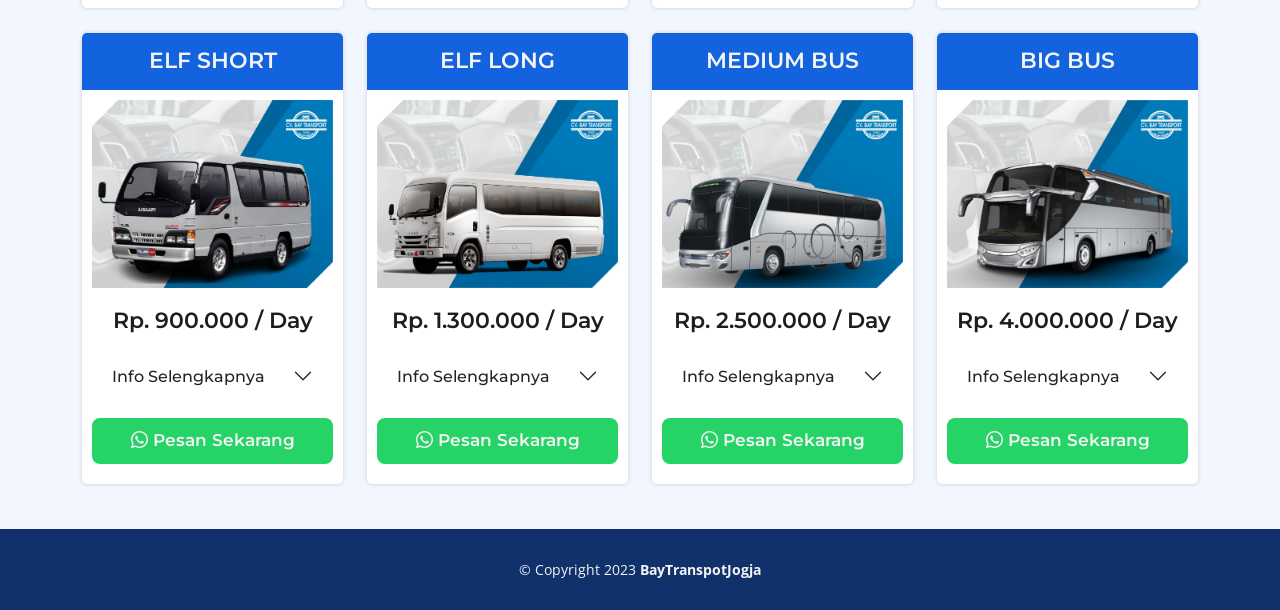
==== commit 38457e9b: "Update 17" ====
--- a/paketmobil.html
+++ b/paketmobil.html
@@ -91,10 +91,19 @@
                     <div class="accordion-body">
                       <h4>Mobil + Driver + BBM</h4>
                       <ul class="fasilitas">
-                        <h5>Fasilitas</h5>
-                        <li>Air Mineral</li>
-                        <li>Tisu Basah & Kering</li>
-                        <li>Hand Sanitizer</li>
+                        <h5>Fasilitas Include</h5>
+                        <li>Air Mineral</li>
+                        <li>Tisu Basah & Kering</li>
+                        <li>Hand Sanitizer</li>
+                      </ul>
+                      <ul class="fasilitas">
+                        <h5>Fasilitas Exclude</h5>
+                        <li>Parkir Wisata</li>
+                        <li>Makan Driver</li>
+                        <li>Tiket Masuk Wisata</li>
+                      </ul>
+                      <ul class="note">
+                        <p>NB: Harga dapat berubah sewaktu-waktu</p>
                       </ul>
                     </div>
                   </div>
@@ -112,7 +121,7 @@
             <div class="box " data-aos="zoom-in" data-aos-delay="200">
               <h3>AGYA</h3>
               <img src="assets/img/barang/new-avanza.png" class="img-fluid" alt="">
-              <h4> Rp.500.000 / Day</h4>
+              <h4>Rp. 500.000 / Day</h4>
 
               <!-- Accordion -->
               <div class="accordion mt-3" id="accordionpm2">
@@ -128,10 +137,19 @@
                     <div class="accordion-body">
                       <h4>Mobil + Driver + BBM</h4>
                       <ul class="fasilitas">
-                        <h5>Fasilitas</h5>
-                        <li>Air Mineral</li>
-                        <li>Tisu Basah & Kering</li>
-                        <li>Hand Sanitizer</li>
+                        <h5>Fasilitas Include</h5>
+                        <li>Air Mineral</li>
+                        <li>Tisu Basah & Kering</li>
+                        <li>Hand Sanitizer</li>
+                      </ul>
+                      <ul class="fasilitas">
+                        <h5>Fasilitas Exclude</h5>
+                        <li>Parkir Wisata</li>
+                        <li>Makan Driver</li>
+                        <li>Tiket Masuk Wisata</li>
+                      </ul>
+                      <ul class="note">
+                        <p>NB: Harga dapat berubah sewaktu-waktu</p>
                       </ul>
                     </div>
                   </div>
@@ -165,10 +183,19 @@
                     <div class="accordion-body">
                       <h4>Mobil + Driver + BBM</h4>
                       <ul class="fasilitas">
-                        <h5>Fasilitas</h5>
-                        <li>Air Mineral</li>
-                        <li>Tisu Basah & Kering</li>
-                        <li>Hand Sanitizer</li>
+                        <h5>Fasilitas Include</h5>
+                        <li>Air Mineral</li>
+                        <li>Tisu Basah & Kering</li>
+                        <li>Hand Sanitizer</li>
+                      </ul>
+                      <ul class="fasilitas">
+                        <h5>Fasilitas Exclude</h5>
+                        <li>Parkir Wisata</li>
+                        <li>Makan Driver</li>
+                        <li>Tiket Masuk Wisata</li>
+                      </ul>
+                      <ul class="note">
+                        <p>NB: Harga dapat berubah sewaktu-waktu</p>
                       </ul>
                     </div>
                   </div>
@@ -204,10 +231,19 @@
                     <div class="accordion-body">
                       <h4>Mobil + Driver + BBM</h4>
                       <ul class="fasilitas">
-                        <h5>Fasilitas</h5>
-                        <li>Air Mineral</li>
-                        <li>Tisu Basah & Kering</li>
-                        <li>Hand Sanitizer</li>
+                        <h5>Fasilitas Include</h5>
+                        <li>Air Mineral</li>
+                        <li>Tisu Basah & Kering</li>
+                        <li>Hand Sanitizer</li>
+                      </ul>
+                      <ul class="fasilitas">
+                        <h5>Fasilitas Exclude</h5>
+                        <li>Parkir Wisata</li>
+                        <li>Makan Driver</li>
+                        <li>Tiket Masuk Wisata</li>
+                      </ul>
+                      <ul class="note">
+                        <p>NB: Harga dapat berubah sewaktu-waktu</p>
                       </ul>
                     </div>
                   </div>
@@ -247,10 +283,19 @@
                     <div class="accordion-body">
                       <h4>Mobil + Driver + BBM</h4>
                       <ul class="fasilitas">
-                        <h5>Fasilitas</h5>
-                        <li>Air Mineral</li>
-                        <li>Tisu Basah & Kering</li>
-                        <li>Hand Sanitizer</li>
+                        <h5>Fasilitas Include</h5>
+                        <li>Air Mineral</li>
+                        <li>Tisu Basah & Kering</li>
+                        <li>Hand Sanitizer</li>
+                      </ul>
+                      <ul class="fasilitas">
+                        <h5>Fasilitas Exclude</h5>
+                        <li>Parkir Wisata</li>
+                        <li>Makan Driver</li>
+                        <li>Tiket Masuk Wisata</li>
+                      </ul>
+                      <ul class="note">
+                        <p>NB: Harga dapat berubah sewaktu-waktu</p>
                       </ul>
                     </div>
                   </div>
@@ -285,10 +330,19 @@
                     <div class="accordion-body">
                       <h4>Mobil + Driver + BBM</h4>
                       <ul class="fasilitas">
-                        <h5>Fasilitas</h5>
-                        <li>Air Mineral</li>
-                        <li>Tisu Basah & Kering</li>
-                        <li>Hand Sanitizer</li>
+                        <h5>Fasilitas Include</h5>
+                        <li>Air Mineral</li>
+                        <li>Tisu Basah & Kering</li>
+                        <li>Hand Sanitizer</li>
+                      </ul>
+                      <ul class="fasilitas">
+                        <h5>Fasilitas Exclude</h5>
+                        <li>Parkir Wisata</li>
+                        <li>Makan Driver</li>
+                        <li>Tiket Masuk Wisata</li>
+                      </ul>
+                      <ul class="note">
+                        <p>NB: Harga dapat berubah sewaktu-waktu</p>
                       </ul>
                     </div>
                   </div>
@@ -322,11 +376,20 @@
                     <div class="accordion-body">
                       <h4>Mobil + Driver + BBM</h4>
                       <ul class="fasilitas">
-                        <h5>Fasilitas</h5>
-                        <li>Air Mineral</li>
-                        <li>Parcel Buah</li>
-                        <li>Tisu Basah & Kering</li>
-                        <li>Hand Sanitizer</li>
+                        <h5>Fasilitas Include</h5>
+                        <li>Air Mineral</li>
+                        <li>Parsel Buah</li>
+                        <li>Tisu Basah & Kering</li>
+                        <li>Hand Sanitizer</li>
+                      </ul>
+                      <ul class="fasilitas">
+                        <h5>Fasilitas Exclude</h5>
+                        <li>Parkir Wisata</li>
+                        <li>Makan Driver</li>
+                        <li>Tiket Masuk Wisata</li>
+                      </ul>
+                      <ul class="note">
+                        <p>NB: Harga dapat berubah sewaktu-waktu</p>
                       </ul>
                     </div>
                   </div>
@@ -363,11 +426,20 @@
                     <div class="accordion-body">
                       <h4>Mobil + Driver + BBM</h4>
                       <ul class="fasilitas">
-                        <h5>Fasilitas</h5>
-                        <li>Air Mineral</li>
-                        <li>Parcel Buah</li>
-                        <li>Tisu Basah & Kering</li>
-                        <li>Hand Sanitizer</li>
+                        <h5>Fasilitas Include</h5>
+                        <li>Air Mineral</li>
+                        <li>Parsel Buah</li>
+                        <li>Tisu Basah & Kering</li>
+                        <li>Hand Sanitizer</li>
+                      </ul>
+                      <ul class="fasilitas">
+                        <h5>Fasilitas Exclude</h5>
+                        <li>Parkir Wisata</li>
+                        <li>Makan Driver</li>
+                        <li>Tiket Masuk Wisata</li>
+                      </ul>
+                      <ul class="note">
+                        <p>NB: Harga dapat berubah sewaktu-waktu</p>
                       </ul>
                     </div>
                   </div>
@@ -389,7 +461,7 @@
             <div class="box " data-aos="zoom-in" data-aos-delay="200">
               <h3>FORTUNER GR</h3>
               <img src="assets/img/barang/fortuner.png" class="img-fluid" alt="">
-              <h4> Rp. 1.600.000 / Day</h4>
+              <h4> Rp. 1.700.000 / Day</h4>
 
               <!-- Accordion -->
               <div class="accordion mt-3" id="accordionpm9">
@@ -405,11 +477,20 @@
                     <div class="accordion-body">
                       <h4>Mobil + Driver + BBM</h4>
                       <ul class="fasilitas">
-                        <h5>Fasilitas</h5>
-                        <li>Air Mineral</li>
-                        <li>Parcel Buah</li>
-                        <li>Tisu Basah & Kering</li>
-                        <li>Hand Sanitizer</li>
+                        <h5>Fasilitas Include</h5>
+                        <li>Air Mineral</li>
+                        <li>Parsel Buah</li>
+                        <li>Tisu Basah & Kering</li>
+                        <li>Hand Sanitizer</li>
+                      </ul>
+                      <ul class="fasilitas">
+                        <h5>Fasilitas Exclude</h5>
+                        <li>Parkir Wisata</li>
+                        <li>Makan Driver</li>
+                        <li>Tiket Masuk Wisata</li>
+                      </ul>
+                      <ul class="note">
+                        <p>NB: Harga dapat berubah sewaktu-waktu</p>
                       </ul>
                     </div>
                   </div>
@@ -443,11 +524,20 @@
                     <div class="accordion-body">
                       <h4>Mobil + Driver + BBM</h4>
                       <ul class="fasilitas">
-                        <h5>Fasilitas</h5>
-                        <li>Air Mineral</li>
-                        <li>Parcel Buah</li>
-                        <li>Tisu Basah & Kering</li>
-                        <li>Hand Sanitizer</li>
+                        <h5>Fasilitas Include</h5>
+                        <li>Air Mineral</li>
+                        <li>Parsel Buah</li>
+                        <li>Tisu Basah & Kering</li>
+                        <li>Hand Sanitizer</li>
+                      </ul>
+                      <ul class="fasilitas">
+                        <h5>Fasilitas Exclude</h5>
+                        <li>Parkir Wisata</li>
+                        <li>Makan Driver</li>
+                        <li>Tiket Masuk Wisata</li>
+                      </ul>
+                      <ul class="note">
+                        <p>NB: Harga dapat berubah sewaktu-waktu</p>
                       </ul>
                     </div>
                   </div>
@@ -465,7 +555,7 @@
             <div class="box" data-aos="zoom-in" data-aos-delay="200">
               <h3>HI-ACE COMMUTER</h3>
               <img src="assets/img/barang/hiace-commuter.png" class="img-fluid" alt="">
-              <h4> Rp. 1.100.000 / Day</h4>
+              <h4> Rp. 1.200.000 / Day</h4>
 
               <!-- Accordion -->
               <div class="accordion mt-3" id="accordionpm11">
@@ -481,10 +571,19 @@
                     <div class="accordion-body">
                       <h4>Mobil + Driver + BBM</h4>
                       <ul class="fasilitas">
-                        <h5>Fasilitas</h5>
-                        <li>Air Mineral</li>
-                        <li>Tisu Basah & Kering</li>
-                        <li>Hand Sanitizer</li>
+                        <h5>Fasilitas Include</h5>
+                        <li>Air Mineral</li>
+                        <li>Tisu Basah & Kering</li>
+                        <li>Hand Sanitizer</li>
+                      </ul>
+                      <ul class="fasilitas">
+                        <h5>Fasilitas Exclude</h5>
+                        <li>Parkir Wisata</li>
+                        <li>Makan Driver</li>
+                        <li>Tiket Masuk Wisata</li>
+                      </ul>
+                      <ul class="note">
+                        <p>NB: Harga dapat berubah sewaktu-waktu</p>
                       </ul>
                     </div>
                   </div>
@@ -521,10 +620,215 @@
                     <div class="accordion-body">
                       <h4>Mobil + Driver + BBM</h4>
                       <ul class="fasilitas">
-                        <h5>Fasilitas</h5>
-                        <li>Air Mineral</li>
-                        <li>Tisu Basah & Kering</li>
-                        <li>Hand Sanitizer</li>
+                        <h5>Fasilitas Include</h5>
+                        <li>Air Mineral</li>
+                        <li>Tisu Basah & Kering</li>
+                        <li>Hand Sanitizer</li>
+                      </ul>
+                      <ul class="fasilitas">
+                        <h5>Fasilitas Exclude</h5>
+                        <li>Parkir Wisata</li>
+                        <li>Makan Driver</li>
+                        <li>Tiket Masuk Wisata</li>
+                      </ul>
+                      <ul class="note">
+                        <p>NB: Harga dapat berubah sewaktu-waktu</p>
+                      </ul>
+                    </div>
+                  </div>
+                </div>
+              </div><!-- End Accordion -->
+
+              <div class="btn-wrap mt-3">
+                <a href="https://api.whatsapp.com/send?phone=6285399079234&text=Hallo%20kak,%20Saya%20ingin%20bertanya%20tentang%20Paket%20Mobil%20HI-ACE%20PREMIO."
+                  class="btn-buy"><i class="bi bi-whatsapp"></i> Pesan Sekarang</a>
+              </div>
+            </div>
+          </div>
+        </div>
+
+        <!-- Baris 4 -->
+        <div class="row baris" data-aos="zoom-in">
+
+          <div class="col-lg-3 col-md-6 mt-4 mt-md-0">
+            <div class="box" data-aos="zoom-in" data-aos-delay="200">
+              <h3>ELF SHORT</h3>
+              <div class="pricelist-wrap">
+                <img src="assets/img/barang/elf-short.jpg" class="img-fluid" alt="">
+              </div>
+              <h4> Rp. 900.000 / Day</h4>
+
+              <!-- Accordion -->
+              <div class="accordion mt-3" id="accordionpm13">
+                <div class="accordion-item">
+                  <h2 class="accordion-header" id="headingpm13">
+                    <span class="accordion-button collapsed" type="button" data-bs-toggle="collapse"
+                      data-bs-target="#collapsepm13" aria-expanded="true" aria-controls="collapsepm13">
+                      Info Selengkapnya
+                    </span>
+                  </h2>
+                  <div id="collapsepm13" class="accordion-collapse collapse" aria-labelledby="headingpm13"
+                    data-bs-parent="#accordionpm13">
+                    <div class="accordion-body">
+                      <h4>Mobil + Driver + BBM</h4>
+                      <ul class="fasilitas">
+                        <h5>Fasilitas Include</h5>
+                        <li>Air Mineral</li>
+                        <li>Tisu Basah & Kering</li>
+                        <li>Hand Sanitizer</li>
+                      </ul>
+                      <ul class="fasilitas">
+                        <h5>Fasilitas Exclude</h5>
+                        <li>Parkir Wisata</li>
+                        <li>Makan Driver</li>
+                        <li>Tiket Masuk Wisata</li>
+                      </ul>
+                      <ul class="note">
+                        <p>NB: Harga dapat berubah sewaktu-waktu</p>
+                      </ul>
+                    </div>
+                  </div>
+                </div>
+              </div><!-- End Accordion -->
+
+              <div class="btn-wrap mt-3">
+                <a href="https://api.whatsapp.com/send?phone=6285399079234&text=Hallo%20kak,%20Saya%20ingin%20bertanya%20tentang%20Paket%20Mobil%20HI-ACE%20PREMIO."
+                  class="btn-buy"><i class="bi bi-whatsapp"></i> Pesan Sekarang</a>
+              </div>
+            </div>
+          </div>
+
+          <div class="col-lg-3 col-md-6 mt-4 mt-md-0">
+            <div class="box" data-aos="zoom-in" data-aos-delay="200">
+              <h3>ELF LONG</h3>
+              <div class="pricelist-wrap">
+                <img src="assets/img/barang/elf-long.png" class="img-fluid" alt="">
+              </div>
+              <h4> Rp. 1.300.000 / Day</h4>
+
+              <!-- Accordion -->
+              <div class="accordion mt-3" id="accordionpm14">
+                <div class="accordion-item">
+                  <h2 class="accordion-header" id="headingpm14">
+                    <span class="accordion-button collapsed" type="button" data-bs-toggle="collapse"
+                      data-bs-target="#collapsepm14" aria-expanded="true" aria-controls="collapsepm14">
+                      Info Selengkapnya
+                    </span>
+                  </h2>
+                  <div id="collapsepm14" class="accordion-collapse collapse" aria-labelledby="headingpm14"
+                    data-bs-parent="#accordionpm14">
+                    <div class="accordion-body">
+                      <h4>Mobil + Driver + BBM</h4>
+                      <ul class="fasilitas">
+                        <h5>Fasilitas Include</h5>
+                        <li>Air Mineral</li>
+                        <li>Tisu Basah & Kering</li>
+                        <li>Hand Sanitizer</li>
+                      </ul>
+                      <ul class="fasilitas">
+                        <h5>Fasilitas Exclude</h5>
+                        <li>Parkir Wisata</li>
+                        <li>Makan Driver</li>
+                        <li>Tiket Masuk Wisata</li>
+                      </ul>
+                      <ul class="note">
+                        <p>NB: Harga dapat berubah sewaktu-waktu</p>
+                      </ul>
+                    </div>
+                  </div>
+                </div>
+              </div><!-- End Accordion -->
+
+              <div class="btn-wrap mt-3">
+                <a href="https://api.whatsapp.com/send?phone=6285399079234&text=Hallo%20kak,%20Saya%20ingin%20bertanya%20tentang%20Paket%20Mobil%20HI-ACE%20PREMIO."
+                  class="btn-buy"><i class="bi bi-whatsapp"></i> Pesan Sekarang</a>
+              </div>
+            </div>
+          </div>
+
+          <div class="col-lg-3 col-md-6 mt-4 mt-md-0">
+            <div class="box" data-aos="zoom-in" data-aos-delay="200">
+              <h3>MEDIUM BUS</h3>
+              <div class="pricelist-wrap">
+                <img src="assets/img/barang/medium-bus.png" class="img-fluid" alt="">
+              </div>
+              <h4> Rp. 2.500.000 / Day</h4>
+
+              <!-- Accordion -->
+              <div class="accordion mt-3" id="accordionpm15">
+                <div class="accordion-item">
+                  <h2 class="accordion-header" id="headingpm15">
+                    <span class="accordion-button collapsed" type="button" data-bs-toggle="collapse"
+                      data-bs-target="#collapsepm15" aria-expanded="true" aria-controls="collapsepm15">
+                      Info Selengkapnya
+                    </span>
+                  </h2>
+                  <div id="collapsepm15" class="accordion-collapse collapse" aria-labelledby="headingpm15"
+                    data-bs-parent="#accordionpm15">
+                    <div class="accordion-body">
+                      <h4>Mobil + Driver + BBM</h4>
+                      <ul class="fasilitas">
+                        <h5>Fasilitas Include</h5>
+                        <li>Air Mineral</li>
+                        <li>Tisu Basah & Kering</li>
+                        <li>Hand Sanitizer</li>
+                      </ul>
+                      <ul class="fasilitas">
+                        <h5>Fasilitas Exclude</h5>
+                        <li>Parkir Wisata</li>
+                        <li>Makan Driver</li>
+                        <li>Tiket Masuk Wisata</li>
+                      </ul>
+                      <ul class="note">
+                        <p>NB: Harga dapat berubah sewaktu-waktu</p>
+                      </ul>
+                    </div>
+                  </div>
+                </div>
+              </div><!-- End Accordion -->
+
+              <div class="btn-wrap mt-3">
+                <a href="https://api.whatsapp.com/send?phone=6285399079234&text=Hallo%20kak,%20Saya%20ingin%20bertanya%20tentang%20Paket%20Mobil%20HI-ACE%20PREMIO."
+                  class="btn-buy"><i class="bi bi-whatsapp"></i> Pesan Sekarang</a>
+              </div>
+            </div>
+          </div>
+
+          <div class="col-lg-3 col-md-6 mt-4 mt-md-0">
+            <div class="box" data-aos="zoom-in" data-aos-delay="200">
+              <h3>BIG BUS</h3>
+              <div class="pricelist-wrap">
+                <img src="assets/img/barang/big-bus.png" class="img-fluid" alt="">
+              </div>
+              <h4> Rp. 4.000.000 / Day</h4>
+
+              <!-- Accordion -->
+              <div class="accordion mt-3" id="accordionpm16">
+                <div class="accordion-item">
+                  <h2 class="accordion-header" id="headingpm16">
+                    <span class="accordion-button collapsed" type="button" data-bs-toggle="collapse"
+                      data-bs-target="#collapsepm16" aria-expanded="true" aria-controls="collapsepm16">
+                      Info Selengkapnya
+                    </span>
+                  </h2>
+                  <div id="collapsepm16" class="accordion-collapse collapse" aria-labelledby="headingpm16"
+                    data-bs-parent="#accordionpm16">
+                    <div class="accordion-body">
+                      <h4>Mobil + Driver + BBM</h4>
+                      <ul class="fasilitas">
+                        <h5>Fasilitas Include</h5>
+                        <li>Air Mineral</li>
+                        <li>Tisu Basah & Kering</li>
+                        <li>Hand Sanitizer</li>
+                      </ul>
+                      <ul class="fasilitas">
+                        <h5>Fasilitas Exclude</h5>
+                        <li>Parkir Wisata</li>
+                        <li>Makan Driver</li>
+                        <li>Tiket Masuk Wisata</li>
+                      </ul>
+                      <ul class="note">
+                        <p>NB: Harga dapat berubah sewaktu-waktu</p>
                       </ul>
                     </div>
                   </div>
--- a/assets/css/style.css
+++ b/assets/css/style.css
@@ -857,6 +857,23 @@
   text-align: left;
 }
 
+.pricelist .accordion-body .table{
+  padding: 5px 15px 5px 15px;
+  text-align: left;
+}
+
+.pricelist .accordion-body td{
+  font-size: 13px;
+}
+
+.pricelist .accordion-body .note{
+  text-align: left;
+}
+
+.pricelist .accordion-body .note p{
+  font-size: 13px;
+}
+
 .pricelist .accordion ul li {
   text-align: justify;
   padding-bottom: 2px;
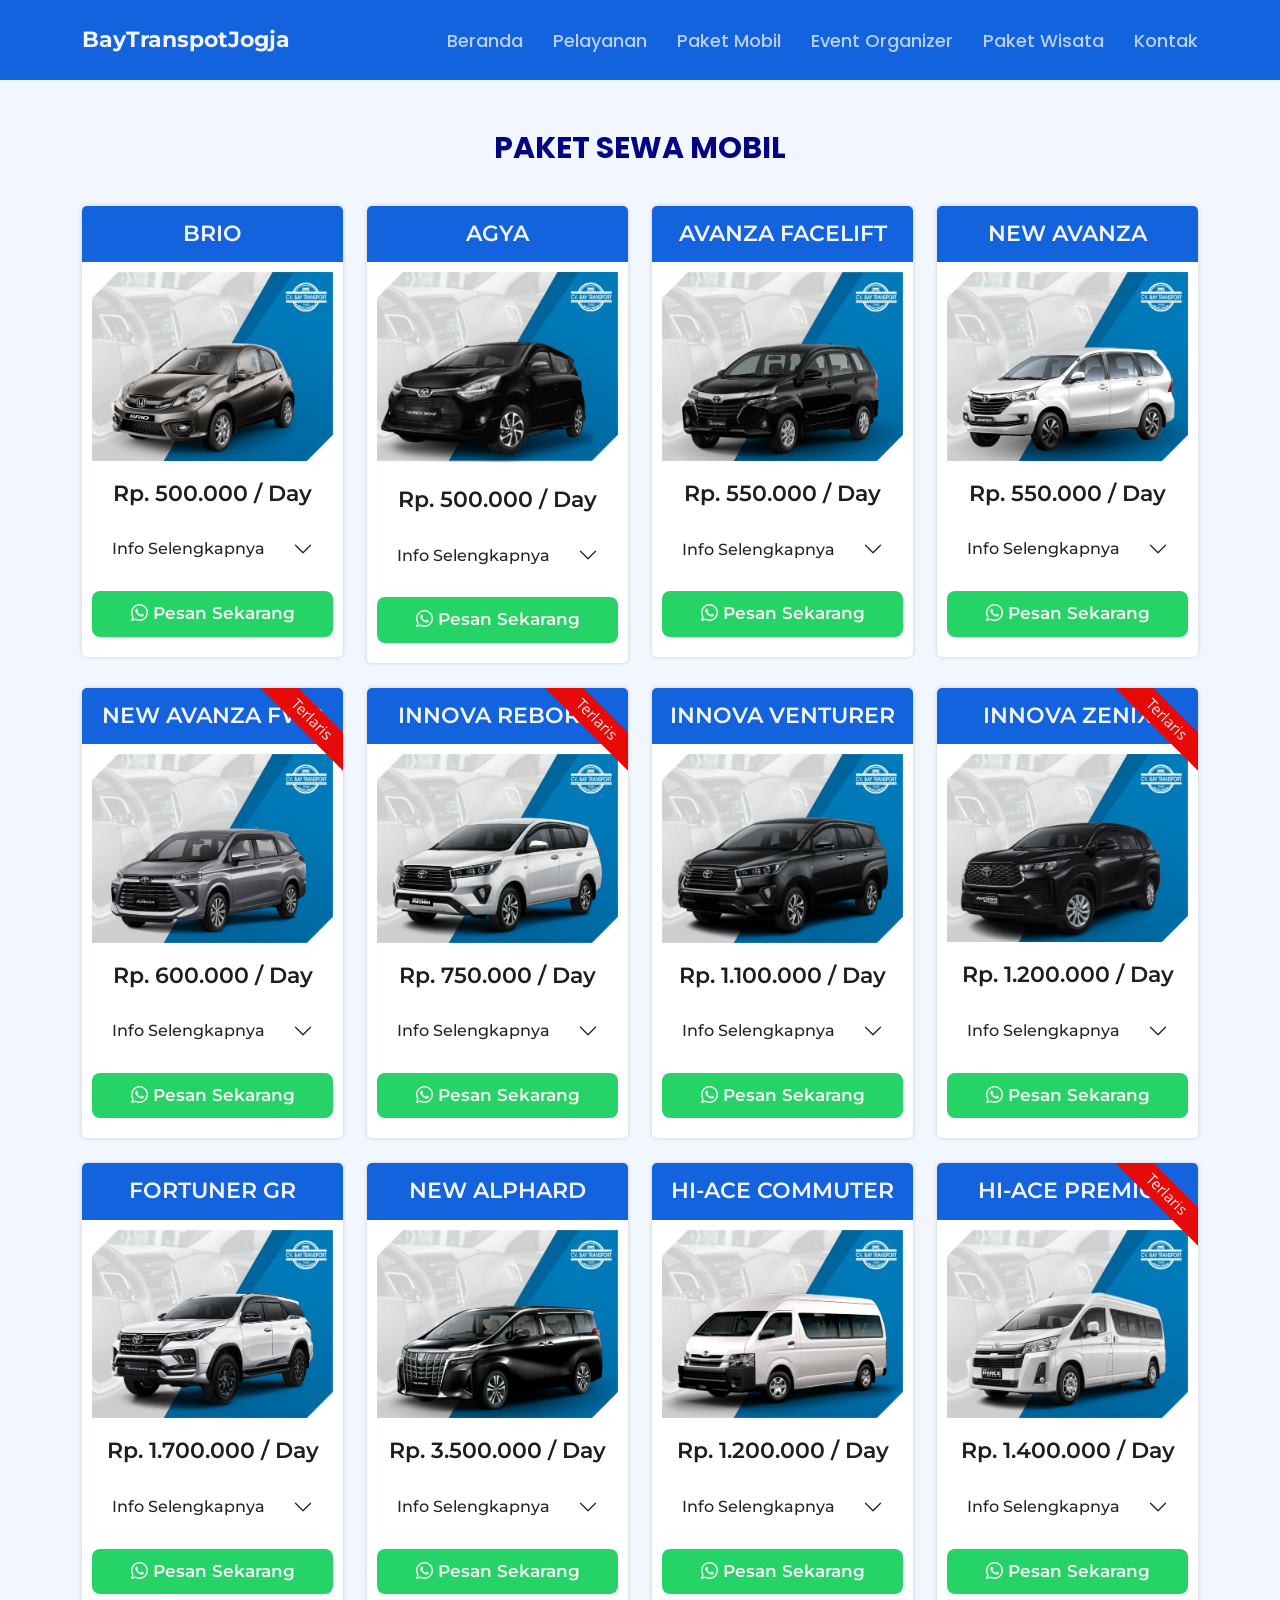
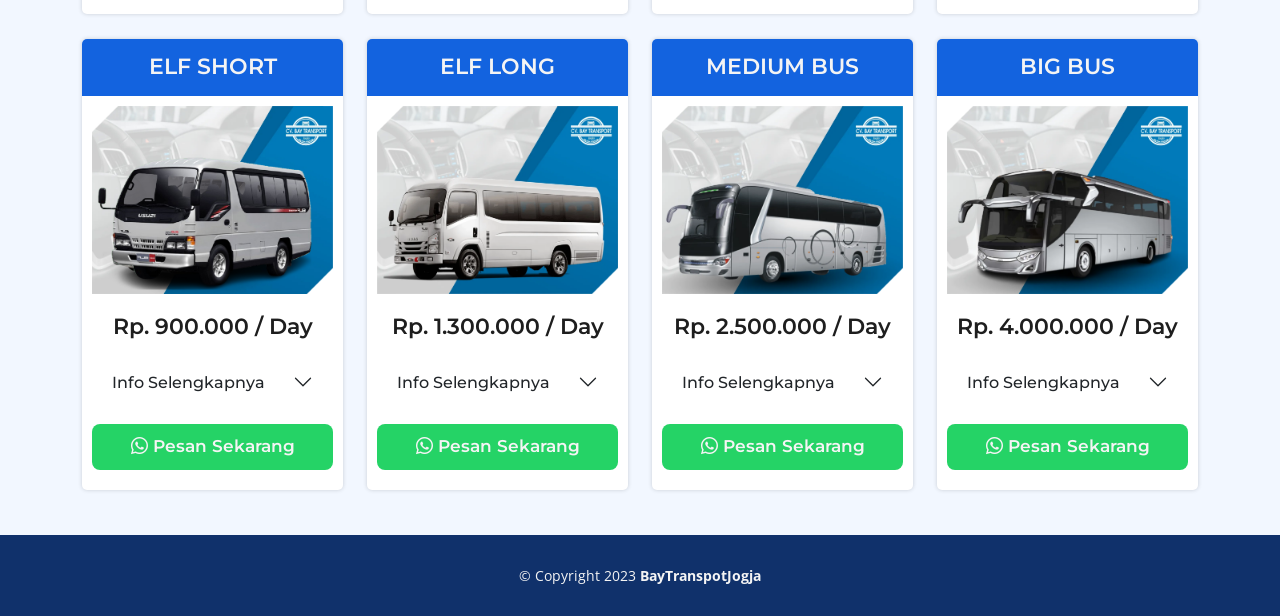
==== commit 2bc324e4: "Update 19" ====
--- a/paketmobil.html
+++ b/paketmobil.html
@@ -2,12 +2,15 @@
 <html lang="id">
 
 <head>
-  <meta charset="utf-8">
-  <meta content="width=device-width, initial-scale=1.0" name="viewport">
-
-  <title>Paket Mobil Detail</title>
-  <meta content="pricelist transportation" name="description">
-  <meta content="pricelist, landing page" name="keywords">
+  <meta charset="UTF-8">
+  <meta name="viewport" content="width=device-width, initial-scale=1.0">
+  <meta name='robots' content='noindex, nofollow'>
+
+  <title>Paket Mobil Murah | Bay Transpot Jogja</title>
+  <meta name="description" content="Sewa Paket Mobil Termurah dan Terlengkap di Jogja">
+  <meta name="keywords" content="Paket Mobil Murah">
+
+  <link rel="canonical" href="https://baytransportjogja.com/paketmobil.html">
 
   <!-- Favicons -->
   <link href="assets/img/logo.png" rel="icon">
@@ -103,7 +106,7 @@
                         <li>Tiket Masuk Wisata</li>
                       </ul>
                       <ul class="note">
-                        <p>NB: Harga dapat berubah sewaktu-waktu</p>
+                        <p>NB : Harga dapat berubah sewaktu-waktu</p>
                       </ul>
                     </div>
                   </div>
@@ -120,7 +123,7 @@
           <div class="col-lg-3 col-md-6 mt-4 mt-md-0">
             <div class="box " data-aos="zoom-in" data-aos-delay="200">
               <h3>AGYA</h3>
-              <img src="assets/img/barang/new-avanza.png" class="img-fluid" alt="">
+              <img src="assets/img/barang/agya.jpg" class="img-fluid" alt="">
               <h4>Rp. 500.000 / Day</h4>
 
               <!-- Accordion -->
@@ -149,7 +152,7 @@
                         <li>Tiket Masuk Wisata</li>
                       </ul>
                       <ul class="note">
-                        <p>NB: Harga dapat berubah sewaktu-waktu</p>
+                        <p>NB : Harga dapat berubah sewaktu-waktu</p>
                       </ul>
                     </div>
                   </div>
@@ -195,7 +198,7 @@
                         <li>Tiket Masuk Wisata</li>
                       </ul>
                       <ul class="note">
-                        <p>NB: Harga dapat berubah sewaktu-waktu</p>
+                        <p>NB : Harga dapat berubah sewaktu-waktu</p>
                       </ul>
                     </div>
                   </div>
@@ -243,7 +246,7 @@
                         <li>Tiket Masuk Wisata</li>
                       </ul>
                       <ul class="note">
-                        <p>NB: Harga dapat berubah sewaktu-waktu</p>
+                        <p>NB : Harga dapat berubah sewaktu-waktu</p>
                       </ul>
                     </div>
                   </div>
@@ -295,7 +298,7 @@
                         <li>Tiket Masuk Wisata</li>
                       </ul>
                       <ul class="note">
-                        <p>NB: Harga dapat berubah sewaktu-waktu</p>
+                        <p>NB : Harga dapat berubah sewaktu-waktu</p>
                       </ul>
                     </div>
                   </div>
@@ -342,7 +345,7 @@
                         <li>Tiket Masuk Wisata</li>
                       </ul>
                       <ul class="note">
-                        <p>NB: Harga dapat berubah sewaktu-waktu</p>
+                        <p>NB : Harga dapat berubah sewaktu-waktu</p>
                       </ul>
                     </div>
                   </div>
@@ -389,7 +392,7 @@
                         <li>Tiket Masuk Wisata</li>
                       </ul>
                       <ul class="note">
-                        <p>NB: Harga dapat berubah sewaktu-waktu</p>
+                        <p>NB : Harga dapat berubah sewaktu-waktu</p>
                       </ul>
                     </div>
                   </div>
@@ -439,7 +442,7 @@
                         <li>Tiket Masuk Wisata</li>
                       </ul>
                       <ul class="note">
-                        <p>NB: Harga dapat berubah sewaktu-waktu</p>
+                        <p>NB : Harga dapat berubah sewaktu-waktu</p>
                       </ul>
                     </div>
                   </div>
@@ -490,7 +493,7 @@
                         <li>Tiket Masuk Wisata</li>
                       </ul>
                       <ul class="note">
-                        <p>NB: Harga dapat berubah sewaktu-waktu</p>
+                        <p>NB : Harga dapat berubah sewaktu-waktu</p>
                       </ul>
                     </div>
                   </div>
@@ -537,7 +540,7 @@
                         <li>Tiket Masuk Wisata</li>
                       </ul>
                       <ul class="note">
-                        <p>NB: Harga dapat berubah sewaktu-waktu</p>
+                        <p>NB : Harga dapat berubah sewaktu-waktu</p>
                       </ul>
                     </div>
                   </div>
@@ -583,7 +586,7 @@
                         <li>Tiket Masuk Wisata</li>
                       </ul>
                       <ul class="note">
-                        <p>NB: Harga dapat berubah sewaktu-waktu</p>
+                        <p>NB : Harga dapat berubah sewaktu-waktu</p>
                       </ul>
                     </div>
                   </div>
@@ -632,7 +635,7 @@
                         <li>Tiket Masuk Wisata</li>
                       </ul>
                       <ul class="note">
-                        <p>NB: Harga dapat berubah sewaktu-waktu</p>
+                        <p>NB : Harga dapat berubah sewaktu-waktu</p>
                       </ul>
                     </div>
                   </div>
@@ -684,7 +687,7 @@
                         <li>Tiket Masuk Wisata</li>
                       </ul>
                       <ul class="note">
-                        <p>NB: Harga dapat berubah sewaktu-waktu</p>
+                        <p>NB : Harga dapat berubah sewaktu-waktu</p>
                       </ul>
                     </div>
                   </div>
@@ -732,7 +735,7 @@
                         <li>Tiket Masuk Wisata</li>
                       </ul>
                       <ul class="note">
-                        <p>NB: Harga dapat berubah sewaktu-waktu</p>
+                        <p>NB : Harga dapat berubah sewaktu-waktu</p>
                       </ul>
                     </div>
                   </div>
@@ -780,7 +783,7 @@
                         <li>Tiket Masuk Wisata</li>
                       </ul>
                       <ul class="note">
-                        <p>NB: Harga dapat berubah sewaktu-waktu</p>
+                        <p>NB : Harga dapat berubah sewaktu-waktu</p>
                       </ul>
                     </div>
                   </div>
@@ -828,7 +831,7 @@
                         <li>Tiket Masuk Wisata</li>
                       </ul>
                       <ul class="note">
-                        <p>NB: Harga dapat berubah sewaktu-waktu</p>
+                        <p>NB : Harga dapat berubah sewaktu-waktu</p>
                       </ul>
                     </div>
                   </div>
--- a/assets/css/style.css
+++ b/assets/css/style.css
@@ -857,12 +857,12 @@
   text-align: left;
 }
 
-.pricelist .accordion-body .table{
+.pricelist .accordion-body .table-event{
   padding: 5px 15px 5px 15px;
   text-align: left;
 }
 
-.pricelist .accordion-body td{
+.pricelist .accordion-body .table-event td{
   font-size: 13px;
 }
 
@@ -915,6 +915,12 @@
 @media (max-width: 575px) {
   .pricelist .btn-buy {
     padding: 10px;
+  }
+  .pricelist .accordion-body .note p{
+    font-size: 15px;
+  }
+  .pricelist .accordion-body .table-event td{
+    font-size: 17px;
   }
 }
 
